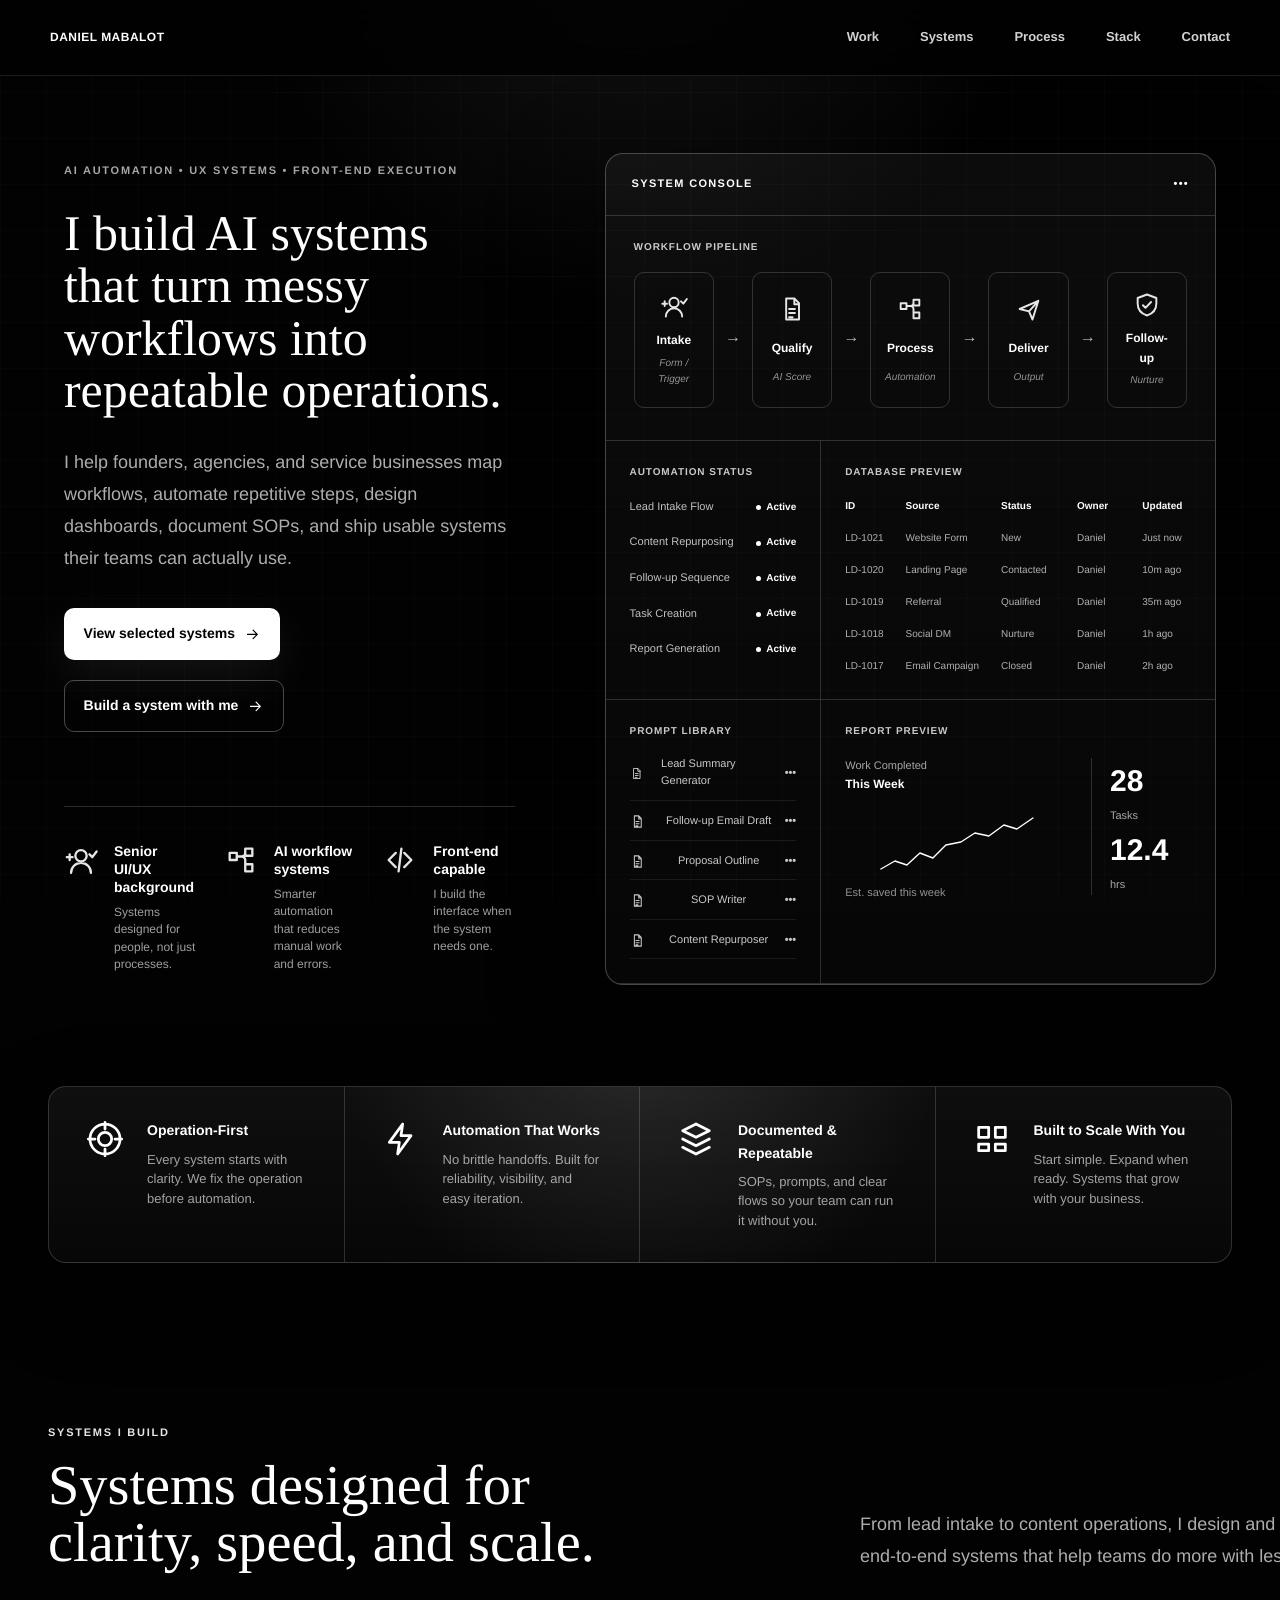
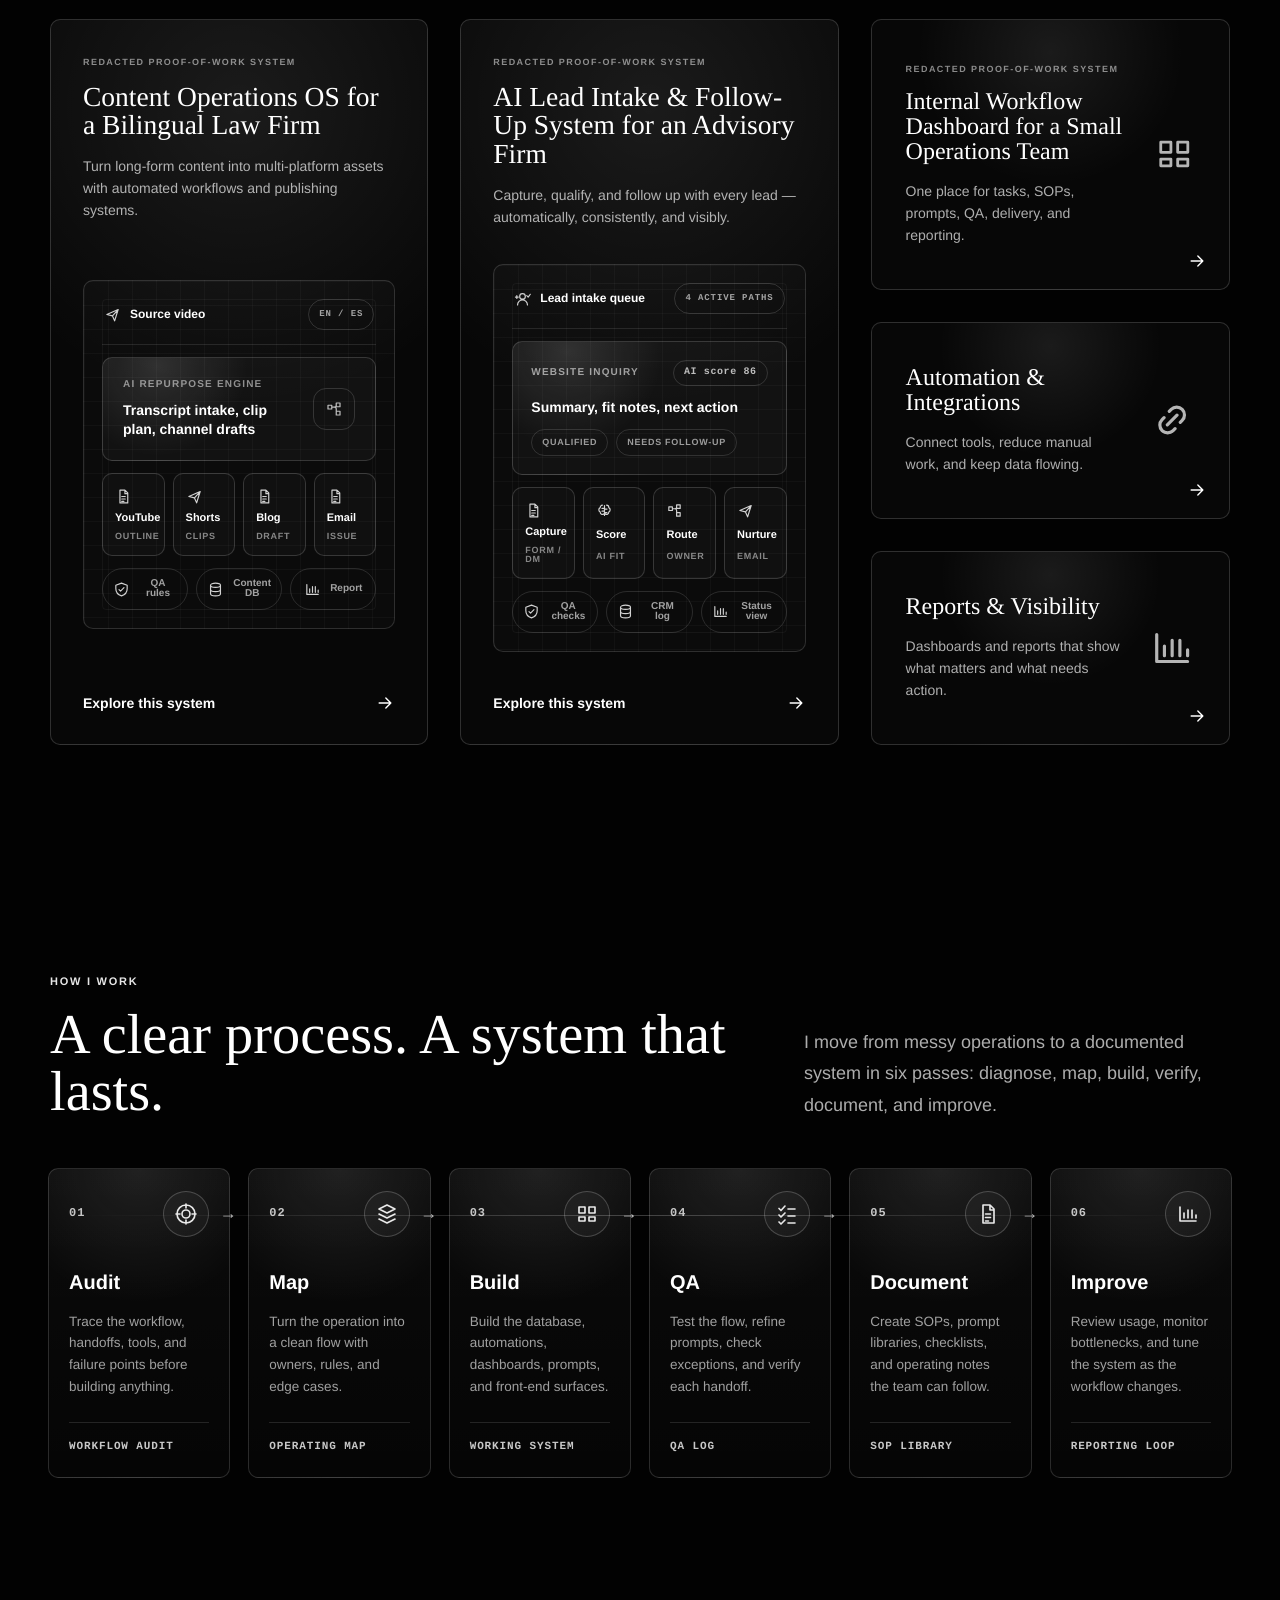
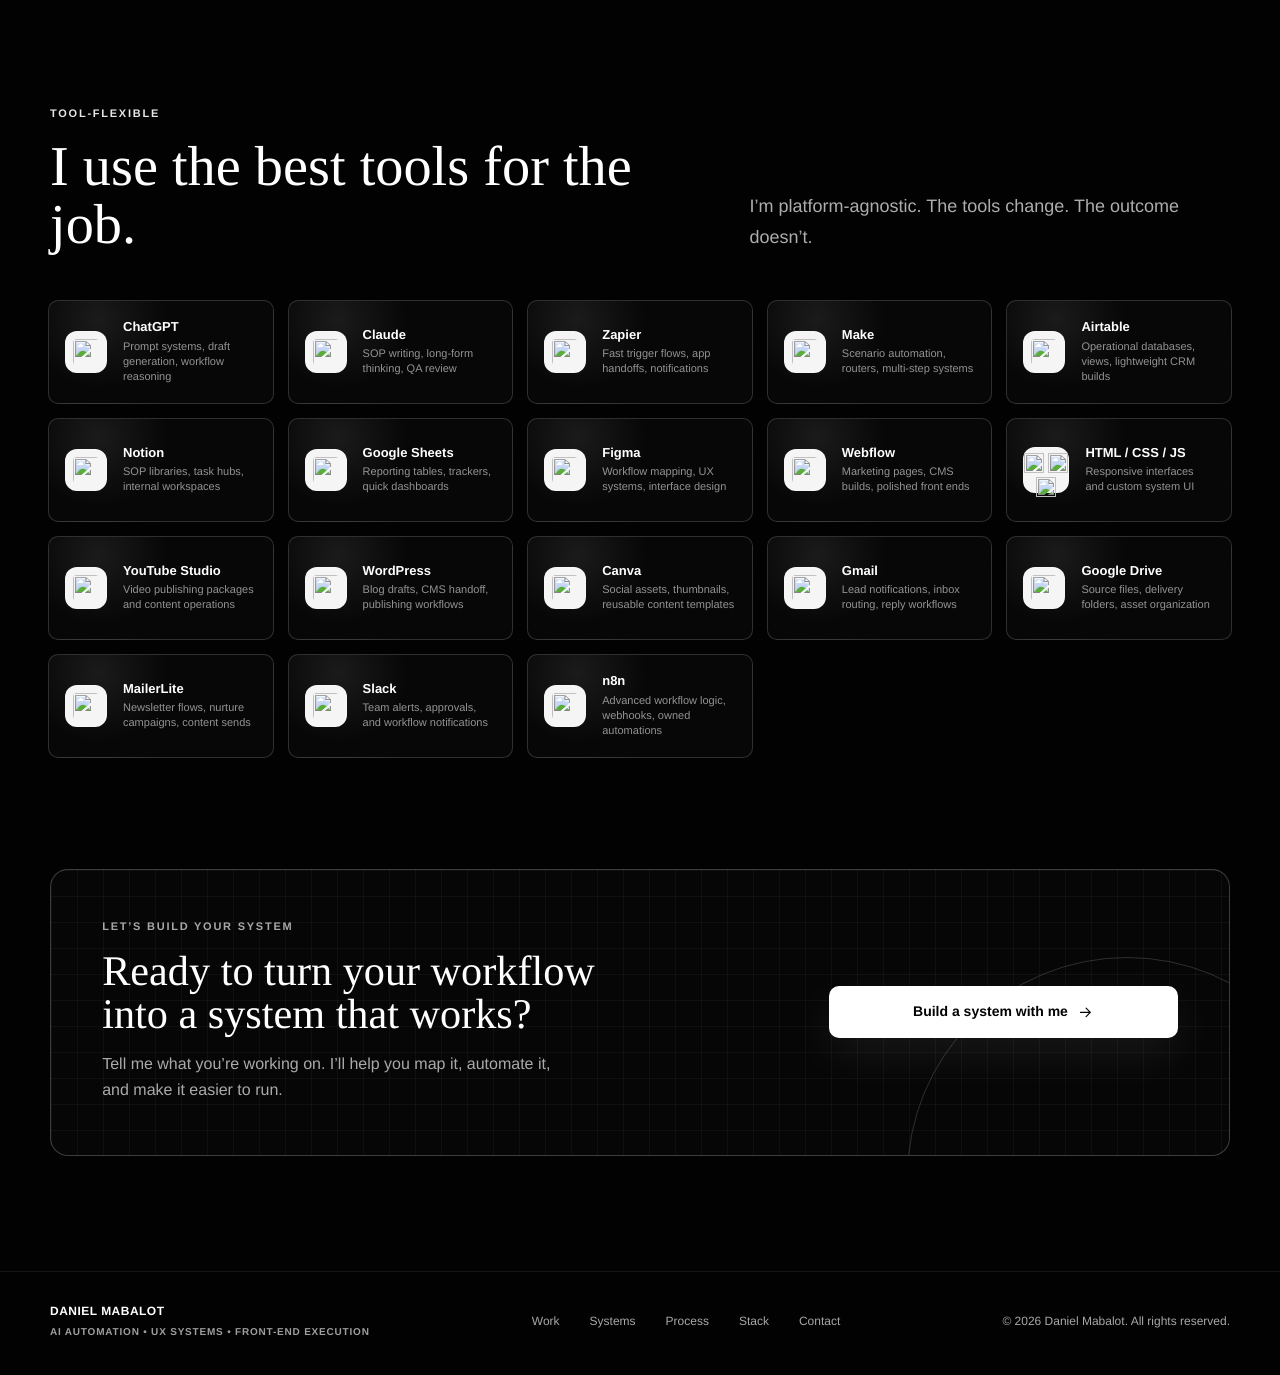
==== index.html @ fab7bbd4 "Publish portfolio site" ====
<!DOCTYPE html>
<html lang="en">
  <head>
    <meta charset="UTF-8" />
    <meta name="viewport" content="width=device-width, initial-scale=1.0" />
    <meta
      name="description"
      content="Daniel Mabalot builds AI automation systems, workflow dashboards, SOP libraries, and front-end interfaces for service businesses and teams."
    />
    <title>Daniel Mabalot — AI Automation, UX Systems & Front-End Execution</title>
    <meta name="theme-color" content="#020202" />
    <meta name="color-scheme" content="dark" />
    <link rel="canonical" href="https://dnyeldev.github.io/" />
    <meta property="og:site_name" content="Daniel Mabalot Portfolio" />
    <meta property="og:title" content="Daniel Mabalot - AI Automation Systems" />
    <meta
      property="og:description"
      content="AI automation, UX systems, workflow dashboards, SOP libraries, and front-end execution for service businesses and teams."
    />
    <meta property="og:type" content="website" />
    <meta property="og:url" content="https://dnyeldev.github.io/" />
    <meta name="twitter:card" content="summary" />
    <meta name="twitter:title" content="Daniel Mabalot - AI Automation Systems" />
    <meta
      name="twitter:description"
      content="AI automation, UX systems, workflow dashboards, SOP libraries, and front-end execution for service businesses and teams."
    />
    <link rel="preconnect" href="https://cdn.simpleicons.org" crossorigin />
    <link rel="preconnect" href="https://api.iconify.design" crossorigin />
    <link rel="preconnect" href="https://ssl.gstatic.com" crossorigin />
    <link rel="dns-prefetch" href="//www.gstatic.com" />
    <link rel="dns-prefetch" href="//www.google.com" />
    <link rel="stylesheet" href="styles.css?v=20260726" />
  </head>
  <body>
    <svg class="svg-sprite" aria-hidden="true">
      <symbol id="icon-intake" viewBox="0 0 24 24"><path d="M12 13a4 4 0 1 0 0-8 4 4 0 0 0 0 8ZM5 21a7 7 0 0 1 14 0M4 8v4M2 10h4M18 8l2 2 3-4"/></symbol>
      <symbol id="icon-file" viewBox="0 0 24 24"><path d="M7 3h7l4 4v14H7zM14 3v5h4M9.5 12h5M9.5 15.5h5M9.5 19h3"/></symbol>
      <symbol id="icon-process" viewBox="0 0 24 24"><path d="M4 7h5v5H4zM15 4h5v5h-5zM15 15h5v5h-5zM9 9.5h3.4c1.4 0 2.6-1.2 2.6-2.6M9 9.5h3.4c1.4 0 2.6 1.2 2.6 2.6v5.4"/></symbol>
      <symbol id="icon-deliver" viewBox="0 0 24 24"><path d="m4 12 16-7-5 16-3-7zM20 5l-8 9"/></symbol>
      <symbol id="icon-shield" viewBox="0 0 24 24"><path d="M12 3 20 6v5c0 5-3.2 8.5-8 10-4.8-1.5-8-5-8-10V6zM8.5 12.2l2.2 2.2 4.8-5"/></symbol>
      <symbol id="icon-target" viewBox="0 0 24 24"><path d="M12 21a9 9 0 1 0 0-18 9 9 0 0 0 0 18ZM12 16a4 4 0 1 0 0-8 4 4 0 0 0 0 8ZM12 2v4M12 18v4M2 12h4M18 12h4"/></symbol>
      <symbol id="icon-lightning" viewBox="0 0 24 24"><path d="M13 3 5 14h6l-1 7 8-11h-6z"/></symbol>
      <symbol id="icon-layers" viewBox="0 0 24 24"><path d="m12 3 8 4-8 4-8-4zM4 12l8 4 8-4M4 17l8 4 8-4"/></symbol>
      <symbol id="icon-grid" viewBox="0 0 24 24"><path d="M4 5h6v6H4zM14 5h6v6h-6zM4 15h6v4H4zM14 15h6v4h-6z"/></symbol>
      <symbol id="icon-code" viewBox="0 0 24 24"><path d="m9 7-5 5 5 5M15 7l5 5-5 5M13 4l-2 16"/></symbol>
      <symbol id="icon-database" viewBox="0 0 24 24"><path d="M5 6c0-1.7 3.1-3 7-3s7 1.3 7 3-3.1 3-7 3-7-1.3-7-3zM5 6v6c0 1.7 3.1 3 7 3s7-1.3 7-3V6M5 12v6c0 1.7 3.1 3 7 3s7-1.3 7-3v-6"/></symbol>
      <symbol id="icon-chart" viewBox="0 0 24 24"><path d="M4 19V5M4 19h16M8 16v-5M12 16V8M16 16v-8M20 16v-3"/></symbol>
      <symbol id="icon-checklist" viewBox="0 0 24 24"><path d="M4 6.5 6 8.5 10 4M13 7h7M4 13l2 2 4-4M13 14h7M4 20l2 2 4-4M13 21h7"/></symbol>
      <symbol id="icon-link" viewBox="0 0 24 24"><path d="M9.5 14.5 14.5 9.5M10.5 7.5l1-1a4 4 0 0 1 5.7 5.7l-1 1M13.5 16.5l-1 1a4 4 0 0 1-5.7-5.7l1-1"/></symbol>
      <symbol id="icon-arrow" viewBox="0 0 24 24"><path d="M5 12h14M13 6l6 6-6 6"/></symbol>
      <symbol id="icon-ai" viewBox="0 0 24 24"><path d="M9 4.5a3 3 0 0 0-3 3v.4a3.4 3.4 0 0 0 0 6.2v.4a3 3 0 0 0 4.8 2.4M15 4.5a3 3 0 0 1 3 3v.4a3.4 3.4 0 0 1 0 6.2v.4a3 3 0 0 1-4.8 2.4M12 5v14M8.5 9H12M12 15h3.5M8.5 13H12M12 10h3.5"/></symbol>
    </svg>

    <a class="skip-link" href="#main">Skip to content</a>

    <header class="site-header" data-header>
      <div class="container header-inner">
        <a class="brand" href="./" aria-label="Daniel Mabalot home">
          <span>DANIEL MABALOT</span>
        </a>

        <button
          class="nav-toggle"
          type="button"
          aria-expanded="false"
          aria-controls="site-nav"
          aria-label="Toggle navigation"
          data-nav-toggle
        >
          <span></span>
          <span></span>
        </button>

        <nav class="site-nav" id="site-nav" aria-label="Primary navigation" data-nav>
          <a href="#work">Work</a>
          <a href="#systems">Systems</a>
          <a href="#process">Process</a>
          <a href="#stack">Stack</a>
          <a href="#contact">Contact</a>
        </nav>
      </div>
    </header>

    <main id="main">
      <section class="hero" id="top" aria-labelledby="hero-title">
        <div class="container hero-layout">
          <div class="hero-copy reveal">
            <p class="eyebrow">AI AUTOMATION • UX SYSTEMS • FRONT-END EXECUTION</p>
            <h1 class="hero-title" id="hero-title">I build AI systems that turn messy workflows into repeatable operations.</h1>
            <p class="hero-lead">
              I help founders, agencies, and service businesses map workflows, automate repetitive steps, design
              dashboards, document SOPs, and ship usable systems their teams can actually use.
            </p>
            <div class="hero-actions">
              <a class="button button-primary" href="#work">View selected systems <svg><use href="#icon-arrow"></use></svg></a>
              <a class="button button-secondary" href="mailto:daniel.mabalot@icloud.com">Build a system with me <svg><use href="#icon-arrow"></use></svg></a>
            </div>

            <div class="cred-row" aria-label="Credibility">
              <article>
                <svg><use href="#icon-intake"></use></svg>
                <div><strong>Senior UI/UX background</strong><span>Systems designed for people, not just processes.</span></div>
              </article>
              <article>
                <svg><use href="#icon-process"></use></svg>
                <div><strong>AI workflow systems</strong><span>Smarter automation that reduces manual work and errors.</span></div>
              </article>
              <article>
                <svg><use href="#icon-code"></use></svg>
                <div><strong>Front-end capable</strong><span>I build the interface when the system needs one.</span></div>
              </article>
            </div>
          </div>

          <aside class="system-console reveal" aria-label="System console preview">
            <div class="console-topbar">
              <span>System Console</span>
              <span aria-hidden="true">•••</span>
            </div>
            <div class="console-section-title">Workflow Pipeline</div>
            <div class="console-pipeline">
              <div><svg><use href="#icon-intake"></use></svg><strong>Intake</strong><span>Form / Trigger</span></div>
              <div><svg><use href="#icon-file"></use></svg><strong>Qualify</strong><span>AI Score</span></div>
              <div><svg><use href="#icon-process"></use></svg><strong>Process</strong><span>Automation</span></div>
              <div><svg><use href="#icon-deliver"></use></svg><strong>Deliver</strong><span>Output</span></div>
              <div><svg><use href="#icon-shield"></use></svg><strong>Follow-up</strong><span>Nurture</span></div>
            </div>

            <div class="console-grid">
              <div class="console-panel status-panel">
                <div class="panel-label">Automation Status</div>
                <div class="status-line"><span>Lead Intake Flow</span><strong>Active</strong></div>
                <div class="status-line"><span>Content Repurposing</span><strong>Active</strong></div>
                <div class="status-line"><span>Follow-up Sequence</span><strong>Active</strong></div>
                <div class="status-line"><span>Task Creation</span><strong>Active</strong></div>
                <div class="status-line"><span>Report Generation</span><strong>Active</strong></div>
              </div>

              <div class="console-panel database-panel">
                <div class="panel-label">Database Preview</div>
                <div class="console-table">
                  <span>ID</span><span>Source</span><span>Status</span><span>Owner</span><span>Updated</span>
                  <span>LD-1021</span><span>Website Form</span><span>New</span><span>Daniel</span><span>Just now</span>
                  <span>LD-1020</span><span>Landing Page</span><span>Contacted</span><span>Daniel</span><span>10m ago</span>
                  <span>LD-1019</span><span>Referral</span><span>Qualified</span><span>Daniel</span><span>35m ago</span>
                  <span>LD-1018</span><span>Social DM</span><span>Nurture</span><span>Daniel</span><span>1h ago</span>
                  <span>LD-1017</span><span>Email Campaign</span><span>Closed</span><span>Daniel</span><span>2h ago</span>
                </div>
              </div>

              <div class="console-panel prompt-panel">
                <div class="panel-label">Prompt Library</div>
                <div class="prompt-list">
                  <span><svg><use href="#icon-file"></use></svg> Lead Summary Generator <b>•••</b></span>
                  <span><svg><use href="#icon-file"></use></svg> Follow-up Email Draft <b>•••</b></span>
                  <span><svg><use href="#icon-file"></use></svg> Proposal Outline <b>•••</b></span>
                  <span><svg><use href="#icon-file"></use></svg> SOP Writer <b>•••</b></span>
                  <span><svg><use href="#icon-file"></use></svg> Content Repurposer <b>•••</b></span>
                </div>
              </div>

              <div class="console-panel report-panel">
                <div class="panel-label">Report Preview</div>
                <div class="report-preview">
                  <div>
                    <span>Work Completed</span>
                    <strong>This Week</strong>
                    <svg class="line-chart" viewBox="0 0 160 70" aria-hidden="true">
                      <path d="M4 58 18 50 30 54 43 42 56 47 69 34 84 31 98 22 112 25 127 14 140 18 156 7"/>
                    </svg>
                  </div>
                  <div class="report-metrics">
                    <strong>28</strong><span>Tasks</span>
                    <strong>12.4</strong><span>hrs</span>
                  </div>
                </div>
                <p class="console-note">Est. saved this week</p>
              </div>
            </div>
          </aside>
        </div>
      </section>

      <section class="trust-strip" aria-label="Positioning">
        <div class="container trust-card">
          <article class="reveal"><svg><use href="#icon-target"></use></svg><div><strong>Operation-First</strong><span>Every system starts with clarity. We fix the operation before automation.</span></div></article>
          <article class="reveal"><svg><use href="#icon-lightning"></use></svg><div><strong>Automation That Works</strong><span>No brittle handoffs. Built for reliability, visibility, and easy iteration.</span></div></article>
          <article class="reveal"><svg><use href="#icon-layers"></use></svg><div><strong>Documented &amp; Repeatable</strong><span>SOPs, prompts, and clear flows so your team can run it without you.</span></div></article>
          <article class="reveal"><svg><use href="#icon-grid"></use></svg><div><strong>Built to Scale With You</strong><span>Start simple. Expand when ready. Systems that grow with your business.</span></div></article>
        </div>
      </section>

      <section class="section systems-section" id="systems" aria-labelledby="systems-title">
        <div class="container split-heading">
          <div>
            <p class="eyebrow reveal">Systems I Build</p>
            <h2 class="section-title reveal" id="systems-title">
              <span class="title-line">Systems designed for</span>
              <span class="title-line">clarity, speed, and scale.</span>
            </h2>
          </div>
          <p class="section-lead systems-lead reveal">
            <span class="lead-line">From lead intake to content operations, I design and build</span>
            <span class="lead-line">end-to-end systems that help teams do more with less chaos.</span>
          </p>
        </div>

        <div class="container systems-grid" id="work">
          <a class="system-card system-card-large reveal" href="case-law-firm-content-os.html" aria-label="Open case study: Content Operations OS for a Bilingual Law Firm">
            <div class="system-card-copy">
              <p class="system-label">Redacted Proof-of-Work System</p>
              <h3>Content Operations OS for a Bilingual Law Firm</h3>
              <p>Turn long-form content into multi-platform assets with automated workflows and publishing systems.</p>
            </div>
            <div class="content-os-map" aria-hidden="true">
              <div class="content-map-rail">
                <span><svg><use href="#icon-deliver"></use></svg>Source video</span>
                <b>EN / ES</b>
              </div>
              <div class="content-engine-card">
                <div>
                  <span>AI repurpose engine</span>
                  <strong>Transcript intake, clip plan, channel drafts</strong>
                </div>
                <svg><use href="#icon-process"></use></svg>
              </div>
              <div class="content-output-board">
                <span><svg><use href="#icon-file"></use></svg><b>YouTube</b><em>outline</em></span>
                <span><svg><use href="#icon-deliver"></use></svg><b>Shorts</b><em>clips</em></span>
                <span><svg><use href="#icon-file"></use></svg><b>Blog</b><em>draft</em></span>
                <span><svg><use href="#icon-file"></use></svg><b>Email</b><em>issue</em></span>
              </div>
              <div class="content-control-row">
                <span><svg><use href="#icon-shield"></use></svg>QA rules</span>
                <span><svg><use href="#icon-database"></use></svg>Content DB</span>
                <span><svg><use href="#icon-chart"></use></svg>Report</span>
              </div>
            </div>
            <div class="card-link">Explore this system <svg><use href="#icon-arrow"></use></svg></div>
          </a>

          <a class="system-card system-card-large reveal" href="case-ai-lead-intake.html" aria-label="Open case study: AI Lead Intake and Follow-Up System for an Advisory Firm">
            <div class="system-card-copy">
              <p class="system-label">Redacted Proof-of-Work System</p>
              <h3>AI Lead Intake &amp; Follow-Up System for an Advisory Firm</h3>
              <p>Capture, qualify, and follow up with every lead — automatically, consistently, and visibly.</p>
            </div>
            <div class="lead-ops-preview" aria-hidden="true">
              <div class="lead-preview-top">
                <span><svg><use href="#icon-intake"></use></svg>Lead intake queue</span>
                <b>4 active paths</b>
              </div>
              <div class="lead-record-card">
                <div>
                  <span>Website inquiry</span>
                  <b>AI score 86</b>
                </div>
                <strong>Summary, fit notes, next action</strong>
                <p><em>Qualified</em><em>Needs follow-up</em></p>
              </div>
              <div class="lead-pipeline-steps">
                <span><svg><use href="#icon-file"></use></svg><b>Capture</b><em>Form / DM</em></span>
                <span><svg><use href="#icon-ai"></use></svg><b>Score</b><em>AI fit</em></span>
                <span><svg><use href="#icon-process"></use></svg><b>Route</b><em>Owner</em></span>
                <span><svg><use href="#icon-deliver"></use></svg><b>Nurture</b><em>Email</em></span>
              </div>
              <div class="lead-control-row">
                <span><svg><use href="#icon-shield"></use></svg>QA checks</span>
                <span><svg><use href="#icon-database"></use></svg>CRM log</span>
                <span><svg><use href="#icon-chart"></use></svg>Status view</span>
              </div>
            </div>
            <div class="card-link">Explore this system <svg><use href="#icon-arrow"></use></svg></div>
          </a>

          <a class="system-card system-card-small reveal" href="case-ai-workflow-dashboard.html" aria-label="Open case study: Internal Workflow Dashboard for a Small Operations Team">
            <div class="system-card-copy">
              <p class="system-label">Redacted Proof-of-Work System</p>
              <h3>Internal Workflow Dashboard for a Small Operations Team</h3>
              <p>One place for tasks, SOPs, prompts, QA, delivery, and reporting.</p>
            </div>
            <svg class="corner-icon"><use href="#icon-grid"></use></svg>
            <div class="card-arrow"><svg><use href="#icon-arrow"></use></svg></div>
          </a>

          <a class="system-card system-card-small reveal" href="#contact" aria-label="Discuss an automation and integrations system">
            <div class="system-card-copy"><h3>Automation &amp; Integrations</h3><p>Connect tools, reduce manual work, and keep data flowing.</p></div>
            <svg class="corner-icon"><use href="#icon-link"></use></svg>
            <div class="card-arrow"><svg><use href="#icon-arrow"></use></svg></div>
          </a>

          <a class="system-card system-card-small reveal" href="#contact" aria-label="Discuss dashboards, reporting, and visibility">
            <div class="system-card-copy"><h3>Reports &amp; Visibility</h3><p>Dashboards and reports that show what matters and what needs action.</p></div>
            <svg class="corner-icon"><use href="#icon-chart"></use></svg>
            <div class="card-arrow"><svg><use href="#icon-arrow"></use></svg></div>
          </a>
        </div>
      </section>

      <section class="section process-section" id="process" aria-labelledby="process-title">
        <div class="container process-heading">
          <div>
            <p class="eyebrow reveal">How I Work</p>
            <h2 class="section-title reveal" id="process-title">A clear process. A system that lasts.</h2>
          </div>
          <p class="section-lead reveal">I move from messy operations to a documented system in six passes: diagnose, map, build, verify, document, and improve.</p>
        </div>

        <div class="container process-board">
          <div class="process-row">
            <article class="process-step reveal">
              <div class="process-step-top"><span class="process-number">01</span><span class="process-node"><svg><use href="#icon-target"></use></svg></span></div>
              <h3>Audit</h3>
              <p>Trace the workflow, handoffs, tools, and failure points before building anything.</p>
              <span class="process-artifact">Workflow audit</span>
            </article>
            <article class="process-step reveal">
              <div class="process-step-top"><span class="process-number">02</span><span class="process-node"><svg><use href="#icon-layers"></use></svg></span></div>
              <h3>Map</h3>
              <p>Turn the operation into a clean flow with owners, rules, and edge cases.</p>
              <span class="process-artifact">Operating map</span>
            </article>
            <article class="process-step reveal">
              <div class="process-step-top"><span class="process-number">03</span><span class="process-node"><svg><use href="#icon-grid"></use></svg></span></div>
              <h3>Build</h3>
              <p>Build the database, automations, dashboards, prompts, and front-end surfaces.</p>
              <span class="process-artifact">Working system</span>
            </article>
            <article class="process-step reveal">
              <div class="process-step-top"><span class="process-number">04</span><span class="process-node"><svg><use href="#icon-checklist"></use></svg></span></div>
              <h3>QA</h3>
              <p>Test the flow, refine prompts, check exceptions, and verify each handoff.</p>
              <span class="process-artifact">QA log</span>
            </article>
            <article class="process-step reveal">
              <div class="process-step-top"><span class="process-number">05</span><span class="process-node"><svg><use href="#icon-file"></use></svg></span></div>
              <h3>Document</h3>
              <p>Create SOPs, prompt libraries, checklists, and operating notes the team can follow.</p>
              <span class="process-artifact">SOP library</span>
            </article>
            <article class="process-step reveal">
              <div class="process-step-top"><span class="process-number">06</span><span class="process-node"><svg><use href="#icon-chart"></use></svg></span></div>
              <h3>Improve</h3>
              <p>Review usage, monitor bottlenecks, and tune the system as the workflow changes.</p>
              <span class="process-artifact">Reporting loop</span>
            </article>
          </div>
        </div>
      </section>

      <section class="section stack-section" id="stack" aria-labelledby="stack-title">
        <div class="container stack-heading">
          <div>
            <p class="eyebrow reveal">Tool-Flexible</p>
            <h2 class="section-title reveal" id="stack-title">I use the best tools for the job.</h2>
          </div>
          <p class="section-lead reveal">I’m platform-agnostic. The tools change. The outcome doesn’t.</p>
        </div>
        <div class="container tool-stack-grid" aria-label="Specific tools Daniel uses">
          <article class="tool-card reveal">
            <img class="tool-logo tool-logo-img" src="https://api.iconify.design/simple-icons:openai.svg" alt="" width="42" height="42" loading="lazy" decoding="async" />
            <div><strong>ChatGPT</strong><span>Prompt systems, draft generation, workflow reasoning</span></div>
          </article>
          <article class="tool-card reveal">
            <img class="tool-logo tool-logo-img" src="https://cdn.simpleicons.org/claude" alt="" width="42" height="42" loading="lazy" decoding="async" />
            <div><strong>Claude</strong><span>SOP writing, long-form thinking, QA review</span></div>
          </article>
          <article class="tool-card reveal">
            <img class="tool-logo tool-logo-img" src="https://cdn.simpleicons.org/zapier" alt="" width="42" height="42" loading="lazy" decoding="async" />
            <div><strong>Zapier</strong><span>Fast trigger flows, app handoffs, notifications</span></div>
          </article>
          <article class="tool-card reveal">
            <img class="tool-logo tool-logo-img" src="https://cdn.simpleicons.org/make" alt="" width="42" height="42" loading="lazy" decoding="async" />
            <div><strong>Make</strong><span>Scenario automation, routers, multi-step systems</span></div>
          </article>
          <article class="tool-card reveal">
            <img class="tool-logo tool-logo-img" src="https://cdn.simpleicons.org/airtable" alt="" width="42" height="42" loading="lazy" decoding="async" />
            <div><strong>Airtable</strong><span>Operational databases, views, lightweight CRM builds</span></div>
          </article>
          <article class="tool-card reveal">
            <img class="tool-logo tool-logo-img" src="https://cdn.simpleicons.org/notion" alt="" width="42" height="42" loading="lazy" decoding="async" />
            <div><strong>Notion</strong><span>SOP libraries, task hubs, internal workspaces</span></div>
          </article>
          <article class="tool-card reveal">
            <img class="tool-logo tool-logo-img" src="https://ssl.gstatic.com/docs/doclist/images/mediatype/icon_1_spreadsheet_x128.png" alt="" width="42" height="42" loading="lazy" decoding="async" />
            <div><strong>Google Sheets</strong><span>Reporting tables, trackers, quick dashboards</span></div>
          </article>
          <article class="tool-card reveal">
            <img class="tool-logo tool-logo-img" src="https://cdn.simpleicons.org/figma" alt="" width="42" height="42" loading="lazy" decoding="async" />
            <div><strong>Figma</strong><span>Workflow mapping, UX systems, interface design</span></div>
          </article>
          <article class="tool-card reveal">
            <img class="tool-logo tool-logo-img" src="https://cdn.simpleicons.org/webflow" alt="" width="42" height="42" loading="lazy" decoding="async" />
            <div><strong>Webflow</strong><span>Marketing pages, CMS builds, polished front ends</span></div>
          </article>
          <article class="tool-card reveal">
            <div class="tool-logo-set" aria-hidden="true">
              <img class="tool-logo-img tool-logo-mini" src="https://api.iconify.design/logos:html-5.svg" alt="" width="20" height="20" loading="lazy" decoding="async" />
              <img class="tool-logo-img tool-logo-mini" src="https://api.iconify.design/logos:css-3.svg" alt="" width="20" height="20" loading="lazy" decoding="async" />
              <img class="tool-logo-img tool-logo-mini" src="https://api.iconify.design/logos:javascript.svg" alt="" width="20" height="20" loading="lazy" decoding="async" />
            </div>
            <div><strong>HTML / CSS / JS</strong><span>Responsive interfaces and custom system UI</span></div>
          </article>
          <article class="tool-card reveal">
            <img class="tool-logo tool-logo-img" src="https://cdn.simpleicons.org/youtube" alt="" width="42" height="42" loading="lazy" decoding="async" />
            <div><strong>YouTube Studio</strong><span>Video publishing packages and content operations</span></div>
          </article>
          <article class="tool-card reveal">
            <img class="tool-logo tool-logo-img" src="https://cdn.simpleicons.org/wordpress" alt="" width="42" height="42" loading="lazy" decoding="async" />
            <div><strong>WordPress</strong><span>Blog drafts, CMS handoff, publishing workflows</span></div>
          </article>
          <article class="tool-card reveal">
            <img class="tool-logo tool-logo-img" src="https://api.iconify.design/simple-icons:canva.svg" alt="" width="42" height="42" loading="lazy" decoding="async" />
            <div><strong>Canva</strong><span>Social assets, thumbnails, reusable content templates</span></div>
          </article>
          <article class="tool-card reveal">
            <img class="tool-logo tool-logo-img" src="https://www.gstatic.com/images/branding/product/2x/gmail_2020q4_48dp.png" alt="" width="42" height="42" loading="lazy" decoding="async" />
            <div><strong>Gmail</strong><span>Lead notifications, inbox routing, reply workflows</span></div>
          </article>
          <article class="tool-card reveal">
            <img class="tool-logo tool-logo-img" src="https://ssl.gstatic.com/images/branding/product/2x/drive_2020q4_48dp.png" alt="" width="42" height="42" loading="lazy" decoding="async" />
            <div><strong>Google Drive</strong><span>Source files, delivery folders, asset organization</span></div>
          </article>
          <article class="tool-card reveal">
            <img class="tool-logo tool-logo-img" src="https://www.google.com/s2/favicons?domain=mailerlite.com&amp;sz=128" alt="" width="42" height="42" loading="lazy" decoding="async" />
            <div><strong>MailerLite</strong><span>Newsletter flows, nurture campaigns, content sends</span></div>
          </article>
          <article class="tool-card reveal">
            <img class="tool-logo tool-logo-img" src="https://api.iconify.design/simple-icons:slack.svg" alt="" width="42" height="42" loading="lazy" decoding="async" />
            <div><strong>Slack</strong><span>Team alerts, approvals, and workflow notifications</span></div>
          </article>
          <article class="tool-card reveal">
            <img class="tool-logo tool-logo-img" src="https://cdn.simpleicons.org/n8n" alt="" width="42" height="42" loading="lazy" decoding="async" />
            <div><strong>n8n</strong><span>Advanced workflow logic, webhooks, owned automations</span></div>
          </article>
        </div>
      </section>

      <section class="section final-cta" id="contact" aria-labelledby="contact-title">
        <div class="container cta-panel reveal">
          <div class="cta-copy">
            <p class="eyebrow">Let’s Build Your System</p>
            <h2 class="section-title" id="contact-title">Ready to turn your workflow into a system that works?</h2>
            <p>Tell me what you’re working on. I’ll help you map it, automate it, and make it easier to run.</p>
          </div>
          <a class="button button-primary" href="mailto:daniel.mabalot@icloud.com">Build a system with me <svg><use href="#icon-arrow"></use></svg></a>
        </div>
      </section>
    </main>

    <footer class="site-footer">
      <div class="container footer-inner">
        <a class="brand footer-brand" href="./" aria-label="Daniel Mabalot home">
          <span><strong>DANIEL MABALOT</strong><em>AI AUTOMATION • UX SYSTEMS • FRONT-END EXECUTION</em></span>
        </a>
        <nav aria-label="Footer navigation">
          <a href="#work">Work</a>
          <a href="#systems">Systems</a>
          <a href="#process">Process</a>
          <a href="#stack">Stack</a>
          <a href="#contact">Contact</a>
        </nav>
        <p>© 2026 Daniel Mabalot. All rights reserved.</p>
      </div>
    </footer>

    <script src="script.js?v=20260728"></script>
  </body>
</html>
---- styles.css ----
:root {
  --black: #020202;
  --black-2: #080808;
  --black-3: #101010;
  --white: #ffffff;
  --off-white: #f4f2ee;
  --gray-100: #eeeeee;
  --gray-300: #c7c7c7;
  --gray-500: #858585;
  --gray-700: #444444;
  --border-dark: rgba(255, 255, 255, 0.16);
  --border-strong: rgba(255, 255, 255, 0.28);
  --border-light: rgba(0, 0, 0, 0.12);
  --container: 1180px;
  --container-wide: 1240px;
  --header-height: 76px;
  --radius-sm: 10px;
  --radius-md: 18px;
  --radius-lg: 24px;
  --heading-font: ui-serif, Georgia, Cambria, "Times New Roman", serif;
  --body-font: -apple-system, BlinkMacSystemFont, "SF Pro Text", "Inter", "Helvetica Neue", Arial, sans-serif;
  --mono-font: "SFMono-Regular", Consolas, "Liberation Mono", Menlo, monospace;
  --ease: cubic-bezier(0.22, 1, 0.36, 1);
  color-scheme: dark;
}

*,
*::before,
*::after {
  box-sizing: border-box;
}

html {
  scroll-behavior: smooth;
  scroll-padding-top: calc(var(--header-height) + 22px);
}

body {
  position: relative;
  min-width: 320px;
  margin: 0;
  overflow-x: hidden;
  background: var(--black);
  color: rgba(255, 255, 255, 0.9);
  font-family: var(--body-font);
  font-size: 16px;
  line-height: 1.6;
  letter-spacing: 0;
  -webkit-font-smoothing: antialiased;
  text-rendering: geometricPrecision;
}

body::before {
  position: fixed;
  inset: 0;
  z-index: -2;
  content: "";
  background:
    linear-gradient(rgba(255, 255, 255, 0.018) 1px, transparent 1px),
    linear-gradient(90deg, rgba(255, 255, 255, 0.018) 1px, transparent 1px),
    radial-gradient(circle at 50% -12%, rgba(255, 255, 255, 0.08), transparent 38%);
  background-size: 46px 46px, 46px 46px, 100% 820px;
  background-repeat: repeat, repeat, no-repeat;
}

body.nav-open {
  overflow: hidden;
}

a {
  color: inherit;
  text-decoration: none;
}

button,
a {
  -webkit-tap-highlight-color: transparent;
}

button {
  font: inherit;
}

p,
h1,
h2,
h3,
h4,
ul,
ol {
  margin: 0;
}

ul,
ol {
  padding: 0;
}

li {
  list-style: none;
}

:focus-visible {
  outline: 2px solid currentColor;
  outline-offset: 4px;
}

.svg-sprite {
  position: absolute;
  width: 0;
  height: 0;
  overflow: hidden;
}

svg {
  width: 1.25rem;
  height: 1.25rem;
  fill: none;
  stroke: currentColor;
  stroke-width: 1.65;
  stroke-linecap: round;
  stroke-linejoin: round;
}

.skip-link {
  position: fixed;
  left: 1rem;
  top: 1rem;
  z-index: 1000;
  transform: translateY(-150%);
  border: 1px solid var(--white);
  border-radius: var(--radius-sm);
  background: var(--white);
  color: var(--black);
  padding: 0.7rem 1rem;
  font-size: 0.84rem;
  font-weight: 800;
  transition: transform 180ms var(--ease);
}

.skip-link:focus {
  transform: translateY(0);
}

.container {
  width: min(100% - 44px, var(--container));
  margin-inline: auto;
}

.container-wide {
  width: min(100% - 44px, var(--container-wide));
  margin-inline: auto;
}

.eyebrow {
  color: currentColor;
  font-family: var(--body-font);
  font-size: 11px;
  font-weight: 820;
  letter-spacing: 0.16em;
  line-height: 1.2;
  text-transform: uppercase;
  opacity: 0.72;
}

.hero-title,
.section-title,
.case-title,
.case-section-title,
.story-copy h2,
.visual-card h3,
.system-card h3,
.artifact-card h3,
.artifact-card h4,
.outcome-card h3,
.cta-copy h2,
.case-cta h2 {
  font-family: var(--heading-font);
  font-weight: 500;
  letter-spacing: 0;
}

.hero-title {
  max-width: 660px;
  color: var(--white);
  font-size: clamp(42px, 3.9vw, 56px);
  line-height: 1.05;
}

.section-title {
  max-width: 700px;
  color: var(--white);
  font-size: clamp(34px, 4.4vw, 58px);
  line-height: 1.02;
}

.title-line {
  display: block;
}

.lead-line {
  display: block;
}

#systems-title {
  max-width: 860px;
}

.section-lead,
.hero-lead,
.case-subtitle {
  max-width: 680px;
  color: rgba(255, 255, 255, 0.68);
  font-size: clamp(16px, 1.55vw, 18px);
  line-height: 1.76;
}

.button {
  display: inline-flex;
  align-items: center;
  justify-content: center;
  gap: 0.55rem;
  min-height: 52px;
  border: 1px solid transparent;
  border-radius: var(--radius-sm);
  padding: 0.92rem 1.16rem;
  font-size: 14px;
  font-weight: 800;
  line-height: 1.12;
  text-align: center;
  transition: transform 180ms var(--ease), background 180ms var(--ease), border-color 180ms var(--ease);
}

.button:hover {
  transform: translateY(-2px);
}

.button svg {
  width: 1.05rem;
  height: 1.05rem;
}

.button-primary {
  background: var(--white);
  color: var(--black);
  box-shadow: 0 16px 48px rgba(255, 255, 255, 0.08);
}

.button-primary:hover {
  background: var(--gray-100);
}

.button-secondary {
  border-color: var(--border-strong);
  color: var(--white);
}

.button-secondary:hover {
  border-color: rgba(255, 255, 255, 0.42);
  background: rgba(255, 255, 255, 0.06);
}

.site-header {
  position: sticky;
  top: 0;
  z-index: 100;
  height: var(--header-height);
  border-bottom: 1px solid rgba(255, 255, 255, 0.1);
  background: rgba(2, 2, 2, 0.86);
  backdrop-filter: blur(18px);
}

.header-inner {
  display: flex;
  align-items: center;
  justify-content: space-between;
  height: 100%;
  gap: 2rem;
}

.brand {
  display: inline-flex;
  align-items: center;
  min-width: max-content;
  color: var(--white);
  font-size: 12px;
  font-weight: 850;
  letter-spacing: 0.04em;
  text-transform: uppercase;
}

.site-nav {
  display: flex;
  align-items: center;
  gap: clamp(1.4rem, 3.2vw, 3.4rem);
}

.site-nav a {
  position: relative;
  color: rgba(255, 255, 255, 0.82);
  font-size: 13px;
  font-weight: 750;
  transition: color 160ms var(--ease);
}

.site-nav a:hover,
.site-nav a.is-active,
.site-nav a[aria-current="true"] {
  color: var(--white);
}

.site-nav a::after {
  position: absolute;
  left: 0;
  right: 0;
  bottom: -10px;
  height: 1px;
  transform: scaleX(0);
  transform-origin: center;
  background: rgba(255, 255, 255, 0.76);
  content: "";
  transition: transform 180ms var(--ease);
}

.site-nav a:hover::after,
.site-nav a.is-active::after,
.site-nav a[aria-current="true"]::after {
  transform: scaleX(1);
}

.nav-toggle {
  display: none;
  width: 44px;
  height: 44px;
  border: 1px solid var(--border-dark);
  border-radius: var(--radius-sm);
  background: transparent;
  color: var(--white);
}

.nav-toggle span {
  display: block;
  width: 18px;
  height: 1px;
  margin: 5px auto;
  background: currentColor;
  transition: transform 180ms var(--ease), opacity 180ms var(--ease);
}

.nav-toggle[aria-expanded="true"] span:first-child {
  transform: translateY(3px) rotate(45deg);
}

.nav-toggle[aria-expanded="true"] span:last-child {
  transform: translateY(-3px) rotate(-45deg);
}

.hero {
  padding: clamp(54px, 6vw, 88px) 0 clamp(58px, 6vw, 82px);
}

.hero-layout {
  display: grid;
  grid-template-columns: minmax(0, 0.9fr) minmax(560px, 1.22fr);
  align-items: center;
  gap: clamp(56px, 7vw, 118px);
  width: min(100% - 128px, 1500px);
}

.hero-copy {
  display: grid;
  gap: 30px;
}

.hero-actions {
  display: flex;
  flex-wrap: wrap;
  gap: 20px;
  padding-top: 4px;
}

.cred-row {
  display: grid;
  grid-template-columns: repeat(3, minmax(0, 1fr));
  gap: 28px;
  margin-top: 44px;
  padding-top: 36px;
  border-top: 1px solid var(--border-dark);
}

.cred-row article {
  display: grid;
  grid-template-columns: auto minmax(0, 1fr);
  gap: 16px;
  min-width: 0;
}

.cred-row svg {
  width: 34px;
  height: 34px;
}

.cred-row strong {
  display: block;
  color: var(--white);
  font-size: 14px;
  line-height: 1.28;
}

.cred-row span {
  display: block;
  margin-top: 7px;
  color: rgba(255, 255, 255, 0.62);
  font-size: 12px;
  line-height: 1.45;
}

.system-console,
.case-console {
  min-width: 0;
  border: 1px solid rgba(255, 255, 255, 0.24);
  border-radius: var(--radius-md);
  background: linear-gradient(180deg, rgba(255, 255, 255, 0.045), rgba(255, 255, 255, 0.018));
  box-shadow: 0 32px 100px rgba(0, 0, 0, 0.52);
  overflow: hidden;
}

.console-topbar {
  display: flex;
  align-items: center;
  justify-content: space-between;
  padding: 22px 26px;
  border-bottom: 1px solid var(--border-dark);
  color: var(--white);
  font-size: 11px;
  font-weight: 850;
  letter-spacing: 0.12em;
  text-transform: uppercase;
}

.console-section-title,
.panel-label {
  color: rgba(255, 255, 255, 0.78);
  font-size: 10px;
  font-weight: 850;
  letter-spacing: 0.09em;
  text-transform: uppercase;
}

.console-section-title {
  padding: 24px 28px 16px;
}

.console-pipeline {
  display: grid;
  grid-template-columns: repeat(5, minmax(0, 1fr));
  gap: 38px;
  padding: 0 28px 32px;
}

.console-pipeline > div {
  position: relative;
  display: grid;
  place-items: center;
  min-height: 112px;
  border: 1px solid var(--border-dark);
  border-radius: var(--radius-sm);
  padding: 18px 12px;
  text-align: center;
}

.console-pipeline > div:not(:last-child)::after {
  position: absolute;
  right: -28px;
  top: 50%;
  content: "→";
  color: rgba(255, 255, 255, 0.72);
  transform: translateY(-50%);
}

.console-pipeline svg {
  width: 28px;
  height: 28px;
  margin-bottom: 10px;
}

.console-pipeline strong,
.console-pipeline span {
  display: block;
}

.console-pipeline strong {
  color: var(--white);
  font-size: 12px;
}

.console-pipeline span {
  margin-top: 5px;
  color: rgba(255, 255, 255, 0.56);
  font-size: 10px;
  font-style: italic;
}

.console-grid {
  display: grid;
  grid-template-columns: 0.92fr 1.68fr;
  border-top: 1px solid var(--border-dark);
}

.console-panel {
  min-width: 0;
  min-height: 188px;
  border-right: 1px solid var(--border-dark);
  border-bottom: 1px solid var(--border-dark);
  padding: 24px;
}

.console-panel:nth-child(2n) {
  border-right: 0;
}

.status-line {
  display: flex;
  align-items: center;
  justify-content: space-between;
  gap: 12px;
  margin-top: 18px;
  color: rgba(255, 255, 255, 0.75);
  font-size: 11px;
}

.status-line strong {
  display: inline-flex;
  align-items: center;
  gap: 5px;
  color: var(--white);
  font-size: 10px;
  font-weight: 760;
}

.status-line strong::before {
  width: 5px;
  height: 5px;
  border-radius: 50%;
  background: var(--white);
  content: "";
}

.console-table {
  display: grid;
  grid-template-columns: 0.7fr 1.3fr 1fr 0.8fr 0.9fr;
  gap: 16px 22px;
  margin-top: 18px;
  color: rgba(255, 255, 255, 0.68);
  font-size: 10px;
  white-space: nowrap;
}

.console-table span:nth-child(-n + 5) {
  color: var(--white);
  font-weight: 800;
}

.prompt-list {
  display: grid;
  gap: 12px;
  margin-top: 16px;
}

.prompt-list span {
  display: flex;
  align-items: center;
  justify-content: space-between;
  gap: 10px;
  border-bottom: 1px solid rgba(255, 255, 255, 0.08);
  padding-bottom: 9px;
  color: rgba(255, 255, 255, 0.78);
  font-size: 11px;
}

.prompt-list svg {
  width: 15px;
  height: 15px;
  margin-right: 8px;
}

.report-preview {
  display: grid;
  grid-template-columns: minmax(0, 1fr) 100px;
  gap: 22px;
  margin-top: 18px;
}

.report-preview span,
.report-preview strong {
  display: block;
}

.report-preview span {
  color: rgba(255, 255, 255, 0.64);
  font-size: 11px;
}

.report-preview strong {
  color: var(--white);
  font-size: 12px;
}

.line-chart {
  width: 100%;
  height: 70px;
  margin-top: 16px;
}

.line-chart path {
  fill: none;
  stroke: var(--white);
  stroke-width: 1.4;
}

.report-metrics {
  display: grid;
  align-content: center;
  gap: 2px;
  padding-left: 18px;
  border-left: 1px solid var(--border-dark);
}

.report-metrics strong {
  font-size: 30px;
}

.console-note {
  margin-top: -10px;
  color: rgba(255, 255, 255, 0.56);
  font-size: 11px;
}

.trust-strip {
  padding: 24px 0 48px;
}

.trust-card {
  display: grid;
  grid-template-columns: repeat(4, minmax(0, 1fr));
  gap: 0;
  width: min(100% - 96px, 1500px);
  margin-inline: auto;
  border: 1px solid var(--border-dark);
  border-radius: var(--radius-md);
  background:
    radial-gradient(circle at 50% -40%, rgba(255, 255, 255, 0.12), transparent 48%),
    linear-gradient(180deg, rgba(255, 255, 255, 0.055), rgba(255, 255, 255, 0.022));
  color: var(--white);
  padding: 0;
  box-shadow: 0 30px 90px rgba(0, 0, 0, 0.28);
}

.trust-card article {
  display: grid;
  grid-template-columns: auto minmax(0, 1fr);
  gap: 22px;
  padding: 32px 36px;
  border-right: 1px solid var(--border-dark);
}

.trust-card article:last-child {
  border-right: 0;
}

.trust-card svg {
  width: 40px;
  height: 40px;
}

.trust-card strong {
  display: block;
  font-size: 14px;
  font-weight: 850;
}

.trust-card span {
  display: block;
  margin-top: 8px;
  color: rgba(255, 255, 255, 0.62);
  font-size: 13px;
  line-height: 1.5;
}

.section {
  padding: clamp(74px, 9vw, 126px) 0;
}

.stack-section {
  padding-bottom: clamp(54px, 6vw, 86px);
}

.split-heading,
.stack-heading {
  display: grid;
  grid-template-columns: minmax(0, 1fr) minmax(280px, 0.72fr);
  align-items: end;
  gap: 32px;
  margin-bottom: 46px;
}

.split-heading .eyebrow,
.stack-heading .eyebrow {
  margin-bottom: 18px;
}

.systems-section .split-heading {
  grid-template-columns: minmax(780px, 1fr) minmax(500px, 0.55fr);
  width: min(100% - 96px, 1360px);
}

.systems-lead {
  max-width: 560px;
}

.systems-grid {
  display: grid;
  grid-template-columns: minmax(0, 1fr) minmax(0, 1fr) minmax(320px, 0.95fr);
  grid-template-rows: repeat(3, minmax(152px, auto));
  gap: 32px;
  align-items: stretch;
}

.system-card {
  position: relative;
  display: flex;
  min-width: 0;
  min-height: 152px;
  overflow: hidden;
  border: 1px solid var(--border-dark);
  border-radius: var(--radius-sm);
  background:
    radial-gradient(circle at 50% 12%, rgba(255, 255, 255, 0.08), transparent 45%),
    rgba(255, 255, 255, 0.025);
  color: var(--white);
  transition: transform 180ms var(--ease), border-color 180ms var(--ease), background 180ms var(--ease);
}

.system-card:hover {
  transform: translateY(-4px);
  border-color: rgba(255, 255, 255, 0.36);
  background-color: rgba(255, 255, 255, 0.05);
}

.system-card:focus-visible,
.back-link:focus-visible,
.button:focus-visible {
  outline: 2px solid var(--white);
  outline-offset: 5px;
}

.system-card-large {
  grid-row: 1 / 4;
  min-height: 460px;
  flex-direction: column;
  justify-content: space-between;
  padding: 36px 32px 30px;
}

.system-card-large:nth-child(1) {
  grid-column: 1;
}

.system-card-large:nth-child(2) {
  grid-column: 2;
}

.system-card-small {
  align-items: center;
  justify-content: space-between;
  gap: 24px;
  padding: 34px;
}

.system-card-small:nth-child(3) {
  grid-column: 3;
  grid-row: 1;
}

.system-card-small:nth-child(4) {
  grid-column: 3;
  grid-row: 2;
}

.system-card-small:nth-child(5) {
  grid-column: 3;
  grid-row: 3;
}

.system-card-copy {
  display: grid;
  gap: 15px;
}

.system-card .system-label {
  width: fit-content;
  max-width: 100%;
  color: rgba(255, 255, 255, 0.52);
  font-size: 9px;
  font-weight: 850;
  letter-spacing: 0.16em;
  line-height: 1.35;
  text-transform: uppercase;
}

.system-card h3 {
  max-width: 410px;
  color: var(--white);
  font-size: clamp(22px, 2.15vw, 30px);
  line-height: 1.04;
}

.system-card-small h3 {
  font-size: clamp(20px, 2.1vw, 24px);
}

.system-card p {
  max-width: 350px;
  color: rgba(255, 255, 255, 0.68);
  font-size: 14px;
  line-height: 1.58;
}

.content-os-map {
  position: relative;
  display: grid;
  grid-template-columns: 1fr;
  gap: 12px;
  margin: 36px 0 40px;
  padding: 18px;
  border: 1px solid rgba(255, 255, 255, 0.14);
  border-radius: var(--radius-sm);
  background:
    linear-gradient(rgba(255, 255, 255, 0.028) 1px, transparent 1px),
    linear-gradient(90deg, rgba(255, 255, 255, 0.028) 1px, transparent 1px),
    rgba(255, 255, 255, 0.018);
  background-size: 24px 24px;
}

.content-os-map::before {
  position: absolute;
  inset: 18px;
  border: 1px solid rgba(255, 255, 255, 0.045);
  border-radius: calc(var(--radius-sm) - 6px);
  pointer-events: none;
  content: "";
}

.content-map-rail,
.content-engine-card,
.content-output-board,
.content-control-row {
  position: relative;
  z-index: 1;
}

.content-map-rail {
  display: flex;
  align-items: center;
  justify-content: space-between;
  gap: 14px;
  min-height: 46px;
  border-bottom: 1px solid rgba(255, 255, 255, 0.1);
  padding: 0 2px 14px;
}

.content-map-rail span,
.content-control-row span {
  display: inline-flex;
  align-items: center;
  gap: 9px;
}

.content-map-rail svg,
.content-engine-card svg,
.content-output-board svg,
.content-control-row svg {
  flex: 0 0 auto;
  width: 17px;
  height: 17px;
  color: rgba(255, 255, 255, 0.82);
}

.content-map-rail span {
  color: var(--white);
  font-size: 12px;
  font-weight: 850;
}

.content-map-rail b {
  border: 1px solid rgba(255, 255, 255, 0.14);
  border-radius: 999px;
  color: rgba(255, 255, 255, 0.62);
  font-family: var(--mono-font);
  font-size: 9px;
  font-weight: 850;
  letter-spacing: 0.1em;
  padding: 7px 10px;
}

.content-engine-card {
  display: flex;
  align-items: center;
  justify-content: space-between;
  gap: 18px;
  min-height: 104px;
  border: 1px solid rgba(255, 255, 255, 0.15);
  border-radius: var(--radius-sm);
  background:
    radial-gradient(circle at 20% 8%, rgba(255, 255, 255, 0.12), transparent 38%),
    rgba(255, 255, 255, 0.032);
  padding: 20px;
}

.content-engine-card span {
  display: block;
  margin-bottom: 10px;
  color: rgba(255, 255, 255, 0.52);
  font-size: 10px;
  font-weight: 850;
  letter-spacing: 0.12em;
  line-height: 1.2;
  text-transform: uppercase;
}

.content-engine-card strong {
  display: block;
  max-width: 270px;
  color: var(--white);
  font-size: 14px;
  font-weight: 850;
  line-height: 1.35;
}

.content-engine-card > svg {
  width: 42px;
  height: 42px;
  border: 1px solid rgba(255, 255, 255, 0.15);
  border-radius: 13px;
  color: rgba(255, 255, 255, 0.72);
  padding: 11px;
}

.content-output-board {
  display: grid;
  grid-template-columns: repeat(4, minmax(0, 1fr));
  gap: 8px;
}

.content-output-board span {
  display: grid;
  gap: 8px;
  min-width: 0;
  border: 1px solid rgba(255, 255, 255, 0.16);
  border-radius: 10px;
  background: rgba(255, 255, 255, 0.024);
  padding: 14px 12px;
}

.content-output-board b {
  color: var(--white);
  font-size: 11px;
  font-weight: 850;
  line-height: 1;
}

.content-output-board em {
  color: rgba(255, 255, 255, 0.5);
  font-size: 9px;
  font-style: normal;
  font-weight: 800;
  letter-spacing: 0.08em;
  line-height: 1;
  text-transform: uppercase;
}

.content-control-row {
  display: grid;
  grid-template-columns: repeat(3, minmax(0, 1fr));
  gap: 8px;
}

.content-control-row span {
  justify-content: center;
  min-width: 0;
  border: 1px solid rgba(255, 255, 255, 0.13);
  border-radius: 999px;
  color: rgba(255, 255, 255, 0.62);
  font-size: 10px;
  font-weight: 850;
  line-height: 1;
  padding: 10px;
  text-align: center;
}

.lead-ops-preview {
  position: relative;
  display: grid;
  grid-template-columns: 1fr;
  gap: 12px;
  margin: 36px 0 40px;
  padding: 18px;
  border: 1px solid rgba(255, 255, 255, 0.14);
  border-radius: var(--radius-sm);
  background:
    linear-gradient(rgba(255, 255, 255, 0.028) 1px, transparent 1px),
    linear-gradient(90deg, rgba(255, 255, 255, 0.028) 1px, transparent 1px),
    rgba(255, 255, 255, 0.018);
  background-size: 24px 24px;
}

.lead-ops-preview::before {
  position: absolute;
  inset: 18px;
  border: 1px solid rgba(255, 255, 255, 0.045);
  border-radius: calc(var(--radius-sm) - 6px);
  pointer-events: none;
  content: "";
}

.lead-preview-top,
.lead-record-card,
.lead-pipeline-steps,
.lead-control-row {
  position: relative;
  z-index: 1;
}

.lead-preview-top {
  display: flex;
  align-items: center;
  justify-content: space-between;
  gap: 14px;
  min-height: 46px;
  border-bottom: 1px solid rgba(255, 255, 255, 0.1);
  padding: 0 2px 14px;
}

.lead-preview-top span,
.lead-control-row span {
  display: inline-flex;
  align-items: center;
  gap: 9px;
}

.lead-preview-top svg,
.lead-record-card svg,
.lead-pipeline-steps svg,
.lead-control-row svg {
  flex: 0 0 auto;
  width: 17px;
  height: 17px;
  color: rgba(255, 255, 255, 0.82);
}

.lead-preview-top span {
  color: var(--white);
  font-size: 12px;
  font-weight: 850;
}

.lead-preview-top b {
  border: 1px solid rgba(255, 255, 255, 0.14);
  border-radius: 999px;
  color: rgba(255, 255, 255, 0.62);
  font-family: var(--mono-font);
  font-size: 9px;
  font-weight: 850;
  letter-spacing: 0.1em;
  padding: 7px 10px;
  text-transform: uppercase;
}

.lead-record-card {
  display: grid;
  gap: 12px;
  min-height: 112px;
  border: 1px solid rgba(255, 255, 255, 0.15);
  border-radius: var(--radius-sm);
  background:
    radial-gradient(circle at 20% 8%, rgba(255, 255, 255, 0.12), transparent 38%),
    rgba(255, 255, 255, 0.032);
  padding: 18px;
}

.lead-record-card > div {
  display: flex;
  align-items: center;
  justify-content: space-between;
  gap: 14px;
}

.lead-record-card span {
  color: rgba(255, 255, 255, 0.58);
  font-size: 10px;
  font-weight: 850;
  letter-spacing: 0.12em;
  line-height: 1.2;
  text-transform: uppercase;
}

.lead-record-card b {
  border: 1px solid rgba(255, 255, 255, 0.14);
  border-radius: 999px;
  color: rgba(255, 255, 255, 0.72);
  font-family: var(--mono-font);
  font-size: 10px;
  font-weight: 850;
  letter-spacing: 0.06em;
  line-height: 1;
  padding: 7px 10px;
}

.lead-record-card strong {
  display: block;
  max-width: 280px;
  color: var(--white);
  font-size: 14px;
  font-weight: 850;
  line-height: 1.35;
}

.lead-record-card p {
  display: flex;
  flex-wrap: wrap;
  gap: 8px;
  max-width: none;
}

.lead-record-card em {
  border: 1px solid rgba(255, 255, 255, 0.13);
  border-radius: 999px;
  color: rgba(255, 255, 255, 0.58);
  font-size: 9px;
  font-style: normal;
  font-weight: 850;
  letter-spacing: 0.08em;
  line-height: 1;
  padding: 8px 10px;
  text-transform: uppercase;
}

.lead-pipeline-steps {
  display: grid;
  grid-template-columns: repeat(4, minmax(0, 1fr));
  gap: 8px;
}

.lead-pipeline-steps span {
  display: grid;
  gap: 8px;
  min-width: 0;
  border: 1px solid rgba(255, 255, 255, 0.16);
  border-radius: 10px;
  background: rgba(255, 255, 255, 0.024);
  padding: 14px 12px;
}

.lead-pipeline-steps b {
  color: var(--white);
  font-size: 11px;
  font-weight: 850;
  line-height: 1;
}

.lead-pipeline-steps em {
  color: rgba(255, 255, 255, 0.5);
  font-size: 9px;
  font-style: normal;
  font-weight: 800;
  letter-spacing: 0.08em;
  line-height: 1;
  text-transform: uppercase;
}

.lead-control-row {
  display: grid;
  grid-template-columns: repeat(3, minmax(0, 1fr));
  gap: 8px;
}

.lead-control-row span {
  justify-content: center;
  min-width: 0;
  border: 1px solid rgba(255, 255, 255, 0.13);
  border-radius: 999px;
  color: rgba(255, 255, 255, 0.62);
  font-size: 10px;
  font-weight: 850;
  line-height: 1;
  padding: 10px;
  text-align: center;
}

.card-link,
.card-arrow {
  display: flex;
  align-items: center;
  justify-content: space-between;
  gap: 12px;
  color: var(--white);
  font-size: 14px;
  font-weight: 850;
}

.card-arrow {
  position: absolute;
  right: 22px;
  bottom: 18px;
}

.corner-icon {
  width: 74px;
  height: 74px;
  color: rgba(255, 255, 255, 0.7);
}

.process-section {
  position: relative;
  padding-top: clamp(82px, 9vw, 132px);
}

.process-heading {
  display: grid;
  grid-template-columns: minmax(0, 0.95fr) minmax(360px, 0.58fr);
  align-items: end;
  gap: 56px;
  margin-bottom: 46px;
}

.process-heading .section-title {
  max-width: 760px;
  margin-top: 18px;
}

.process-heading .section-lead {
  max-width: 560px;
  margin-left: auto;
}

.process-board {
  position: relative;
  width: min(100% - 96px, 1500px);
}

.process-board::before {
  position: absolute;
  left: 18px;
  right: 18px;
  top: 47px;
  height: 1px;
  content: "";
  background: linear-gradient(90deg, transparent, rgba(255, 255, 255, 0.28), transparent);
  opacity: 0.8;
}

.process-row {
  display: grid;
  grid-template-columns: repeat(6, minmax(0, 1fr));
  gap: 18px;
  margin-top: 0;
}

.process-row article {
  position: relative;
  min-width: 0;
}

.process-row article:not(:last-child)::after {
  position: absolute;
  top: 38px;
  right: -13px;
  z-index: 2;
  width: 28px;
  height: 18px;
  content: "→";
  color: rgba(255, 255, 255, 0.72);
  font-size: 17px;
  font-weight: 700;
  line-height: 1;
  text-align: center;
}

.process-step {
  display: grid;
  grid-template-rows: auto auto 1fr auto;
  min-height: 292px;
  border: 1px solid rgba(255, 255, 255, 0.15);
  border-radius: var(--radius-sm);
  background:
    radial-gradient(circle at 50% 0%, rgba(255, 255, 255, 0.09), transparent 42%),
    linear-gradient(180deg, rgba(255, 255, 255, 0.038), rgba(255, 255, 255, 0.014));
  padding: 22px 20px 20px;
  transition: transform 180ms var(--ease), border-color 180ms var(--ease), background 180ms var(--ease);
}

.process-step:hover {
  transform: translateY(-3px);
  border-color: rgba(255, 255, 255, 0.3);
  background-color: rgba(255, 255, 255, 0.028);
}

.process-step-top {
  display: flex;
  align-items: center;
  justify-content: space-between;
  gap: 14px;
  margin-bottom: 30px;
}

.process-number {
  display: block;
  color: rgba(255, 255, 255, 0.76);
  font-family: var(--mono-font);
  font-size: 12px;
  font-weight: 850;
  letter-spacing: 0.08em;
}

.process-node {
  display: grid;
  place-items: center;
  width: 46px;
  height: 46px;
  border: 1px solid rgba(255, 255, 255, 0.2);
  border-radius: 50%;
  background: rgba(255, 255, 255, 0.035);
}

.process-node svg {
  width: 24px;
  height: 24px;
}

.process-row h3 {
  color: var(--white);
  font-size: 20px;
  font-weight: 760;
}

.process-row p {
  margin-top: 12px;
  color: rgba(255, 255, 255, 0.62);
  font-size: 13.5px;
  line-height: 1.62;
}

.process-artifact {
  display: block;
  margin-top: 24px;
  border-top: 1px solid rgba(255, 255, 255, 0.12);
  padding-top: 16px;
  color: rgba(255, 255, 255, 0.78);
  font-family: var(--mono-font);
  font-size: 11px;
  font-weight: 700;
  letter-spacing: 0.08em;
  text-transform: uppercase;
}

.tool-stack-grid {
  display: grid;
  grid-template-columns: repeat(auto-fit, minmax(220px, 1fr));
  gap: 14px;
  width: min(100% - 96px, 1500px);
  margin-inline: auto;
}

.tool-card {
  display: grid;
  grid-template-columns: auto minmax(0, 1fr);
  align-items: center;
  gap: 16px;
  min-height: 104px;
  border: 1px solid var(--border-dark);
  border-radius: var(--radius-sm);
  background:
    radial-gradient(circle at 22% 18%, rgba(255, 255, 255, 0.08), transparent 36%),
    rgba(255, 255, 255, 0.022);
  padding: 16px;
  transition: transform 180ms var(--ease), border-color 180ms var(--ease), background 180ms var(--ease);
}

.tool-card:hover {
  transform: translateY(-3px);
  border-color: rgba(255, 255, 255, 0.32);
  background-color: rgba(255, 255, 255, 0.045);
}

.tool-logo {
  display: block;
  flex: 0 0 auto;
  width: 42px;
  height: 42px;
  color: var(--white);
  opacity: 0.88;
  object-fit: contain;
  stroke-width: 1.55;
}

.tool-logo-img {
  border: 1px solid rgba(255, 255, 255, 0.16);
  border-radius: 12px;
  background: rgba(255, 255, 255, 0.96);
  padding: 7px;
  opacity: 1;
}

.tool-logo-set {
  display: grid;
  grid-template-columns: repeat(2, 20px);
  grid-auto-rows: 20px;
  gap: 4px;
  align-items: center;
  justify-content: center;
  width: 46px;
  height: 46px;
  border: 1px solid rgba(255, 255, 255, 0.16);
  border-radius: 12px;
  background: rgba(255, 255, 255, 0.96);
  padding: 5px;
}

.tool-logo-mini {
  width: 20px;
  height: 20px;
  border: 0;
  border-radius: 0;
  background: transparent;
  padding: 0;
  object-fit: contain;
}

.tool-logo-mini:nth-child(3) {
  grid-column: 1 / -1;
  justify-self: center;
}

.tool-card strong {
  display: block;
  color: var(--white);
  font-size: 13px;
  font-weight: 850;
  line-height: 1.2;
}

.tool-card span {
  display: block;
  margin-top: 5px;
  color: rgba(255, 255, 255, 0.56);
  font-size: 11px;
  line-height: 1.38;
}

.final-cta {
  padding-top: 34px;
}

.cta-panel {
  position: relative;
  display: grid;
  grid-template-columns: minmax(0, 0.86fr) auto;
  align-items: center;
  gap: 32px;
  overflow: hidden;
  border: 1px solid rgba(255, 255, 255, 0.22);
  border-radius: var(--radius-md);
  background:
    linear-gradient(rgba(255, 255, 255, 0.035) 1px, transparent 1px),
    linear-gradient(90deg, rgba(255, 255, 255, 0.035) 1px, transparent 1px),
    rgba(255, 255, 255, 0.02);
  background-size: 26px 26px;
  padding: clamp(28px, 4vw, 52px);
}

.cta-panel::after {
  position: absolute;
  right: -10%;
  bottom: -85%;
  width: 440px;
  height: 440px;
  border: 1px solid rgba(255, 255, 255, 0.16);
  border-radius: 50%;
  content: "";
}

.cta-copy {
  position: relative;
  z-index: 1;
  display: grid;
  gap: 16px;
}

.cta-copy .section-title,
.cta-panel .section-title {
  max-width: 560px;
  font-size: clamp(28px, 3.3vw, 44px);
}

.cta-copy p:last-child,
.cta-panel > p {
  max-width: 470px;
  color: rgba(255, 255, 255, 0.66);
}

.cta-panel .button {
  position: relative;
  z-index: 1;
  min-width: 236px;
}

.site-footer {
  border-top: 1px solid rgba(255, 255, 255, 0.08);
  padding: 30px 0 34px;
}

.footer-inner {
  display: flex;
  align-items: center;
  justify-content: space-between;
  gap: 28px;
  color: rgba(255, 255, 255, 0.66);
  font-size: 12px;
}

.footer-brand span:last-child {
  display: grid;
  gap: 4px;
}

.footer-brand em,
.footer-name + p {
  color: rgba(255, 255, 255, 0.62);
  font-size: 10px;
  font-style: normal;
  letter-spacing: 0.08em;
}

.footer-inner nav {
  display: flex;
  gap: 30px;
}

.footer-name {
  color: var(--white);
  font-size: 13px;
  font-weight: 850;
  letter-spacing: 0.04em;
  text-transform: uppercase;
}

.section-dark,
.case-page {
  background: transparent;
  color: var(--white);
}

.case-hero {
  padding: clamp(58px, 9vw, 112px) 0 72px;
}

.case-hero-grid {
  display: grid;
  grid-template-columns: minmax(0, 0.92fr) minmax(440px, 1fr);
  align-items: center;
  gap: clamp(38px, 6vw, 80px);
}

.back-link {
  display: inline-flex;
  margin-bottom: 34px;
  color: rgba(255, 255, 255, 0.68);
  font-size: 13px;
  font-weight: 800;
}

.case-title {
  max-width: 760px;
  margin-top: 18px;
  color: var(--white);
  font-size: clamp(42px, 5.4vw, 78px);
  line-height: 0.96;
}

.case-subtitle {
  margin-top: 24px;
}

.proof-note,
.case-label {
  display: inline-flex;
  align-items: center;
  gap: 8px;
  margin-top: 24px;
  border: 1px solid var(--border-dark);
  border-radius: 999px;
  padding: 8px 12px;
  color: rgba(255, 255, 255, 0.7);
  font-size: 12px;
  font-weight: 760;
}

.case-console {
  padding: 18px;
}

.case-console-title {
  display: flex;
  align-items: center;
  justify-content: space-between;
  border-bottom: 1px solid var(--border-dark);
  padding: 0 2px 16px;
  color: var(--white);
  font-size: 11px;
  font-weight: 850;
  letter-spacing: 0.12em;
  text-transform: uppercase;
}

.console-stack {
  display: grid;
  gap: 12px;
  margin-top: 18px;
}

.console-stack span {
  display: flex;
  align-items: center;
  justify-content: space-between;
  gap: 12px;
  border: 1px solid rgba(255, 255, 255, 0.13);
  border-radius: var(--radius-sm);
  padding: 13px 14px;
  color: rgba(255, 255, 255, 0.78);
  font-size: 12px;
}

.console-stack b {
  color: var(--white);
  font-weight: 800;
}

.case-page .section {
  padding: clamp(64px, 8vw, 108px) 0;
}

.case-section-heading {
  display: grid;
  grid-template-columns: minmax(0, 0.76fr) minmax(280px, 0.54fr);
  gap: 30px;
  align-items: end;
  margin-bottom: 34px;
}

.case-section-title {
  margin-top: 16px;
  color: var(--white);
  font-size: clamp(34px, 4.3vw, 58px);
  line-height: 1.04;
}

.case-section-heading p:last-child {
  color: rgba(255, 255, 255, 0.66);
  line-height: 1.75;
}

.snapshot-grid {
  display: grid;
  grid-template-columns: repeat(5, minmax(0, 1fr));
  gap: 16px;
}

.snapshot-grid article {
  min-width: 0;
  border: 1px solid var(--border-dark);
  border-radius: var(--radius-sm);
  background: rgba(255, 255, 255, 0.025);
  padding: 20px;
}

.snapshot-grid svg {
  width: 28px;
  height: 28px;
}

.snapshot-grid span {
  display: block;
  margin-top: 18px;
  color: rgba(255, 255, 255, 0.48);
  font-size: 10px;
  font-weight: 850;
  letter-spacing: 0.12em;
  text-transform: uppercase;
}

.snapshot-grid strong {
  display: block;
  margin-top: 8px;
  color: var(--white);
  font-size: 14px;
  line-height: 1.35;
}

.artifact-grid {
  display: grid;
  grid-template-columns: repeat(2, minmax(0, 1fr));
  gap: 22px;
}

.artifact-card {
  min-width: 0;
  border: 1px solid var(--border-dark);
  border-radius: var(--radius-md);
  background: rgba(255, 255, 255, 0.026);
  padding: clamp(22px, 3vw, 34px);
}

.artifact-card.wide {
  grid-column: 1 / -1;
}

.artifact-card h3 {
  color: var(--white);
  font-size: clamp(24px, 2.5vw, 34px);
  line-height: 1.1;
}

.artifact-card h4 {
  margin-top: 24px;
  color: var(--white);
  font-size: 18px;
}

.artifact-card p {
  margin-top: 14px;
  color: rgba(255, 255, 255, 0.66);
  line-height: 1.72;
}

.artifact-list {
  display: grid;
  gap: 12px;
  margin-top: 22px;
}

.artifact-list li,
.checklist-preview li,
.notes-list li {
  position: relative;
  padding-left: 22px;
  color: rgba(255, 255, 255, 0.72);
  line-height: 1.62;
}

.artifact-list li::before,
.checklist-preview li::before,
.notes-list li::before {
  position: absolute;
  left: 0;
  top: 0.68em;
  width: 7px;
  height: 7px;
  border: 1px solid currentColor;
  border-radius: 50%;
  content: "";
}

.architecture-grid,
.automation-map,
.dashboard-mockup {
  display: grid;
  gap: 14px;
  margin-top: 24px;
}

.architecture-grid {
  grid-template-columns: repeat(4, minmax(0, 1fr));
}

.architecture-grid span,
.automation-map span,
.schema-table span,
.prompt-card,
.dashboard-mockup span {
  border: 1px solid rgba(255, 255, 255, 0.14);
  border-radius: var(--radius-sm);
  background: rgba(255, 255, 255, 0.025);
  padding: 14px;
  color: rgba(255, 255, 255, 0.74);
  font-size: 12px;
  line-height: 1.45;
}

.architecture-grid b,
.automation-map b,
.dashboard-mockup b {
  display: block;
  margin-bottom: 6px;
  color: var(--white);
  font-size: 13px;
}

.automation-map {
  grid-template-columns: repeat(6, minmax(0, 1fr));
}

.automation-map span {
  position: relative;
  min-height: 88px;
}

.automation-map span:not(:last-child)::after {
  position: absolute;
  right: -12px;
  top: 50%;
  z-index: 2;
  color: rgba(255, 255, 255, 0.7);
  content: "→";
  transform: translateY(-50%);
}

.schema-table {
  display: grid;
  grid-template-columns: 0.9fr 1.15fr 1fr 1.05fr;
  margin-top: 24px;
  overflow: hidden;
  border: 1px solid rgba(255, 255, 255, 0.14);
  border-radius: var(--radius-sm);
}

.schema-table span {
  border: 0;
  border-right: 1px solid rgba(255, 255, 255, 0.1);
  border-bottom: 1px solid rgba(255, 255, 255, 0.1);
  border-radius: 0;
}

.schema-table span:nth-child(4n) {
  border-right: 0;
}

.schema-table span:nth-child(-n + 4) {
  color: var(--white);
  font-weight: 850;
  text-transform: uppercase;
}

.checklist-preview {
  display: grid;
  gap: 13px;
  margin-top: 22px;
}

.prompt-library-grid {
  display: grid;
  grid-template-columns: repeat(3, minmax(0, 1fr));
  gap: 16px;
  margin-top: 24px;
}

.prompt-card {
  min-height: 154px;
}

.prompt-card strong {
  display: block;
  color: var(--white);
  font-size: 14px;
}

.prompt-card code {
  display: block;
  margin-top: 14px;
  color: rgba(255, 255, 255, 0.6);
  font-family: var(--mono-font);
  font-size: 11px;
  line-height: 1.6;
  white-space: normal;
}

.dashboard-mockup {
  grid-template-columns: 0.85fr 1.2fr 1fr;
}

.dashboard-mockup span {
  min-height: 92px;
}

.dashboard-mockup span:nth-child(2) {
  grid-row: span 2;
}

.metric-number {
  display: block;
  margin-top: 10px;
  color: var(--white);
  font-family: var(--heading-font);
  font-size: 36px;
  line-height: 1;
}

.two-column-story {
  display: grid;
  grid-template-columns: minmax(0, 0.8fr) minmax(0, 1fr);
  gap: clamp(28px, 5vw, 68px);
  align-items: start;
}

.story-copy {
  display: grid;
  gap: 18px;
}

.story-copy h2 {
  color: var(--white);
  font-size: clamp(32px, 3.9vw, 52px);
  line-height: 1.04;
}

.story-copy p,
.story-copy li {
  color: rgba(255, 255, 255, 0.68);
}

.notes-list {
  display: grid;
  gap: 12px;
}

.outcome-grid {
  display: grid;
  grid-template-columns: repeat(3, minmax(0, 1fr));
  gap: 22px;
}

.outcome-card {
  border: 1px solid var(--border-dark);
  border-radius: var(--radius-md);
  background: rgba(255, 255, 255, 0.026);
  padding: 28px;
}

.outcome-card h3 {
  margin-top: 14px;
  color: var(--white);
  font-size: 25px;
  line-height: 1.12;
}

.outcome-card p:last-child {
  margin-top: 14px;
  color: rgba(255, 255, 255, 0.66);
  line-height: 1.72;
}

.case-cta {
  padding-top: 30px;
}

.case-cta .cta-panel {
  grid-template-columns: minmax(0, 1fr) auto;
}

.reveal {
  opacity: 1;
}

.reveal-pending {
  transform: translateY(18px);
  opacity: 0;
}

.reveal-pending.is-visible {
  transform: translateY(0);
  opacity: 1;
  transition: opacity 640ms var(--ease), transform 640ms var(--ease);
}

@media (max-width: 1160px) {
  .hero-layout,
  .case-hero-grid {
    grid-template-columns: 1fr;
  }

  .systems-section .split-heading {
    grid-template-columns: 1fr;
    width: min(100% - 44px, var(--container));
  }

  .process-heading {
    grid-template-columns: 1fr;
    gap: 28px;
  }

  .process-heading .section-lead {
    margin-left: 0;
  }

  .process-board {
    width: min(100% - 44px, var(--container));
  }

  .process-board::before {
    display: none;
  }

  .hero-layout {
    width: min(100% - 44px, var(--container));
    gap: clamp(30px, 5vw, 52px);
  }

  .hero {
    padding-top: clamp(42px, 5vw, 58px);
    padding-bottom: clamp(44px, 5vw, 62px);
  }

  .hero-copy {
    gap: 24px;
  }

  .cred-row {
    margin-top: 28px;
    padding-top: 26px;
  }

  .system-console,
  .case-console {
    max-width: 820px;
  }

  .systems-grid {
    grid-template-columns: repeat(2, minmax(0, 1fr));
  }

  .system-card-large,
  .system-card-large:nth-child(n) {
    grid-column: auto;
    grid-row: auto;
  }

  .system-card-small:nth-child(n) {
    grid-column: auto;
    grid-row: auto;
  }

  .tool-stack-grid {
    grid-template-columns: repeat(auto-fit, minmax(230px, 1fr));
    width: min(100% - 44px, var(--container));
  }

  .process-row {
    grid-template-columns: repeat(3, minmax(0, 1fr));
  }

  .process-row article:not(:last-child)::after {
    display: none;
  }

  .snapshot-grid {
    grid-template-columns: repeat(3, minmax(0, 1fr));
  }

  .automation-map {
    grid-template-columns: repeat(3, minmax(0, 1fr));
  }
}

@media (max-width: 860px) {
  .container,
  .container-wide {
    width: min(100% - 32px, var(--container));
  }

  .nav-toggle {
    display: block;
  }

  .site-nav {
    position: fixed;
    left: 16px;
    right: 16px;
    top: calc(var(--header-height) + 12px);
    display: grid;
    gap: 0;
    border: 1px solid var(--border-dark);
    border-radius: var(--radius-md);
    background: rgba(2, 2, 2, 0.96);
    padding: 10px;
    opacity: 0;
    pointer-events: none;
    transform: translateY(-10px);
    transition: opacity 180ms var(--ease), transform 180ms var(--ease);
  }

  .site-nav.is-open {
    opacity: 1;
    pointer-events: auto;
    transform: translateY(0);
  }

  .site-nav a {
    border-radius: var(--radius-sm);
    padding: 14px 12px;
  }

  .site-nav a::after {
    display: none;
  }

  .hero {
    padding-top: 52px;
  }

  .hero-layout {
    width: min(100% - 32px, var(--container));
    gap: 34px;
  }

  .hero-title,
  .case-title {
    font-size: clamp(40px, 12vw, 58px);
  }

  #systems-title .title-line {
    display: inline;
  }

  #systems-title .title-line + .title-line::before {
    content: " ";
  }

  .systems-lead .lead-line {
    display: inline;
  }

  .systems-lead .lead-line + .lead-line::before {
    content: " ";
  }

  .cred-row,
  .trust-card,
  .split-heading,
  .stack-heading,
  .case-section-heading,
  .two-column-story,
  .outcome-grid,
  .cta-panel {
    grid-template-columns: 1fr;
  }

  .tool-stack-grid {
    grid-template-columns: repeat(2, minmax(0, 1fr));
    width: min(100% - 32px, var(--container));
  }

  .tool-card {
    min-height: 112px;
  }

  .trust-card {
    width: min(100% - 32px, var(--container));
    padding: 10px;
  }

  .trust-card article {
    border-right: 0;
    border-bottom: 1px solid var(--border-dark);
    padding: 24px;
  }

  .trust-card article:last-child {
    border-bottom: 0;
  }

  .systems-grid,
  .artifact-grid,
  .architecture-grid,
  .prompt-library-grid,
  .dashboard-mockup {
    grid-template-columns: 1fr;
  }

  .process-row {
    grid-template-columns: repeat(2, minmax(0, 1fr));
  }

  .system-card-large {
    min-height: auto;
  }

  .console-pipeline {
    grid-template-columns: repeat(2, minmax(0, 1fr));
    gap: 12px;
  }

  .console-pipeline > div:not(:last-child)::after {
    display: none;
  }

  .console-grid {
    grid-template-columns: 1fr;
  }

  .console-panel {
    border-right: 0;
  }

  .console-table {
    grid-template-columns: 0.7fr 1.05fr 0.82fr 0.72fr 0.78fr;
    gap: 9px 8px;
    min-width: 0;
    white-space: normal;
  }

  .snapshot-grid {
    grid-template-columns: 1fr;
  }

  .schema-table {
    grid-template-columns: 1fr 1fr;
  }

  .schema-table span:nth-child(4n) {
    border-right: 1px solid rgba(255, 255, 255, 0.1);
  }

  .schema-table span:nth-child(2n) {
    border-right: 0;
  }

  .automation-map {
    grid-template-columns: 1fr;
  }

  .automation-map span:not(:last-child)::after {
    left: 20px;
    right: auto;
    top: auto;
    bottom: -18px;
    transform: rotate(90deg);
  }

  .cta-panel .button {
    width: fit-content;
  }
}

@media (max-width: 560px) {
  .container,
  .container-wide {
    width: min(100% - 28px, var(--container));
  }

  .brand {
    font-size: 11px;
  }

  .hero-layout {
    width: min(100% - 28px, var(--container));
  }

  .trust-card {
    width: min(100% - 28px, var(--container));
  }

  .hero-actions,
  .button {
    width: 100%;
  }

  .cred-row,
  .process-board,
  .tool-stack-grid {
    grid-template-columns: 1fr;
    width: min(100% - 28px, var(--container));
  }

  .process-row {
    grid-template-columns: 1fr;
  }

  .cred-row article {
    align-items: start;
  }

  .system-card-small {
    min-height: 180px;
  }

  .report-preview {
    grid-template-columns: 1fr;
  }

  .report-metrics {
    grid-template-columns: repeat(2, auto);
    border-left: 0;
    border-top: 1px solid var(--border-dark);
    padding: 16px 0 0;
  }

  .schema-table {
    grid-template-columns: 1fr;
  }

  .schema-table span,
  .schema-table span:nth-child(2n),
  .schema-table span:nth-child(4n) {
    border-right: 0;
  }

  .footer-inner {
    align-items: flex-start;
    flex-direction: column;
  }

  .footer-brand,
  .footer-brand span:last-child,
  .footer-brand strong,
  .footer-brand em {
    min-width: 0;
    max-width: 100%;
  }

  .footer-brand em {
    overflow-wrap: anywhere;
    line-height: 1.5;
  }

  .footer-inner nav {
    flex-wrap: wrap;
    gap: 18px;
  }
}

@media (prefers-reduced-motion: reduce) {
  html {
    scroll-behavior: auto;
  }

  *,
  *::before,
  *::after {
    transition-duration: 0.01ms !important;
    animation-duration: 0.01ms !important;
    animation-iteration-count: 1 !important;
  }

  .reveal-pending {
    opacity: 1;
    transform: none;
  }
}
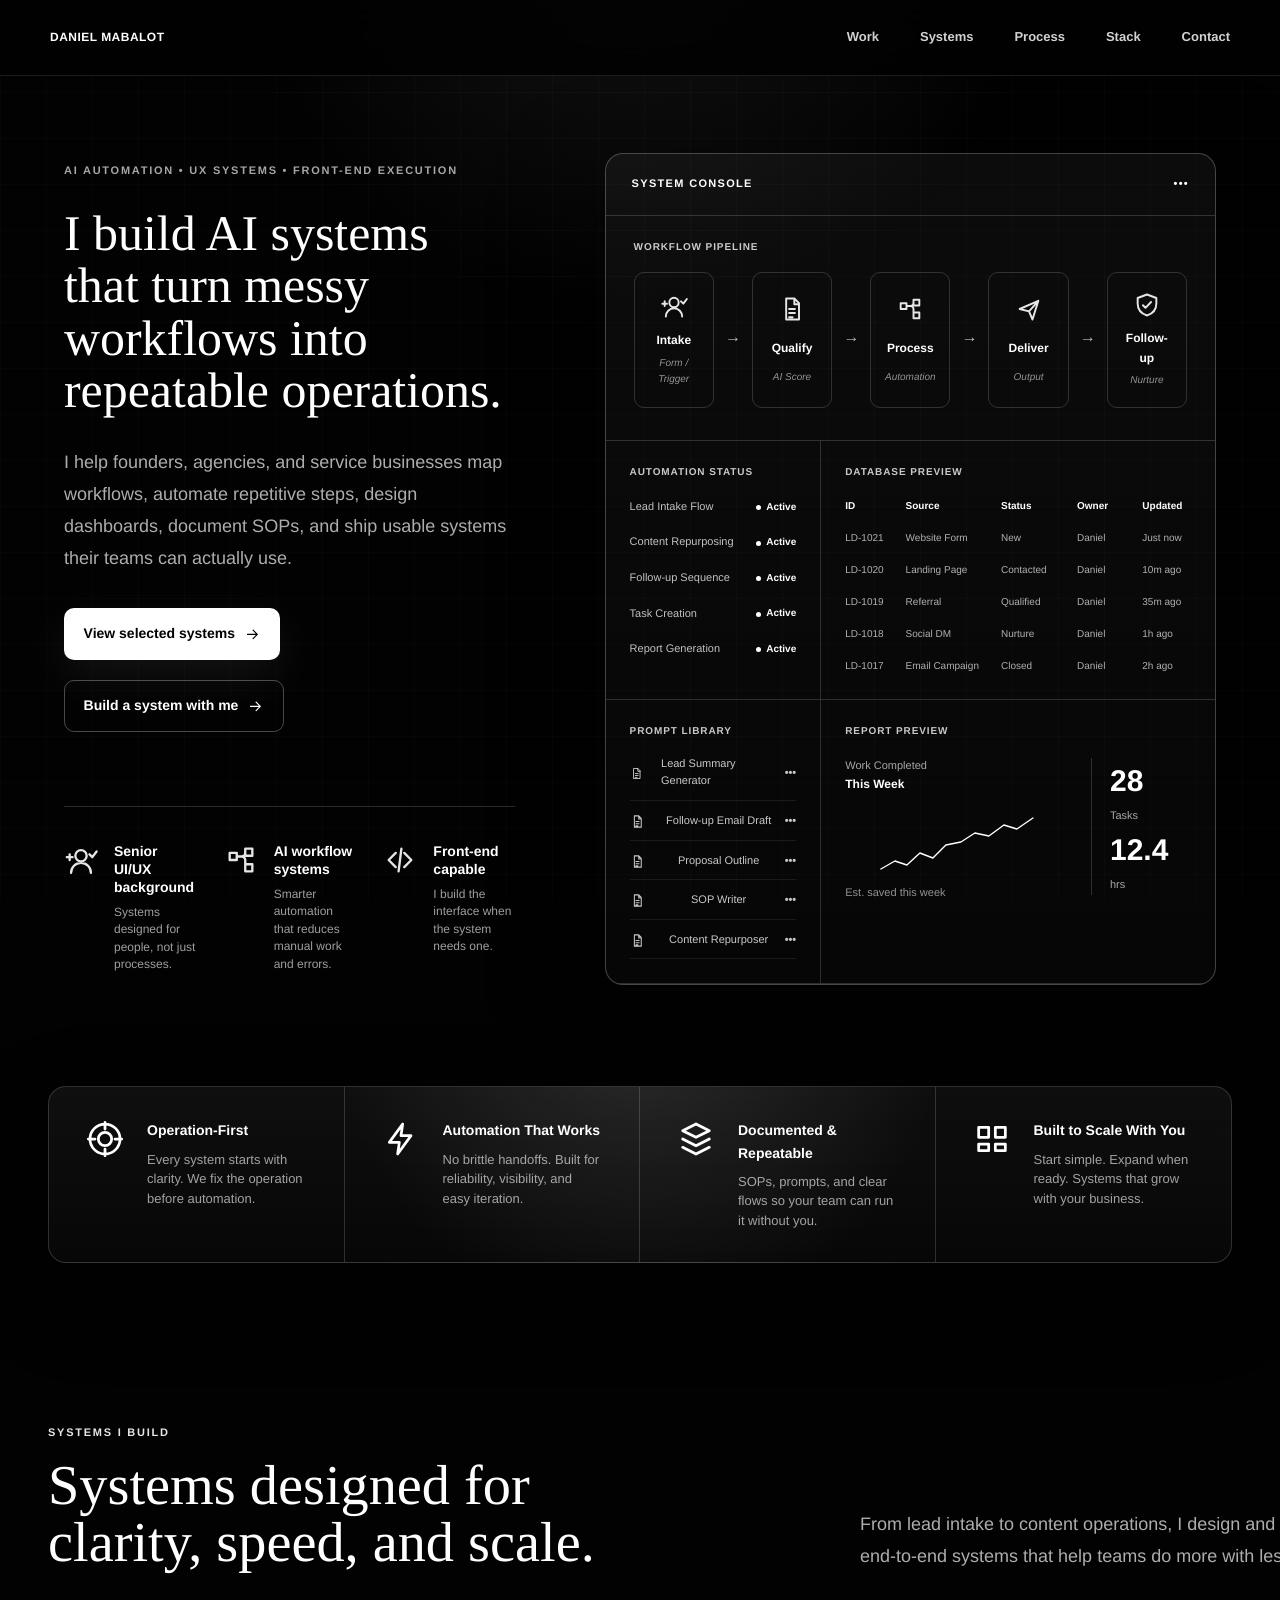
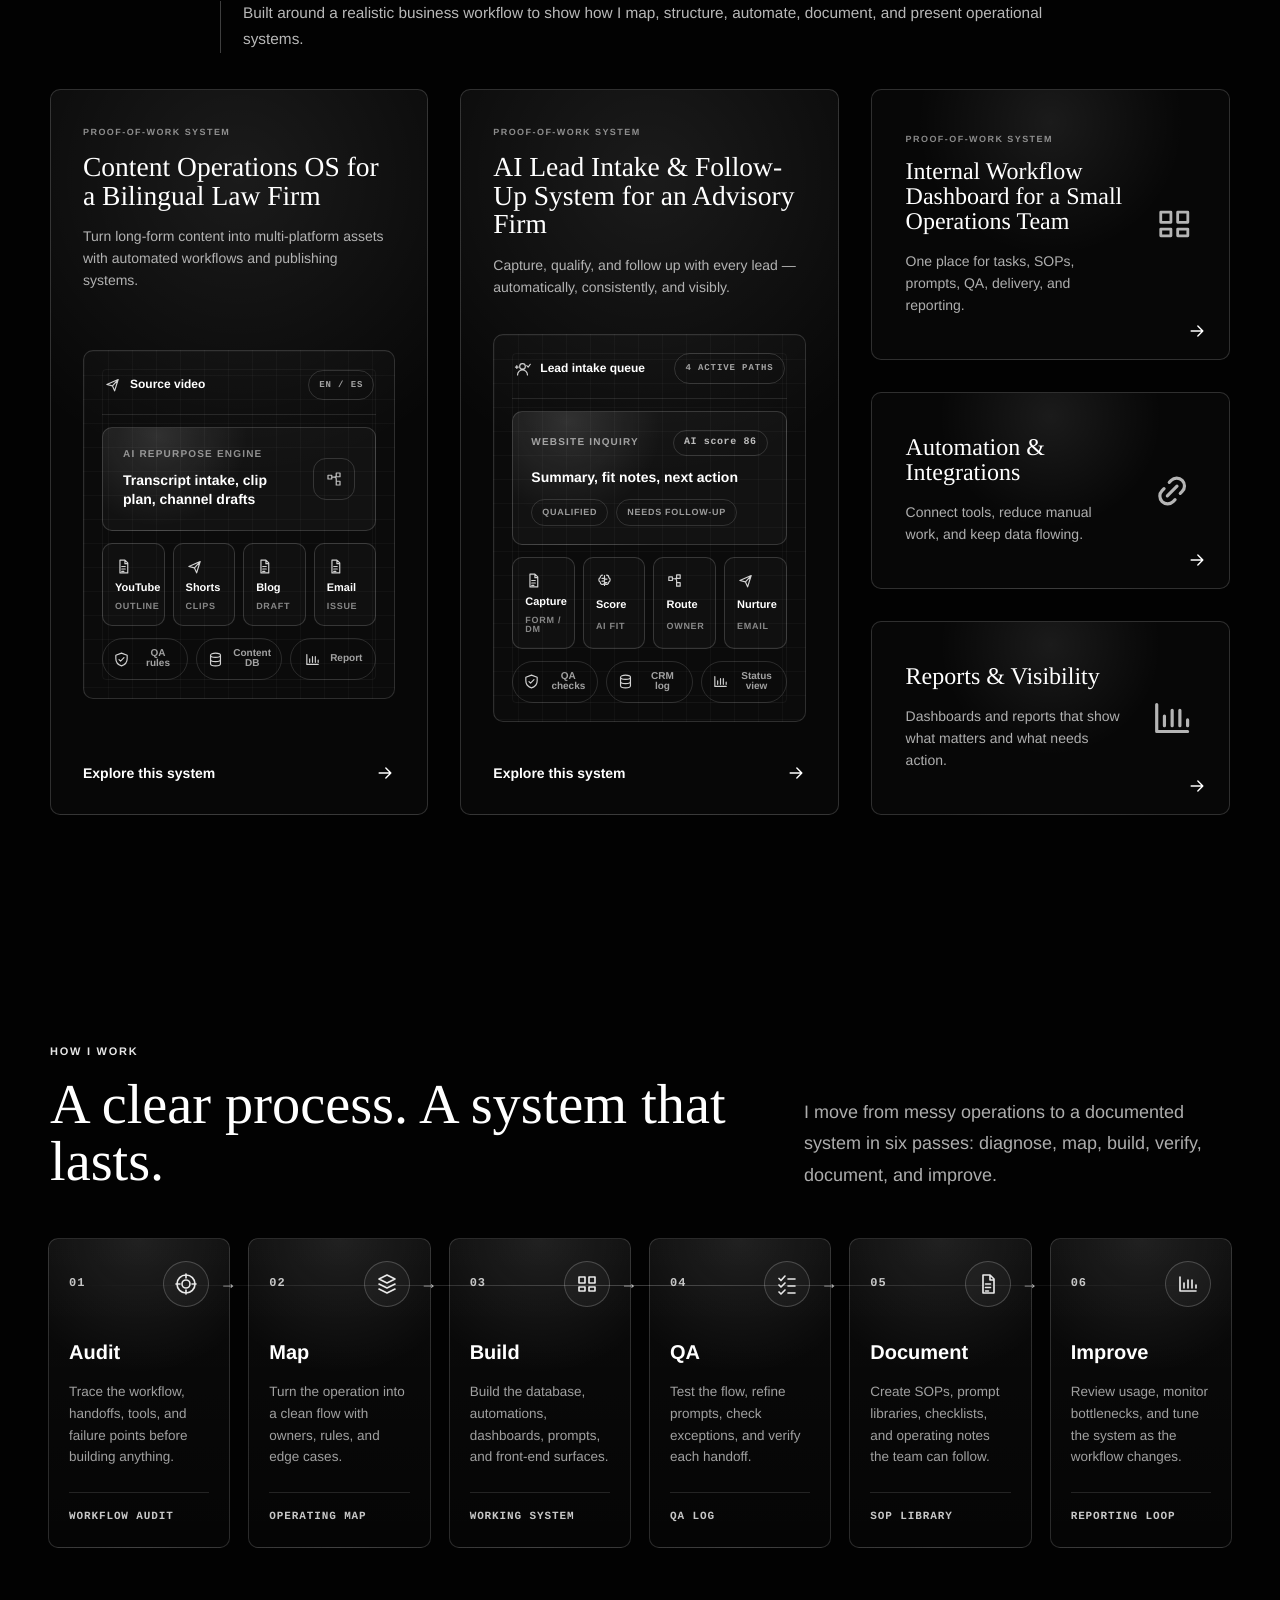
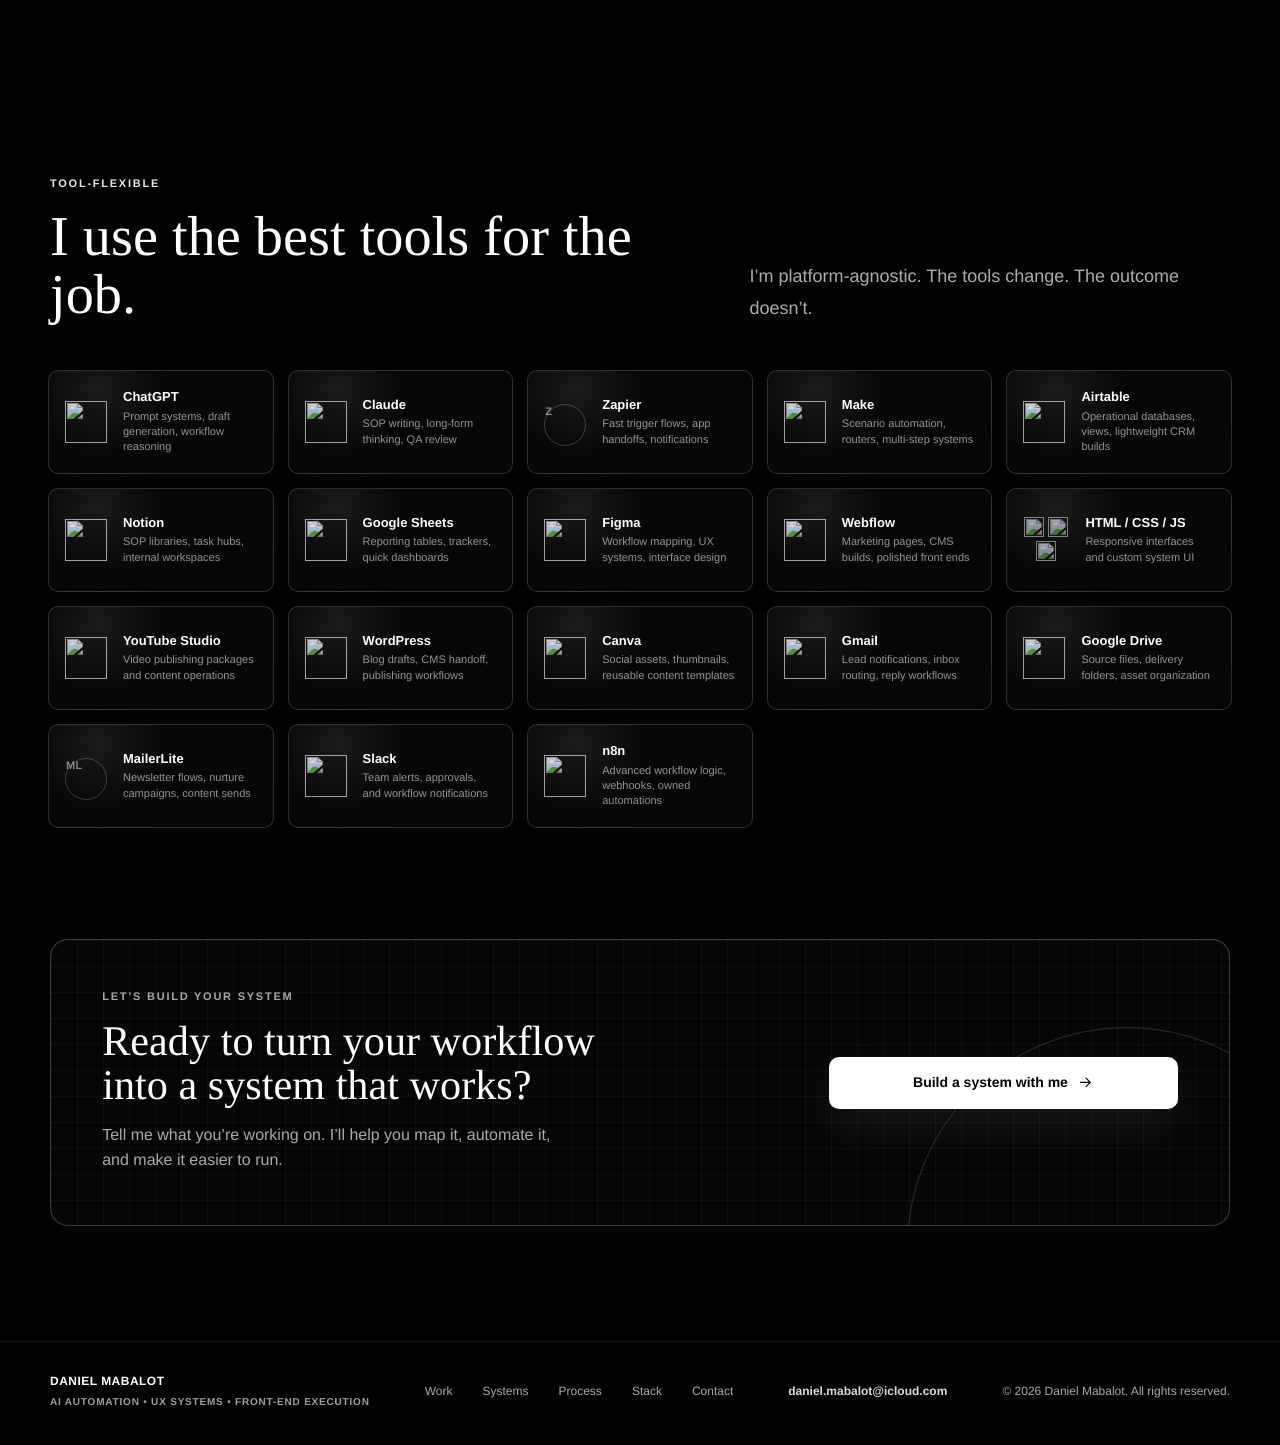
==== commit cc66221c: "Polish live portfolio site" ====
--- a/index.html
+++ b/index.html
@@ -5,32 +5,28 @@
     <meta name="viewport" content="width=device-width, initial-scale=1.0" />
     <meta
       name="description"
-      content="Daniel Mabalot builds AI automation systems, workflow dashboards, SOP libraries, and front-end interfaces for service businesses and teams."
+      content="AI automation systems builder helping founders, agencies, and service businesses map workflows, automate repetitive steps, design dashboards, document SOPs, and build usable systems."
     />
     <title>Daniel Mabalot — AI Automation, UX Systems & Front-End Execution</title>
     <meta name="theme-color" content="#020202" />
     <meta name="color-scheme" content="dark" />
     <link rel="canonical" href="https://dnyeldev.github.io/" />
     <meta property="og:site_name" content="Daniel Mabalot Portfolio" />
-    <meta property="og:title" content="Daniel Mabalot - AI Automation Systems" />
+    <meta property="og:title" content="Daniel Mabalot — AI Automation, UX Systems & Front-End Execution" />
     <meta
       property="og:description"
-      content="AI automation, UX systems, workflow dashboards, SOP libraries, and front-end execution for service businesses and teams."
+      content="AI automation systems builder helping founders, agencies, and service businesses map workflows, automate repetitive steps, design dashboards, document SOPs, and build usable systems."
     />
     <meta property="og:type" content="website" />
     <meta property="og:url" content="https://dnyeldev.github.io/" />
     <meta name="twitter:card" content="summary" />
-    <meta name="twitter:title" content="Daniel Mabalot - AI Automation Systems" />
+    <meta name="twitter:title" content="Daniel Mabalot — AI Automation, UX Systems & Front-End Execution" />
     <meta
       name="twitter:description"
-      content="AI automation, UX systems, workflow dashboards, SOP libraries, and front-end execution for service businesses and teams."
+      content="AI automation systems builder helping founders, agencies, and service businesses map workflows, automate repetitive steps, design dashboards, document SOPs, and build usable systems."
     />
-    <link rel="preconnect" href="https://cdn.simpleicons.org" crossorigin />
     <link rel="preconnect" href="https://api.iconify.design" crossorigin />
-    <link rel="preconnect" href="https://ssl.gstatic.com" crossorigin />
-    <link rel="dns-prefetch" href="//www.gstatic.com" />
-    <link rel="dns-prefetch" href="//www.google.com" />
-    <link rel="stylesheet" href="styles.css?v=20260726" />
+    <link rel="stylesheet" href="styles.css?v=20260729" />
   </head>
   <body>
     <svg class="svg-sprite" aria-hidden="true">
@@ -94,7 +90,7 @@
             </p>
             <div class="hero-actions">
               <a class="button button-primary" href="#work">View selected systems <svg><use href="#icon-arrow"></use></svg></a>
-              <a class="button button-secondary" href="mailto:daniel.mabalot@icloud.com">Build a system with me <svg><use href="#icon-arrow"></use></svg></a>
+              <a class="button button-secondary" href="mailto:daniel.mabalot@icloud.com?subject=AI%20Automation%20System%20Inquiry">Build a system with me <svg><use href="#icon-arrow"></use></svg></a>
             </div>
 
             <div class="cred-row" aria-label="Credibility">
@@ -205,11 +201,15 @@
             <span class="lead-line">end-to-end systems that help teams do more with less chaos.</span>
           </p>
         </div>
+        <p class="container proof-context reveal">
+          Built around a realistic business workflow to show how I map, structure, automate, document, and present
+          operational systems.
+        </p>
 
         <div class="container systems-grid" id="work">
           <a class="system-card system-card-large reveal" href="case-law-firm-content-os.html" aria-label="Open case study: Content Operations OS for a Bilingual Law Firm">
             <div class="system-card-copy">
-              <p class="system-label">Redacted Proof-of-Work System</p>
+              <p class="system-label">Proof-of-Work System</p>
               <h3>Content Operations OS for a Bilingual Law Firm</h3>
               <p>Turn long-form content into multi-platform assets with automated workflows and publishing systems.</p>
             </div>
@@ -242,7 +242,7 @@
 
           <a class="system-card system-card-large reveal" href="case-ai-lead-intake.html" aria-label="Open case study: AI Lead Intake and Follow-Up System for an Advisory Firm">
             <div class="system-card-copy">
-              <p class="system-label">Redacted Proof-of-Work System</p>
+              <p class="system-label">Proof-of-Work System</p>
               <h3>AI Lead Intake &amp; Follow-Up System for an Advisory Firm</h3>
               <p>Capture, qualify, and follow up with every lead — automatically, consistently, and visibly.</p>
             </div>
@@ -276,7 +276,7 @@
 
           <a class="system-card system-card-small reveal" href="case-ai-workflow-dashboard.html" aria-label="Open case study: Internal Workflow Dashboard for a Small Operations Team">
             <div class="system-card-copy">
-              <p class="system-label">Redacted Proof-of-Work System</p>
+              <p class="system-label">Proof-of-Work System</p>
               <h3>Internal Workflow Dashboard for a Small Operations Team</h3>
               <p>One place for tasks, SOPs, prompts, QA, delivery, and reporting.</p>
             </div>
@@ -359,79 +359,79 @@
         </div>
         <div class="container tool-stack-grid" aria-label="Specific tools Daniel uses">
           <article class="tool-card reveal">
-            <img class="tool-logo tool-logo-img" src="https://api.iconify.design/simple-icons:openai.svg" alt="" width="42" height="42" loading="lazy" decoding="async" />
+            <img class="tool-logo tool-logo-img" src="https://api.iconify.design/simple-icons:openai.svg?color=white" alt="" width="42" height="42" loading="lazy" decoding="async" />
             <div><strong>ChatGPT</strong><span>Prompt systems, draft generation, workflow reasoning</span></div>
           </article>
           <article class="tool-card reveal">
-            <img class="tool-logo tool-logo-img" src="https://cdn.simpleicons.org/claude" alt="" width="42" height="42" loading="lazy" decoding="async" />
+            <img class="tool-logo tool-logo-img" src="https://api.iconify.design/simple-icons:claude.svg?color=white" alt="" width="42" height="42" loading="lazy" decoding="async" />
             <div><strong>Claude</strong><span>SOP writing, long-form thinking, QA review</span></div>
           </article>
           <article class="tool-card reveal">
-            <img class="tool-logo tool-logo-img" src="https://cdn.simpleicons.org/zapier" alt="" width="42" height="42" loading="lazy" decoding="async" />
+            <span class="tool-logo tool-monogram" aria-hidden="true">Z</span>
             <div><strong>Zapier</strong><span>Fast trigger flows, app handoffs, notifications</span></div>
           </article>
           <article class="tool-card reveal">
-            <img class="tool-logo tool-logo-img" src="https://cdn.simpleicons.org/make" alt="" width="42" height="42" loading="lazy" decoding="async" />
+            <img class="tool-logo tool-logo-img" src="https://api.iconify.design/simple-icons:make.svg?color=white" alt="" width="42" height="42" loading="lazy" decoding="async" />
             <div><strong>Make</strong><span>Scenario automation, routers, multi-step systems</span></div>
           </article>
           <article class="tool-card reveal">
-            <img class="tool-logo tool-logo-img" src="https://cdn.simpleicons.org/airtable" alt="" width="42" height="42" loading="lazy" decoding="async" />
+            <img class="tool-logo tool-logo-img" src="https://api.iconify.design/simple-icons:airtable.svg?color=white" alt="" width="42" height="42" loading="lazy" decoding="async" />
             <div><strong>Airtable</strong><span>Operational databases, views, lightweight CRM builds</span></div>
           </article>
           <article class="tool-card reveal">
-            <img class="tool-logo tool-logo-img" src="https://cdn.simpleicons.org/notion" alt="" width="42" height="42" loading="lazy" decoding="async" />
+            <img class="tool-logo tool-logo-img" src="https://api.iconify.design/simple-icons:notion.svg?color=white" alt="" width="42" height="42" loading="lazy" decoding="async" />
             <div><strong>Notion</strong><span>SOP libraries, task hubs, internal workspaces</span></div>
           </article>
           <article class="tool-card reveal">
-            <img class="tool-logo tool-logo-img" src="https://ssl.gstatic.com/docs/doclist/images/mediatype/icon_1_spreadsheet_x128.png" alt="" width="42" height="42" loading="lazy" decoding="async" />
+            <img class="tool-logo tool-logo-img" src="https://api.iconify.design/simple-icons:googlesheets.svg?color=white" alt="" width="42" height="42" loading="lazy" decoding="async" />
             <div><strong>Google Sheets</strong><span>Reporting tables, trackers, quick dashboards</span></div>
           </article>
           <article class="tool-card reveal">
-            <img class="tool-logo tool-logo-img" src="https://cdn.simpleicons.org/figma" alt="" width="42" height="42" loading="lazy" decoding="async" />
+            <img class="tool-logo tool-logo-img" src="https://api.iconify.design/simple-icons:figma.svg?color=white" alt="" width="42" height="42" loading="lazy" decoding="async" />
             <div><strong>Figma</strong><span>Workflow mapping, UX systems, interface design</span></div>
           </article>
           <article class="tool-card reveal">
-            <img class="tool-logo tool-logo-img" src="https://cdn.simpleicons.org/webflow" alt="" width="42" height="42" loading="lazy" decoding="async" />
+            <img class="tool-logo tool-logo-img" src="https://api.iconify.design/simple-icons:webflow.svg?color=white" alt="" width="42" height="42" loading="lazy" decoding="async" />
             <div><strong>Webflow</strong><span>Marketing pages, CMS builds, polished front ends</span></div>
           </article>
           <article class="tool-card reveal">
             <div class="tool-logo-set" aria-hidden="true">
-              <img class="tool-logo-img tool-logo-mini" src="https://api.iconify.design/logos:html-5.svg" alt="" width="20" height="20" loading="lazy" decoding="async" />
-              <img class="tool-logo-img tool-logo-mini" src="https://api.iconify.design/logos:css-3.svg" alt="" width="20" height="20" loading="lazy" decoding="async" />
-              <img class="tool-logo-img tool-logo-mini" src="https://api.iconify.design/logos:javascript.svg" alt="" width="20" height="20" loading="lazy" decoding="async" />
+              <img class="tool-logo-img tool-logo-mini" src="https://api.iconify.design/simple-icons:html5.svg?color=white" alt="" width="20" height="20" loading="lazy" decoding="async" />
+              <img class="tool-logo-img tool-logo-mini" src="https://api.iconify.design/simple-icons:css.svg?color=white" alt="" width="20" height="20" loading="lazy" decoding="async" />
+              <img class="tool-logo-img tool-logo-mini" src="https://api.iconify.design/simple-icons:javascript.svg?color=white" alt="" width="20" height="20" loading="lazy" decoding="async" />
             </div>
             <div><strong>HTML / CSS / JS</strong><span>Responsive interfaces and custom system UI</span></div>
           </article>
           <article class="tool-card reveal">
-            <img class="tool-logo tool-logo-img" src="https://cdn.simpleicons.org/youtube" alt="" width="42" height="42" loading="lazy" decoding="async" />
+            <img class="tool-logo tool-logo-img" src="https://api.iconify.design/simple-icons:youtube.svg?color=white" alt="" width="42" height="42" loading="lazy" decoding="async" />
             <div><strong>YouTube Studio</strong><span>Video publishing packages and content operations</span></div>
           </article>
           <article class="tool-card reveal">
-            <img class="tool-logo tool-logo-img" src="https://cdn.simpleicons.org/wordpress" alt="" width="42" height="42" loading="lazy" decoding="async" />
+            <img class="tool-logo tool-logo-img" src="https://api.iconify.design/simple-icons:wordpress.svg?color=white" alt="" width="42" height="42" loading="lazy" decoding="async" />
             <div><strong>WordPress</strong><span>Blog drafts, CMS handoff, publishing workflows</span></div>
           </article>
           <article class="tool-card reveal">
-            <img class="tool-logo tool-logo-img" src="https://api.iconify.design/simple-icons:canva.svg" alt="" width="42" height="42" loading="lazy" decoding="async" />
+            <img class="tool-logo tool-logo-img" src="https://api.iconify.design/simple-icons:canva.svg?color=white" alt="" width="42" height="42" loading="lazy" decoding="async" />
             <div><strong>Canva</strong><span>Social assets, thumbnails, reusable content templates</span></div>
           </article>
           <article class="tool-card reveal">
-            <img class="tool-logo tool-logo-img" src="https://www.gstatic.com/images/branding/product/2x/gmail_2020q4_48dp.png" alt="" width="42" height="42" loading="lazy" decoding="async" />
+            <img class="tool-logo tool-logo-img" src="https://api.iconify.design/simple-icons:gmail.svg?color=white" alt="" width="42" height="42" loading="lazy" decoding="async" />
             <div><strong>Gmail</strong><span>Lead notifications, inbox routing, reply workflows</span></div>
           </article>
           <article class="tool-card reveal">
-            <img class="tool-logo tool-logo-img" src="https://ssl.gstatic.com/images/branding/product/2x/drive_2020q4_48dp.png" alt="" width="42" height="42" loading="lazy" decoding="async" />
+            <img class="tool-logo tool-logo-img" src="https://api.iconify.design/simple-icons:googledrive.svg?color=white" alt="" width="42" height="42" loading="lazy" decoding="async" />
             <div><strong>Google Drive</strong><span>Source files, delivery folders, asset organization</span></div>
           </article>
           <article class="tool-card reveal">
-            <img class="tool-logo tool-logo-img" src="https://www.google.com/s2/favicons?domain=mailerlite.com&amp;sz=128" alt="" width="42" height="42" loading="lazy" decoding="async" />
+            <span class="tool-logo tool-monogram" aria-hidden="true">ML</span>
             <div><strong>MailerLite</strong><span>Newsletter flows, nurture campaigns, content sends</span></div>
           </article>
           <article class="tool-card reveal">
-            <img class="tool-logo tool-logo-img" src="https://api.iconify.design/simple-icons:slack.svg" alt="" width="42" height="42" loading="lazy" decoding="async" />
+            <img class="tool-logo tool-logo-img" src="https://api.iconify.design/simple-icons:slack.svg?color=white" alt="" width="42" height="42" loading="lazy" decoding="async" />
             <div><strong>Slack</strong><span>Team alerts, approvals, and workflow notifications</span></div>
           </article>
           <article class="tool-card reveal">
-            <img class="tool-logo tool-logo-img" src="https://cdn.simpleicons.org/n8n" alt="" width="42" height="42" loading="lazy" decoding="async" />
+            <img class="tool-logo tool-logo-img" src="https://api.iconify.design/simple-icons:n8n.svg?color=white" alt="" width="42" height="42" loading="lazy" decoding="async" />
             <div><strong>n8n</strong><span>Advanced workflow logic, webhooks, owned automations</span></div>
           </article>
         </div>
@@ -444,7 +444,7 @@
             <h2 class="section-title" id="contact-title">Ready to turn your workflow into a system that works?</h2>
             <p>Tell me what you’re working on. I’ll help you map it, automate it, and make it easier to run.</p>
           </div>
-          <a class="button button-primary" href="mailto:daniel.mabalot@icloud.com">Build a system with me <svg><use href="#icon-arrow"></use></svg></a>
+          <a class="button button-primary" href="mailto:daniel.mabalot@icloud.com?subject=AI%20Automation%20System%20Inquiry">Build a system with me <svg><use href="#icon-arrow"></use></svg></a>
         </div>
       </section>
     </main>
@@ -461,6 +461,7 @@
           <a href="#stack">Stack</a>
           <a href="#contact">Contact</a>
         </nav>
+        <a class="footer-email" href="mailto:daniel.mabalot@icloud.com?subject=AI%20Automation%20System%20Inquiry">daniel.mabalot@icloud.com</a>
         <p>© 2026 Daniel Mabalot. All rights reserved.</p>
       </div>
     </footer>
--- a/styles.css
+++ b/styles.css
@@ -718,6 +718,21 @@
   max-width: 560px;
 }
 
+.proof-context {
+  max-width: 840px;
+  margin-top: -18px;
+  margin-bottom: 36px;
+  border-left: 1px solid rgba(255, 255, 255, 0.24);
+  color: rgba(255, 255, 255, 0.72);
+  font-size: clamp(14px, 1.2vw, 16px);
+  line-height: 1.7;
+  padding-left: 22px;
+}
+
+.case-proof-context {
+  margin: 22px 0 0;
+}
+
 .systems-grid {
   display: grid;
   grid-template-columns: minmax(0, 1fr) minmax(0, 1fr) minmax(320px, 0.95fr);
@@ -1404,11 +1419,12 @@
 }
 
 .tool-logo-img {
-  border: 1px solid rgba(255, 255, 255, 0.16);
-  border-radius: 12px;
-  background: rgba(255, 255, 255, 0.96);
-  padding: 7px;
-  opacity: 1;
+  border: 0;
+  border-radius: 0;
+  background: transparent;
+  filter: none;
+  opacity: 0.84;
+  padding: 0;
 }
 
 .tool-logo-set {
@@ -1420,10 +1436,18 @@
   justify-content: center;
   width: 46px;
   height: 46px;
-  border: 1px solid rgba(255, 255, 255, 0.16);
-  border-radius: 12px;
-  background: rgba(255, 255, 255, 0.96);
-  padding: 5px;
+  opacity: 0.78;
+}
+
+.tool-monogram {
+  display: inline-grid;
+  place-items: center;
+  border: 1px solid rgba(255, 255, 255, 0.24);
+  border-radius: 50%;
+  color: var(--white);
+  font-size: 13px;
+  font-weight: 850;
+  letter-spacing: 0.04em;
 }
 
 .tool-logo-mini {
@@ -1523,6 +1547,7 @@
   display: flex;
   align-items: center;
   justify-content: space-between;
+  flex-wrap: wrap;
   gap: 28px;
   color: rgba(255, 255, 255, 0.66);
   font-size: 12px;
@@ -1544,6 +1569,15 @@
 .footer-inner nav {
   display: flex;
   gap: 30px;
+}
+
+.footer-email {
+  color: rgba(255, 255, 255, 0.86);
+  font-weight: 760;
+}
+
+.footer-email:hover {
+  color: var(--white);
 }
 
 .footer-name {
@@ -2085,6 +2119,7 @@
     left: 16px;
     right: 16px;
     top: calc(var(--header-height) + 12px);
+    z-index: 120;
     display: grid;
     gap: 0;
     border: 1px solid var(--border-dark);
@@ -2280,6 +2315,80 @@
     width: min(100% - 28px, var(--container));
   }
 
+  .proof-context {
+    margin-top: -10px;
+    margin-bottom: 30px;
+    padding-left: 16px;
+  }
+
+  .system-console {
+    max-width: 100%;
+  }
+
+  .console-topbar {
+    padding: 16px;
+    font-size: 11px;
+  }
+
+  .console-section-title,
+  .system-console .panel-label {
+    font-size: 11px;
+  }
+
+  .console-section-title {
+    padding: 18px 16px 12px;
+  }
+
+  .console-pipeline {
+    grid-template-columns: 1fr;
+    gap: 10px;
+    padding: 0 16px 20px;
+  }
+
+  .console-pipeline > div {
+    grid-template-columns: auto minmax(0, 1fr);
+    align-items: center;
+    justify-items: start;
+    min-height: auto;
+    padding: 14px;
+    text-align: left;
+  }
+
+  .console-pipeline svg {
+    grid-row: 1 / span 2;
+    width: 22px;
+    height: 22px;
+    margin: 0 4px 0 0;
+  }
+
+  .console-pipeline strong {
+    font-size: 13px;
+  }
+
+  .console-pipeline span {
+    font-size: 12px;
+  }
+
+  .database-panel {
+    display: none;
+  }
+
+  .console-panel {
+    min-height: auto;
+    padding: 18px 16px;
+  }
+
+  .status-line,
+  .prompt-list span,
+  .report-preview span {
+    font-size: 12px;
+  }
+
+  .status-line strong,
+  .report-preview strong {
+    font-size: 12px;
+  }
+
   .process-row {
     grid-template-columns: 1fr;
   }
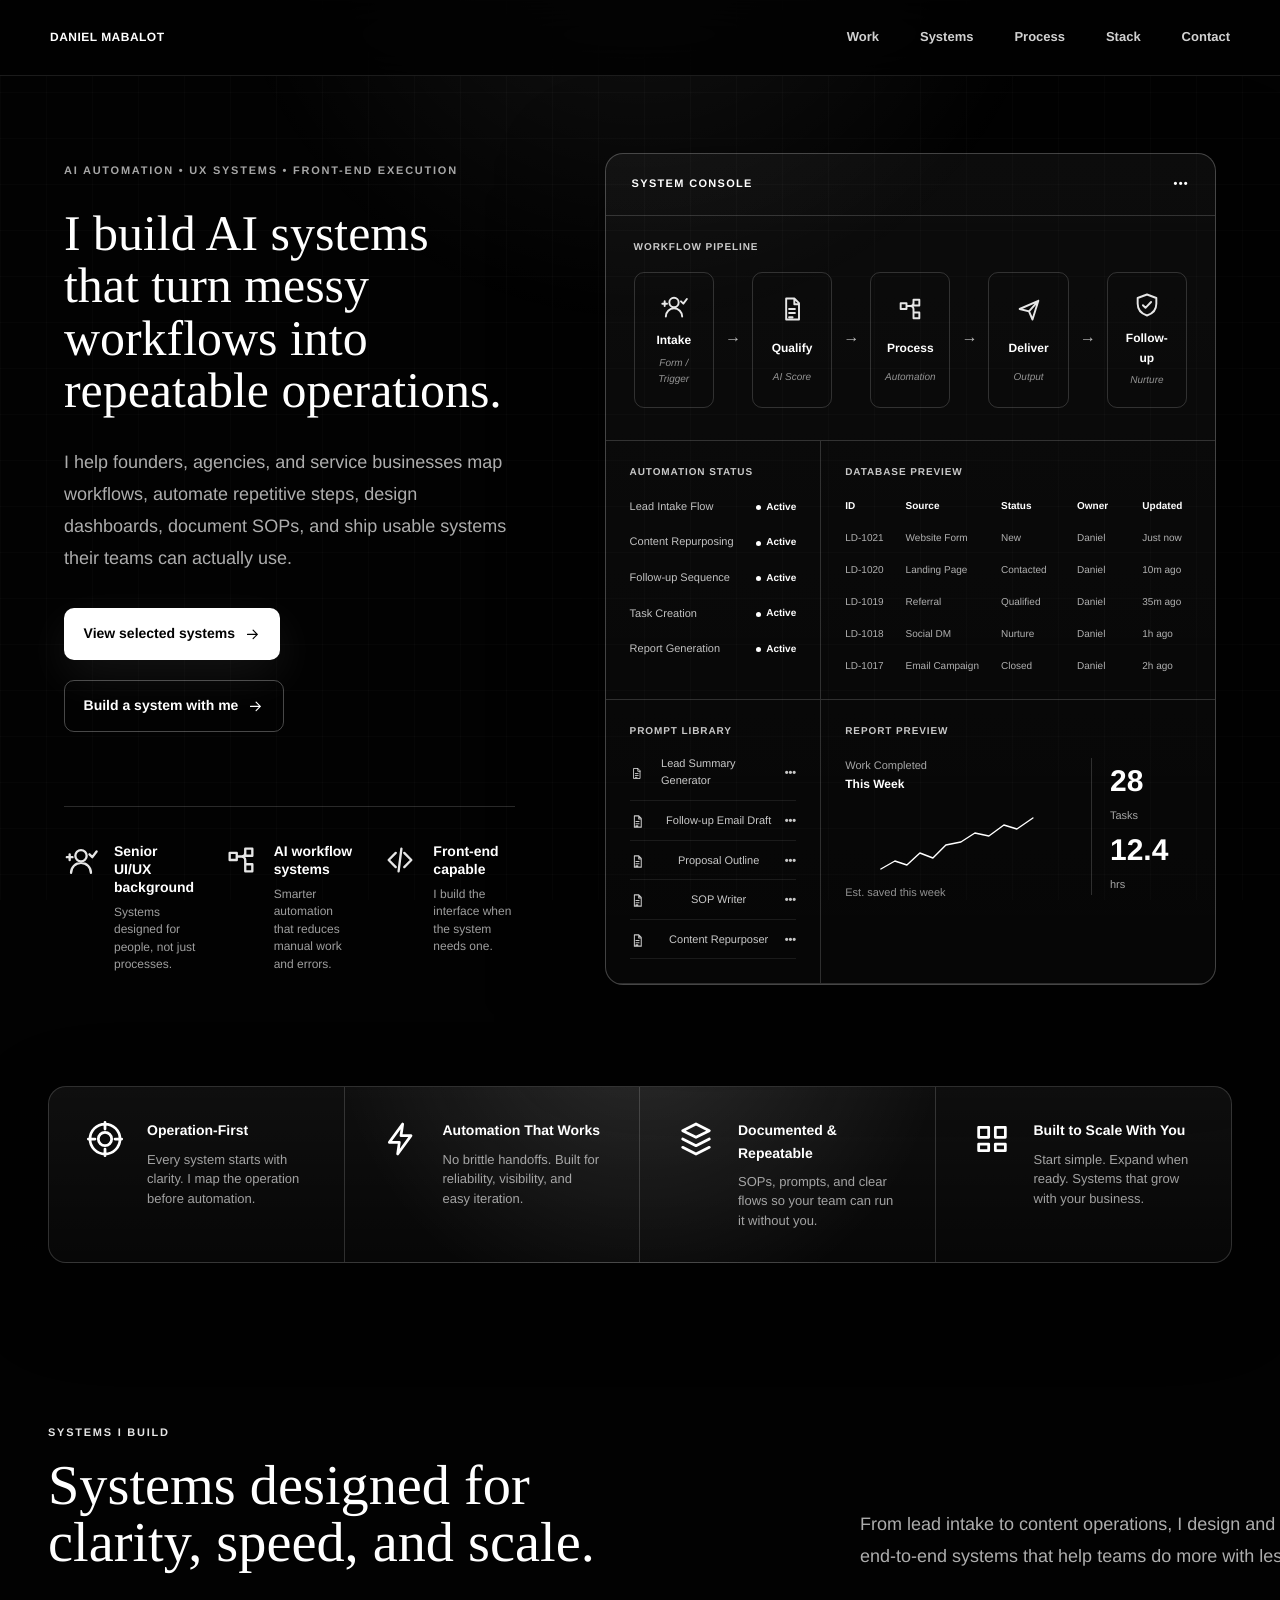
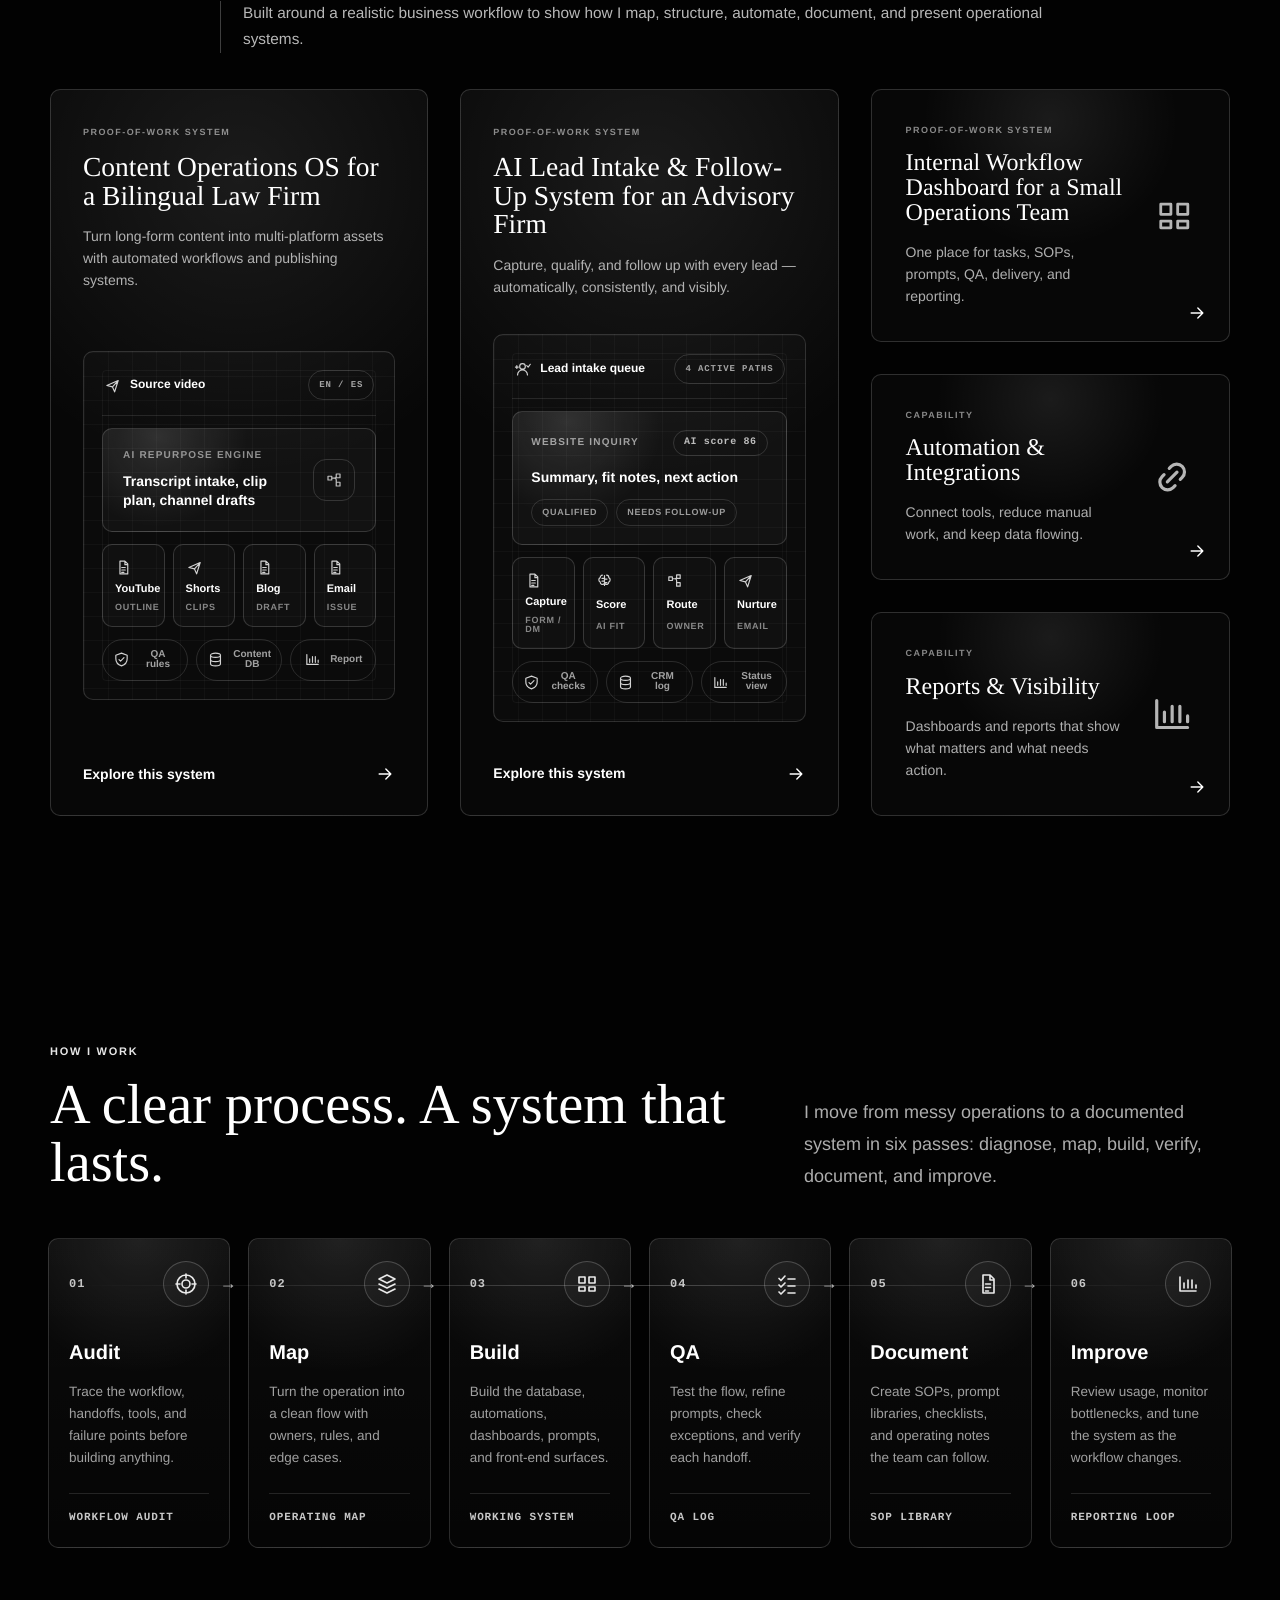
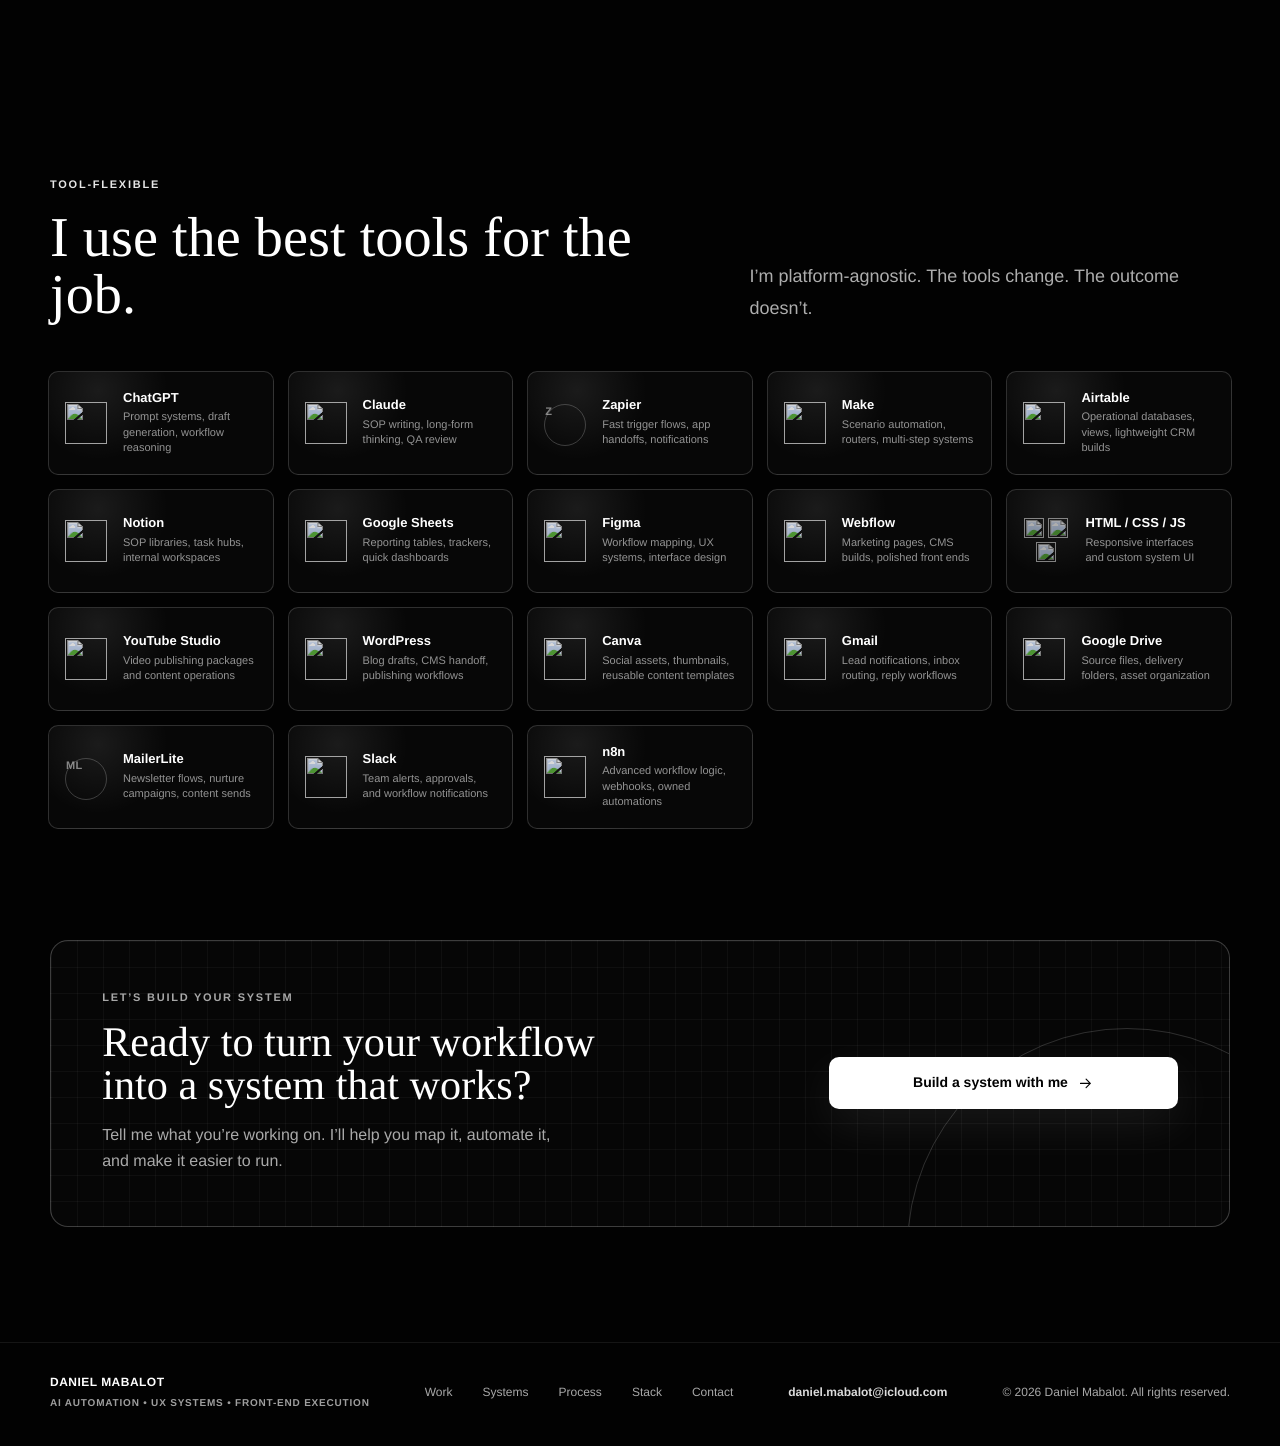
==== commit c4e9bcb7: "Final portfolio copy polish" ====
--- a/index.html
+++ b/index.html
@@ -15,11 +15,11 @@
     <meta property="og:title" content="Daniel Mabalot — AI Automation, UX Systems & Front-End Execution" />
     <meta
       property="og:description"
-      content="AI automation systems builder helping founders, agencies, and service businesses map workflows, automate repetitive steps, design dashboards, document SOPs, and build usable systems."
+      content="AI automation systems builder helping founders, agencies, and service businesses turn messy workflows into repeatable operations."
     />
     <meta property="og:type" content="website" />
     <meta property="og:url" content="https://dnyeldev.github.io/" />
-    <meta name="twitter:card" content="summary" />
+    <meta name="twitter:card" content="summary_large_image" />
     <meta name="twitter:title" content="Daniel Mabalot — AI Automation, UX Systems & Front-End Execution" />
     <meta
       name="twitter:description"
@@ -180,7 +180,7 @@
 
       <section class="trust-strip" aria-label="Positioning">
         <div class="container trust-card">
-          <article class="reveal"><svg><use href="#icon-target"></use></svg><div><strong>Operation-First</strong><span>Every system starts with clarity. We fix the operation before automation.</span></div></article>
+          <article class="reveal"><svg><use href="#icon-target"></use></svg><div><strong>Operation-First</strong><span>Every system starts with clarity. I map the operation before automation.</span></div></article>
           <article class="reveal"><svg><use href="#icon-lightning"></use></svg><div><strong>Automation That Works</strong><span>No brittle handoffs. Built for reliability, visibility, and easy iteration.</span></div></article>
           <article class="reveal"><svg><use href="#icon-layers"></use></svg><div><strong>Documented &amp; Repeatable</strong><span>SOPs, prompts, and clear flows so your team can run it without you.</span></div></article>
           <article class="reveal"><svg><use href="#icon-grid"></use></svg><div><strong>Built to Scale With You</strong><span>Start simple. Expand when ready. Systems that grow with your business.</span></div></article>
@@ -209,7 +209,7 @@
         <div class="container systems-grid" id="work">
           <a class="system-card system-card-large reveal" href="case-law-firm-content-os.html" aria-label="Open case study: Content Operations OS for a Bilingual Law Firm">
             <div class="system-card-copy">
-              <p class="system-label">Proof-of-Work System</p>
+              <p class="system-label">PROOF-OF-WORK SYSTEM</p>
               <h3>Content Operations OS for a Bilingual Law Firm</h3>
               <p>Turn long-form content into multi-platform assets with automated workflows and publishing systems.</p>
             </div>
@@ -242,7 +242,7 @@
 
           <a class="system-card system-card-large reveal" href="case-ai-lead-intake.html" aria-label="Open case study: AI Lead Intake and Follow-Up System for an Advisory Firm">
             <div class="system-card-copy">
-              <p class="system-label">Proof-of-Work System</p>
+              <p class="system-label">PROOF-OF-WORK SYSTEM</p>
               <h3>AI Lead Intake &amp; Follow-Up System for an Advisory Firm</h3>
               <p>Capture, qualify, and follow up with every lead — automatically, consistently, and visibly.</p>
             </div>
@@ -276,7 +276,7 @@
 
           <a class="system-card system-card-small reveal" href="case-ai-workflow-dashboard.html" aria-label="Open case study: Internal Workflow Dashboard for a Small Operations Team">
             <div class="system-card-copy">
-              <p class="system-label">Proof-of-Work System</p>
+              <p class="system-label">PROOF-OF-WORK SYSTEM</p>
               <h3>Internal Workflow Dashboard for a Small Operations Team</h3>
               <p>One place for tasks, SOPs, prompts, QA, delivery, and reporting.</p>
             </div>
@@ -285,13 +285,13 @@
           </a>
 
           <a class="system-card system-card-small reveal" href="#contact" aria-label="Discuss an automation and integrations system">
-            <div class="system-card-copy"><h3>Automation &amp; Integrations</h3><p>Connect tools, reduce manual work, and keep data flowing.</p></div>
+            <div class="system-card-copy"><p class="system-label">CAPABILITY</p><h3>Automation &amp; Integrations</h3><p>Connect tools, reduce manual work, and keep data flowing.</p></div>
             <svg class="corner-icon"><use href="#icon-link"></use></svg>
             <div class="card-arrow"><svg><use href="#icon-arrow"></use></svg></div>
           </a>
 
           <a class="system-card system-card-small reveal" href="#contact" aria-label="Discuss dashboards, reporting, and visibility">
-            <div class="system-card-copy"><h3>Reports &amp; Visibility</h3><p>Dashboards and reports that show what matters and what needs action.</p></div>
+            <div class="system-card-copy"><p class="system-label">CAPABILITY</p><h3>Reports &amp; Visibility</h3><p>Dashboards and reports that show what matters and what needs action.</p></div>
             <svg class="corner-icon"><use href="#icon-chart"></use></svg>
             <div class="card-arrow"><svg><use href="#icon-arrow"></use></svg></div>
           </a>
@@ -461,7 +461,7 @@
           <a href="#stack">Stack</a>
           <a href="#contact">Contact</a>
         </nav>
-        <a class="footer-email" href="mailto:daniel.mabalot@icloud.com?subject=AI%20Automation%20System%20Inquiry">daniel.mabalot@icloud.com</a>
+        <a class="footer-email" href="mailto:daniel.mabalot@icloud.com">daniel.mabalot@icloud.com</a>
         <p>© 2026 Daniel Mabalot. All rights reserved.</p>
       </div>
     </footer>
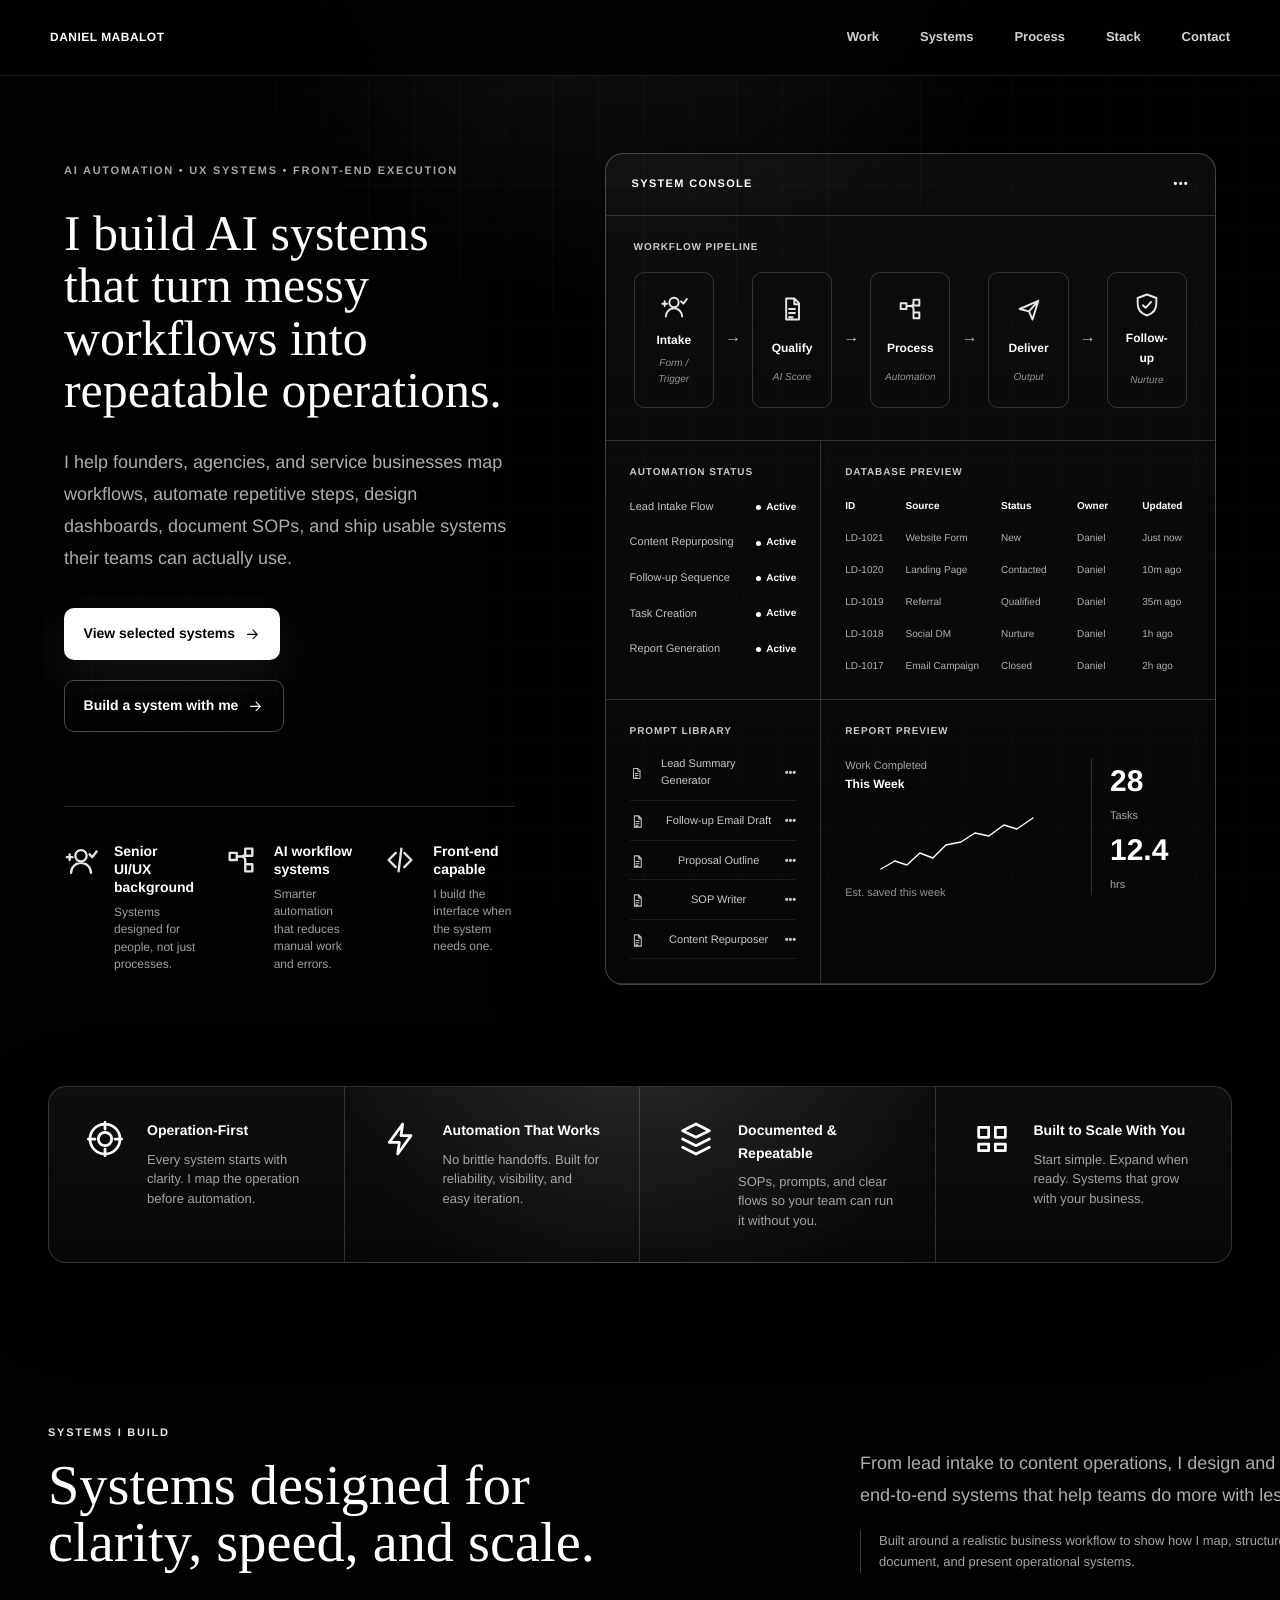
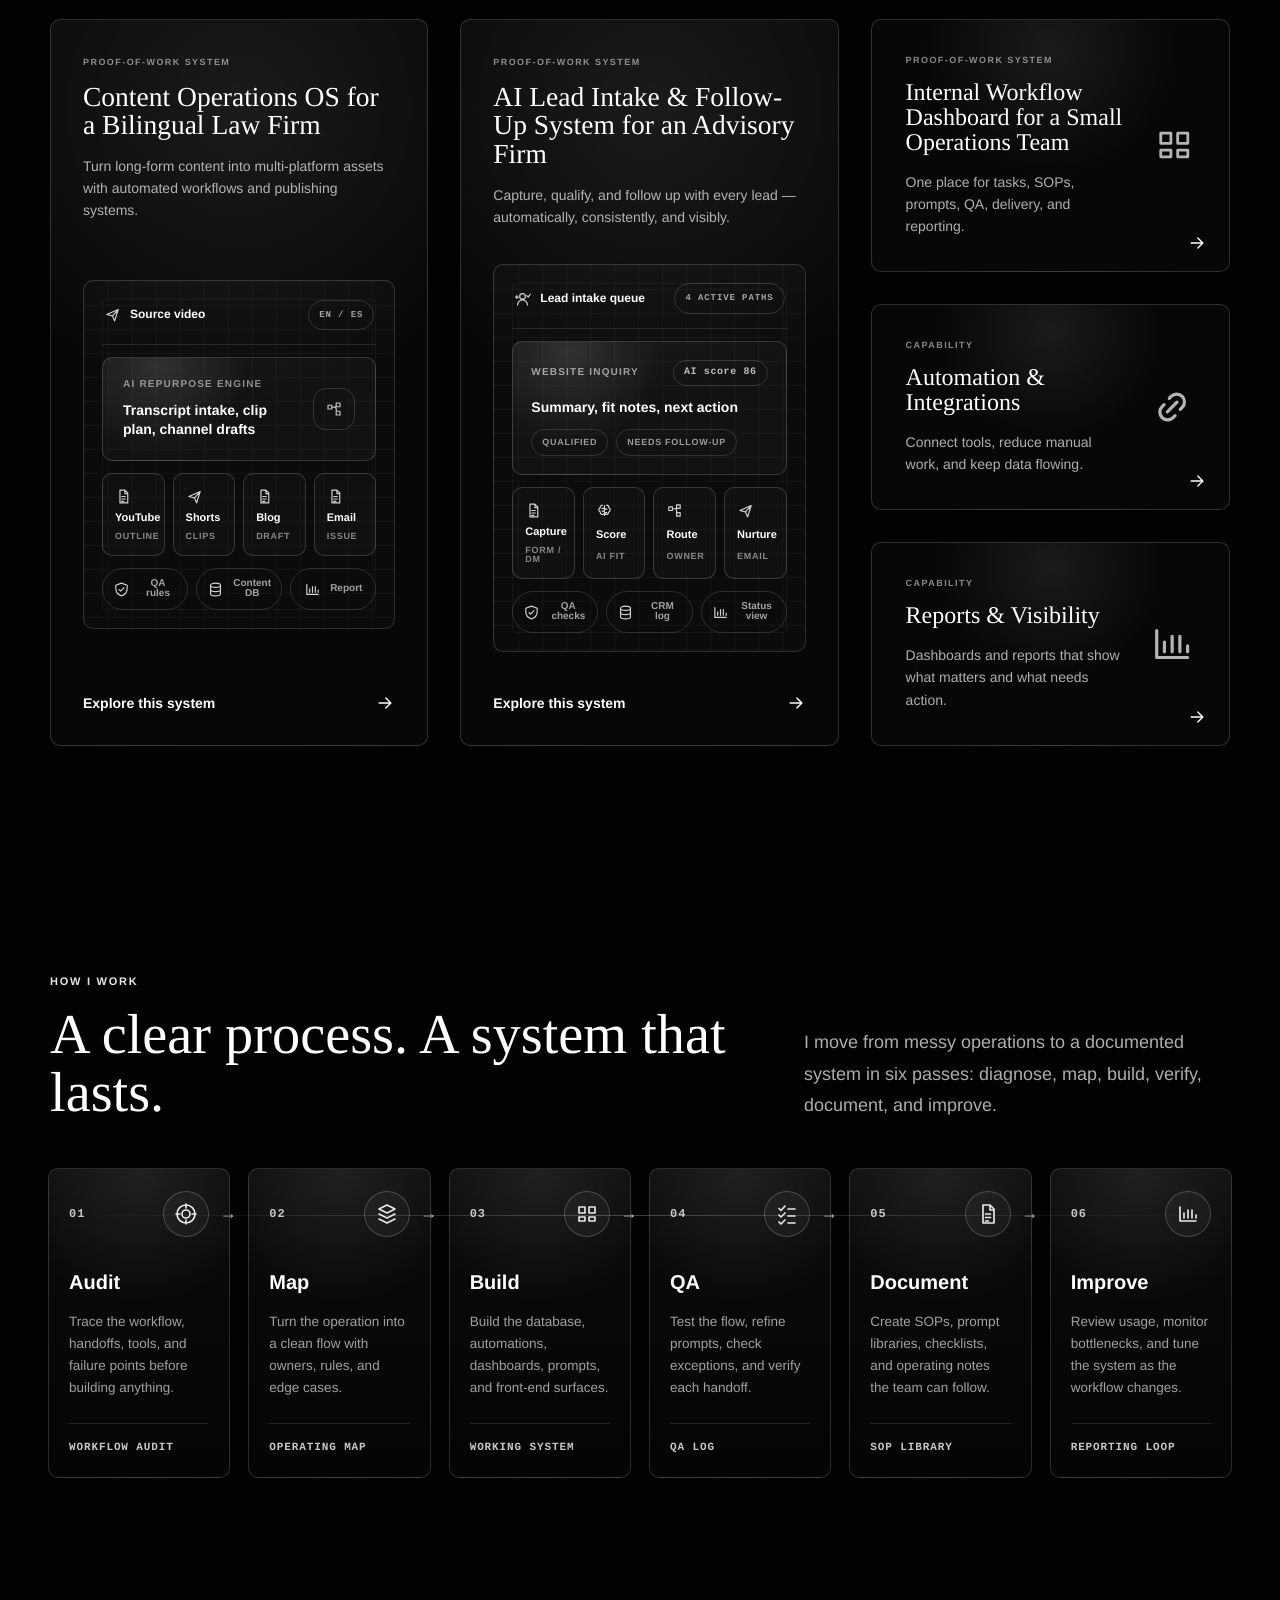
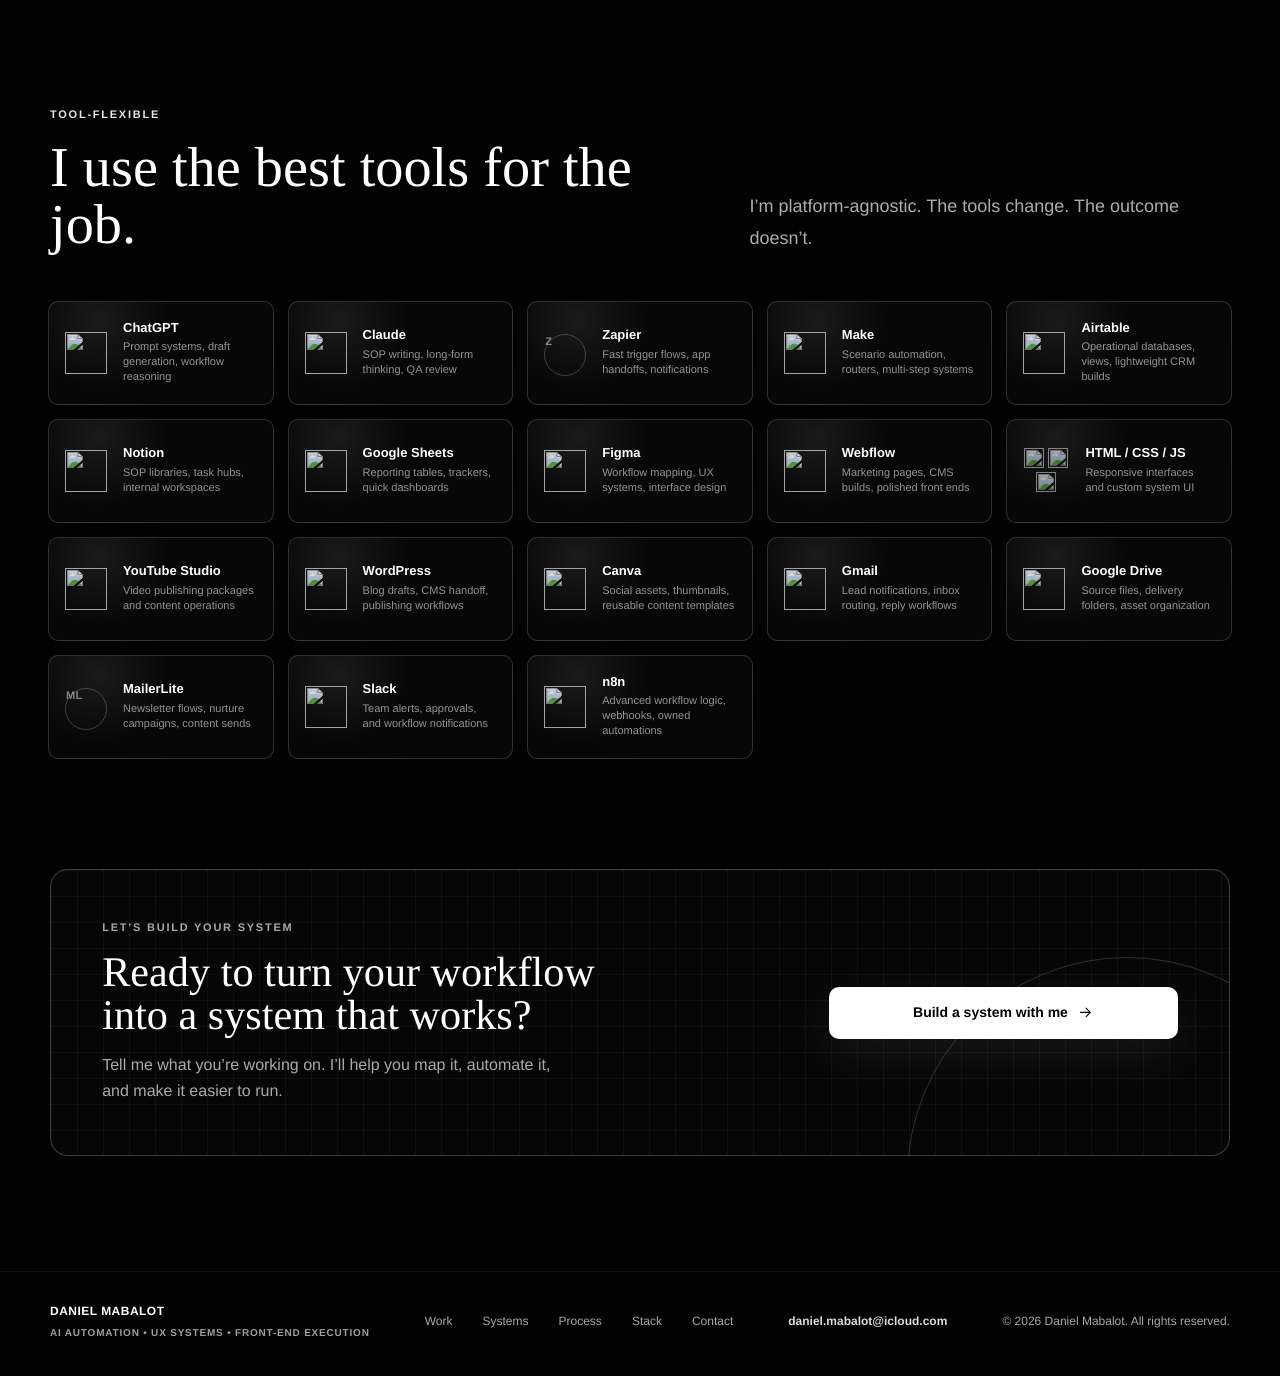
==== commit 2caaba61: "Tighten proof line layout" ====
--- a/index.html
+++ b/index.html
@@ -26,7 +26,7 @@
       content="AI automation systems builder helping founders, agencies, and service businesses map workflows, automate repetitive steps, design dashboards, document SOPs, and build usable systems."
     />
     <link rel="preconnect" href="https://api.iconify.design" crossorigin />
-    <link rel="stylesheet" href="styles.css?v=20260729" />
+    <link rel="stylesheet" href="styles.css?v=20260702-layout" />
   </head>
   <body>
     <svg class="svg-sprite" aria-hidden="true">
@@ -196,15 +196,17 @@
               <span class="title-line">clarity, speed, and scale.</span>
             </h2>
           </div>
-          <p class="section-lead systems-lead reveal">
-            <span class="lead-line">From lead intake to content operations, I design and build</span>
-            <span class="lead-line">end-to-end systems that help teams do more with less chaos.</span>
-          </p>
-        </div>
-        <p class="container proof-context reveal">
-          Built around a realistic business workflow to show how I map, structure, automate, document, and present
-          operational systems.
-        </p>
+          <div class="systems-copy reveal">
+            <p class="section-lead systems-lead">
+              <span class="lead-line">From lead intake to content operations, I design and build</span>
+              <span class="lead-line">end-to-end systems that help teams do more with less chaos.</span>
+            </p>
+            <p class="proof-context systems-proof-context">
+              Built around a realistic business workflow to show how I map, structure, automate, document, and present
+              operational systems.
+            </p>
+          </div>
+        </div>
 
         <div class="container systems-grid" id="work">
           <a class="system-card system-card-large reveal" href="case-law-firm-content-os.html" aria-label="Open case study: Content Operations OS for a Bilingual Law Firm">
--- a/styles.css
+++ b/styles.css
@@ -718,6 +718,12 @@
   max-width: 560px;
 }
 
+.systems-copy {
+  display: grid;
+  gap: 18px;
+  align-self: end;
+}
+
 .proof-context {
   max-width: 840px;
   margin-top: -18px;
@@ -727,6 +733,15 @@
   font-size: clamp(14px, 1.2vw, 16px);
   line-height: 1.7;
   padding-left: 22px;
+}
+
+.systems-proof-context {
+  max-width: 560px;
+  margin: 0;
+  color: rgba(255, 255, 255, 0.64);
+  font-size: clamp(13px, 1vw, 15px);
+  line-height: 1.65;
+  padding-left: 18px;
 }
 
 .case-proof-context {
@@ -2321,6 +2336,10 @@
     padding-left: 16px;
   }
 
+  .systems-proof-context {
+    margin: 0;
+  }
+
   .system-console {
     max-width: 100%;
   }
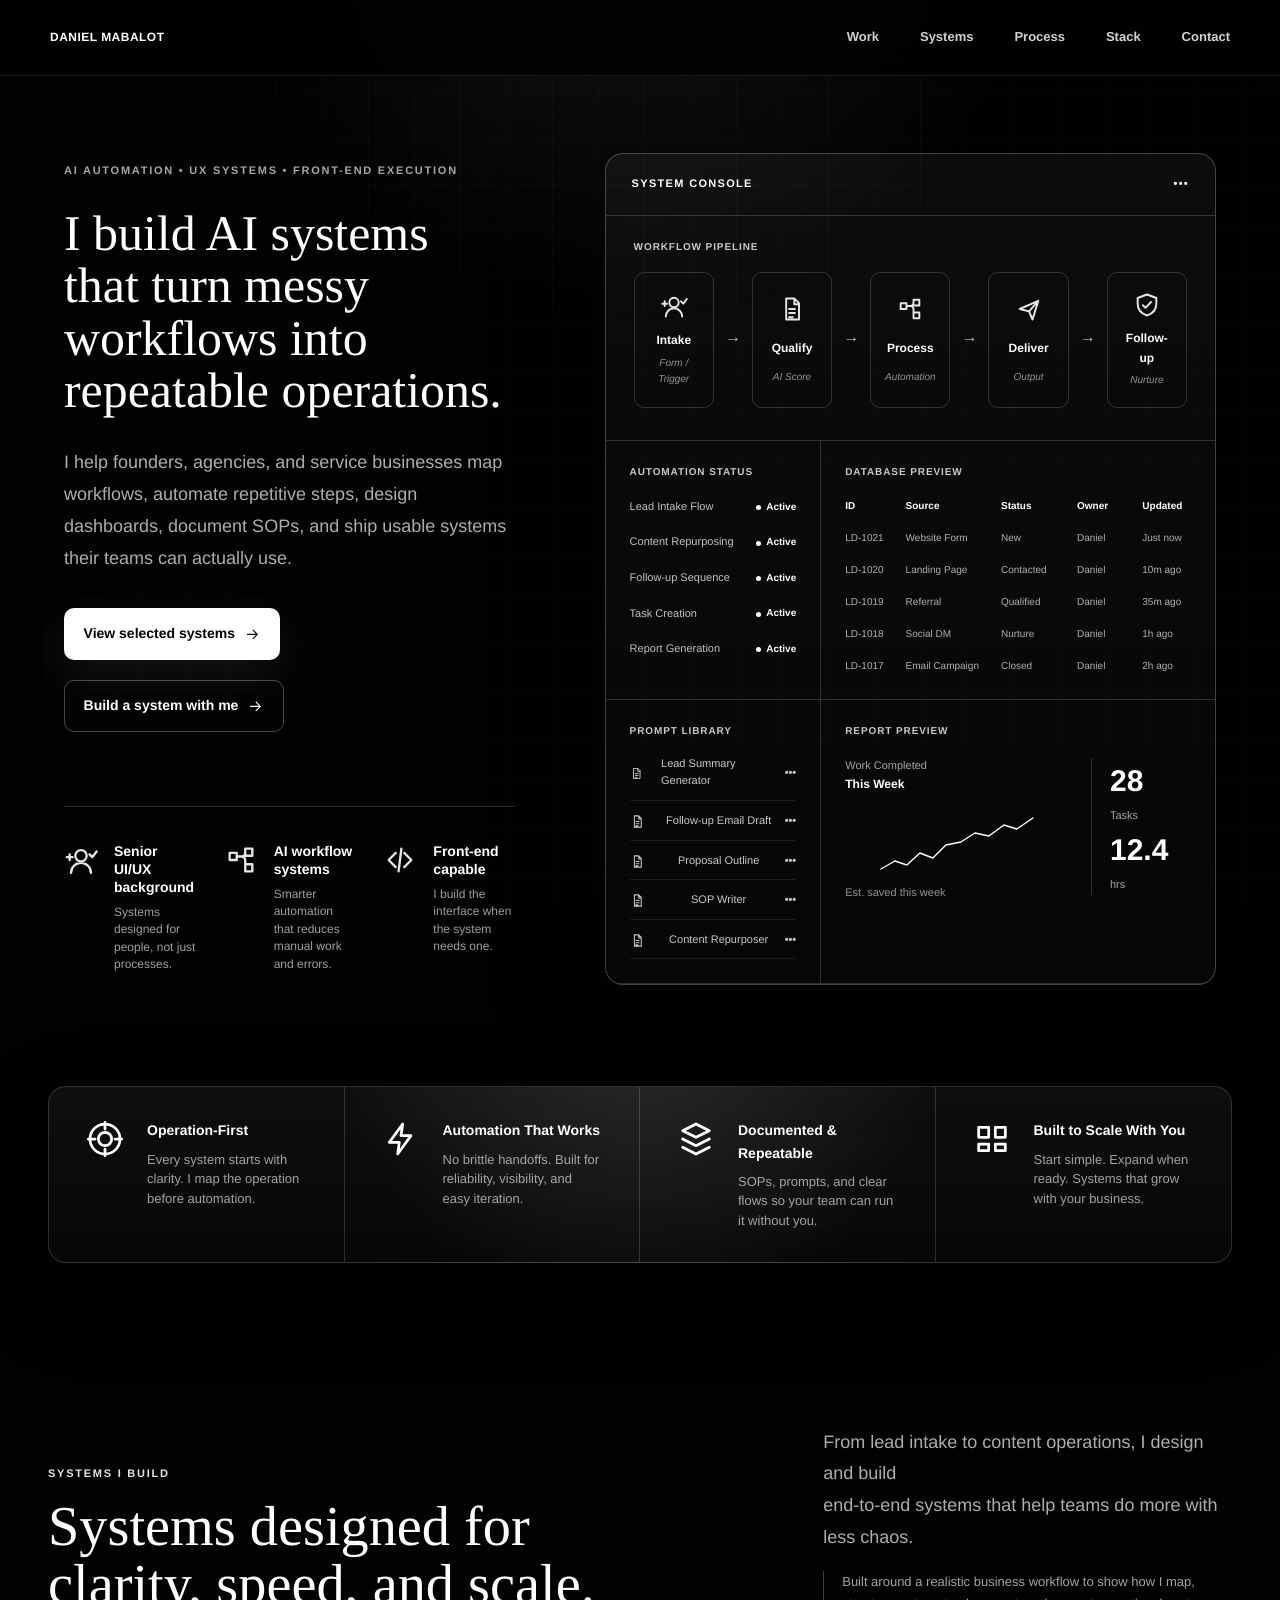
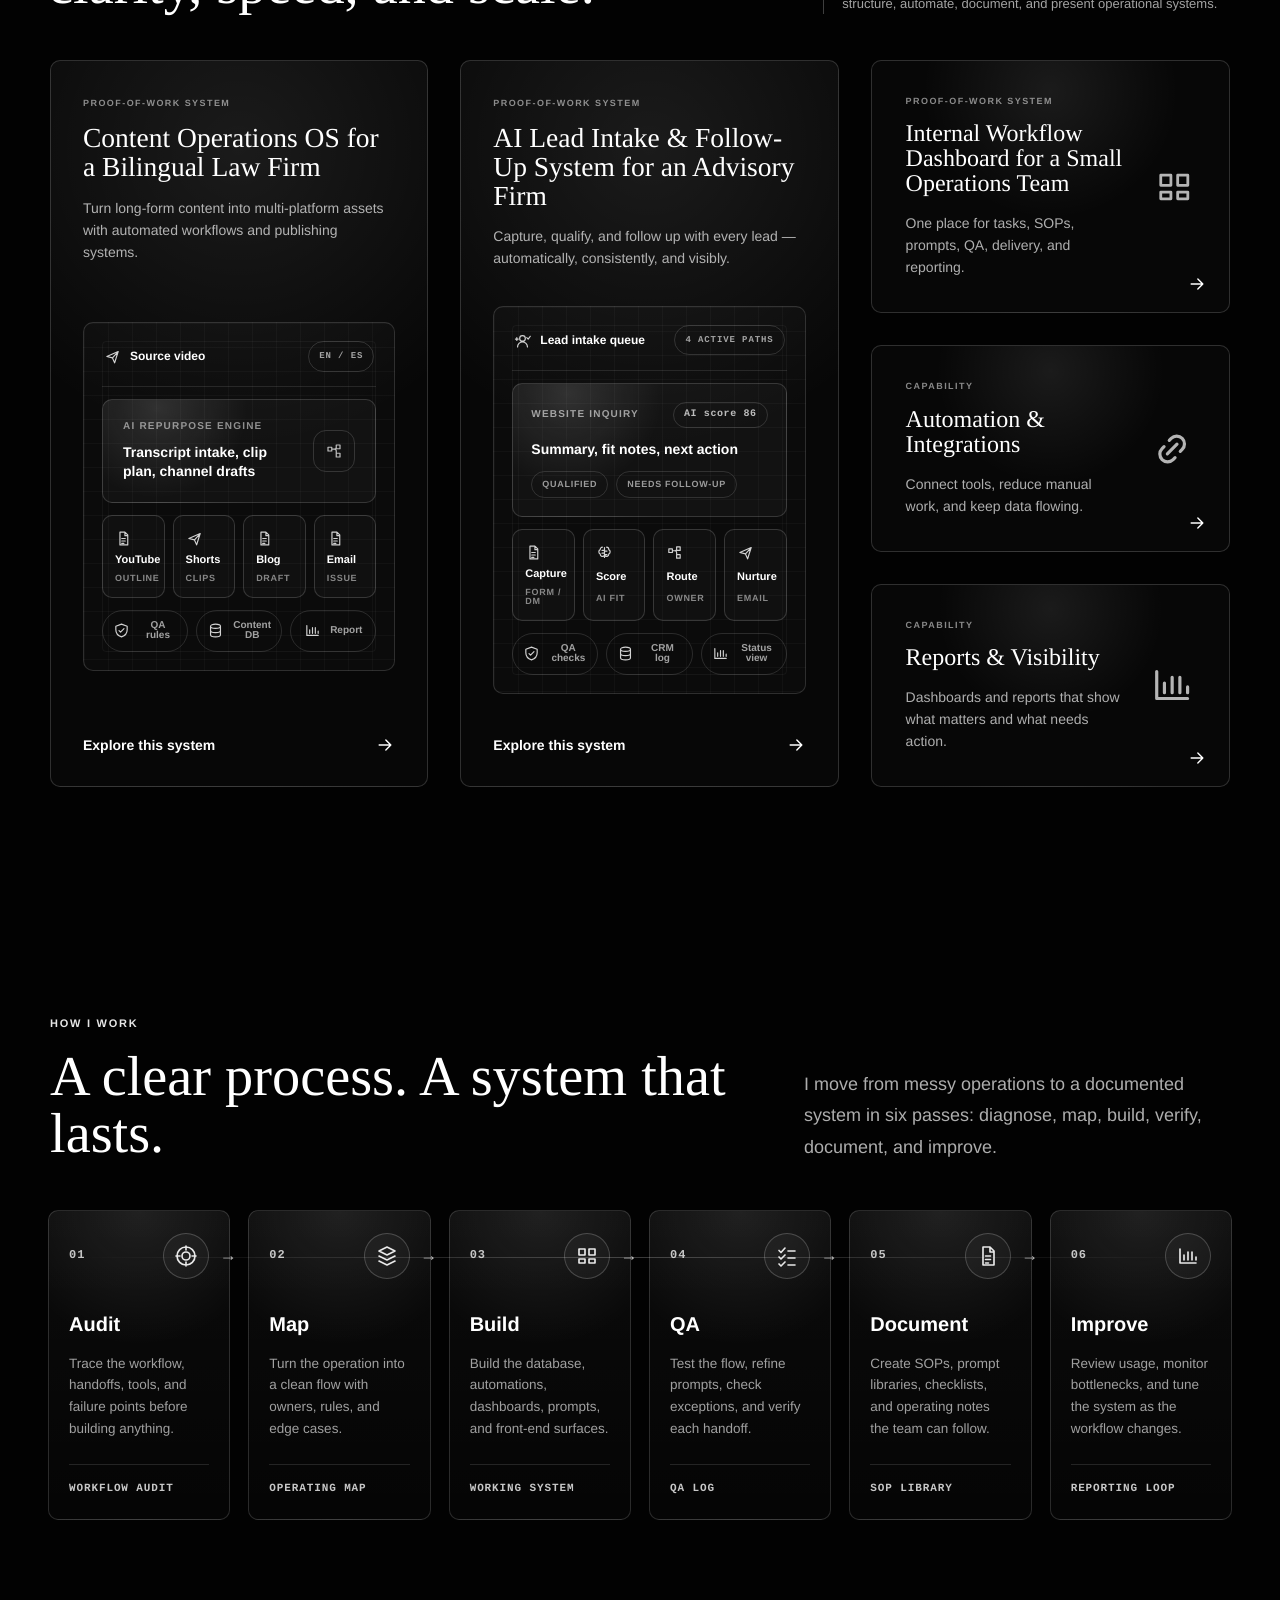
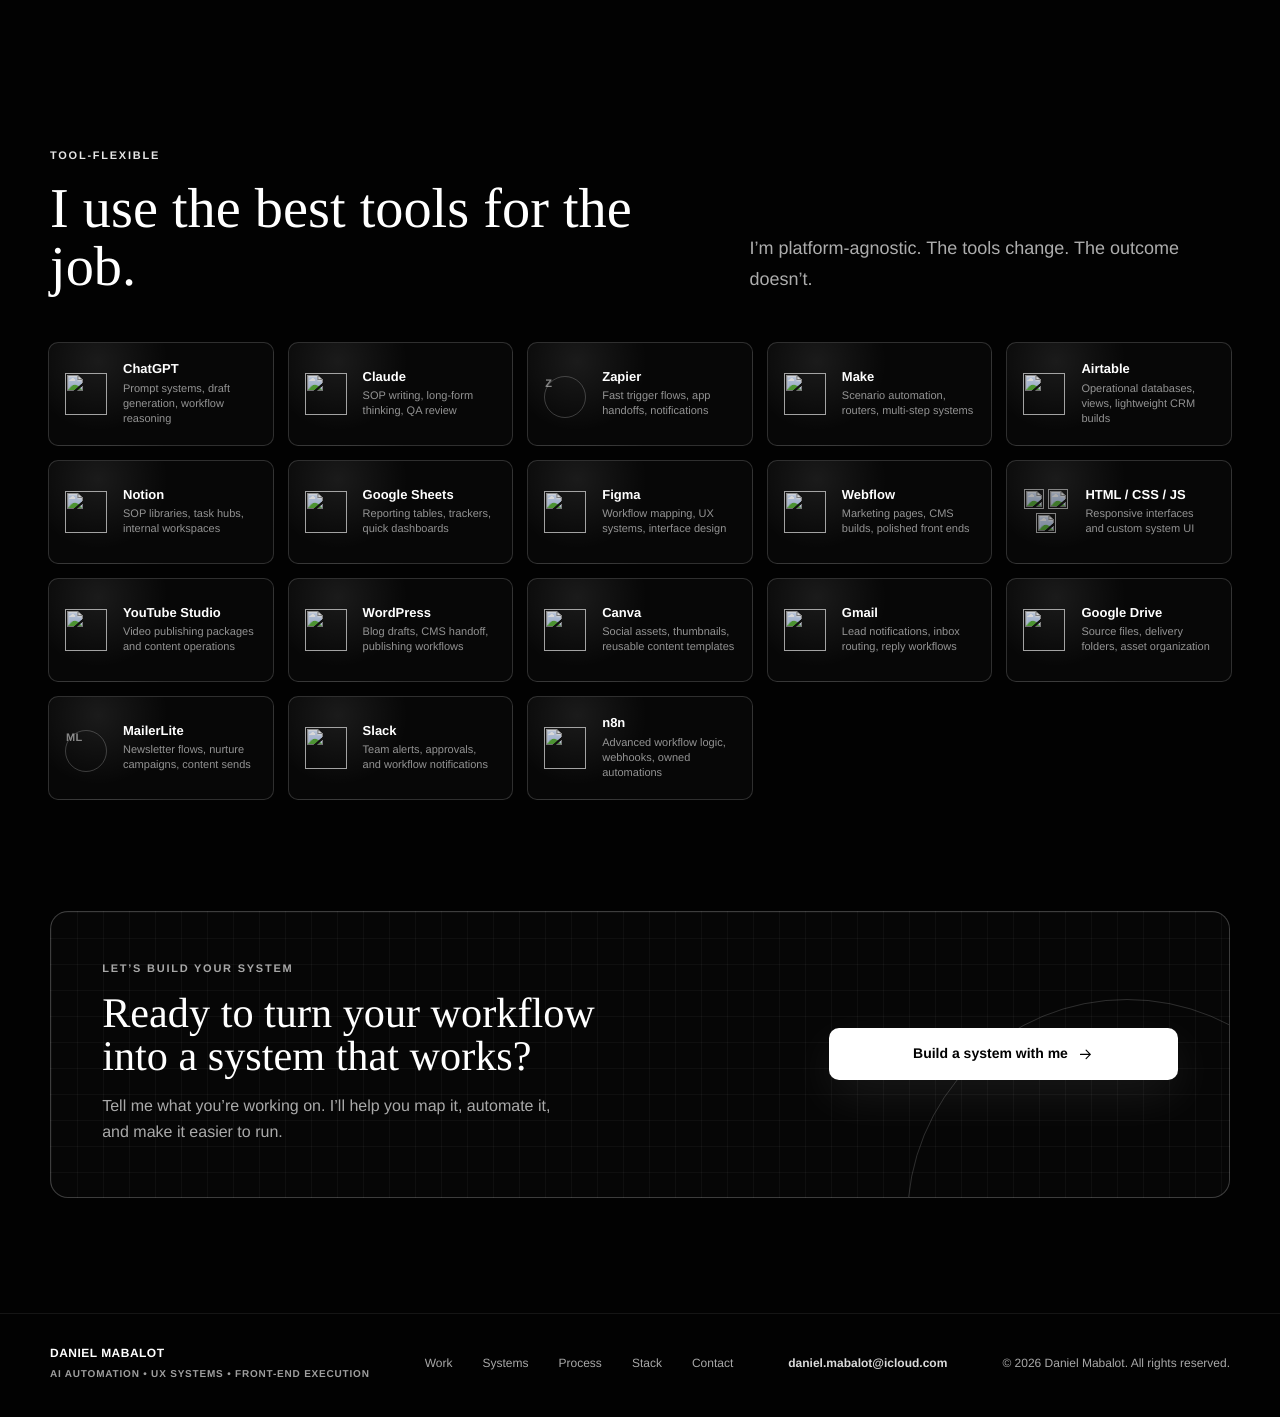
==== commit ca0b159c: "Fix systems intro responsive overflow" ====
--- a/index.html
+++ b/index.html
@@ -26,7 +26,7 @@
       content="AI automation systems builder helping founders, agencies, and service businesses map workflows, automate repetitive steps, design dashboards, document SOPs, and build usable systems."
     />
     <link rel="preconnect" href="https://api.iconify.design" crossorigin />
-    <link rel="stylesheet" href="styles.css?v=20260702-layout" />
+    <link rel="stylesheet" href="styles.css?v=20260702-responsive" />
   </head>
   <body>
     <svg class="svg-sprite" aria-hidden="true">
--- a/styles.css
+++ b/styles.css
@@ -710,11 +710,12 @@
 }
 
 .systems-section .split-heading {
-  grid-template-columns: minmax(780px, 1fr) minmax(500px, 0.55fr);
+  grid-template-columns: minmax(0, 1fr) minmax(360px, 0.55fr);
   width: min(100% - 96px, 1360px);
 }
 
 .systems-lead {
+  min-width: 0;
   max-width: 560px;
 }
 
@@ -722,6 +723,7 @@
   display: grid;
   gap: 18px;
   align-self: end;
+  min-width: 0;
 }
 
 .proof-context {
@@ -736,6 +738,7 @@
 }
 
 .systems-proof-context {
+  min-width: 0;
   max-width: 560px;
   margin: 0;
   color: rgba(255, 255, 255, 0.64);
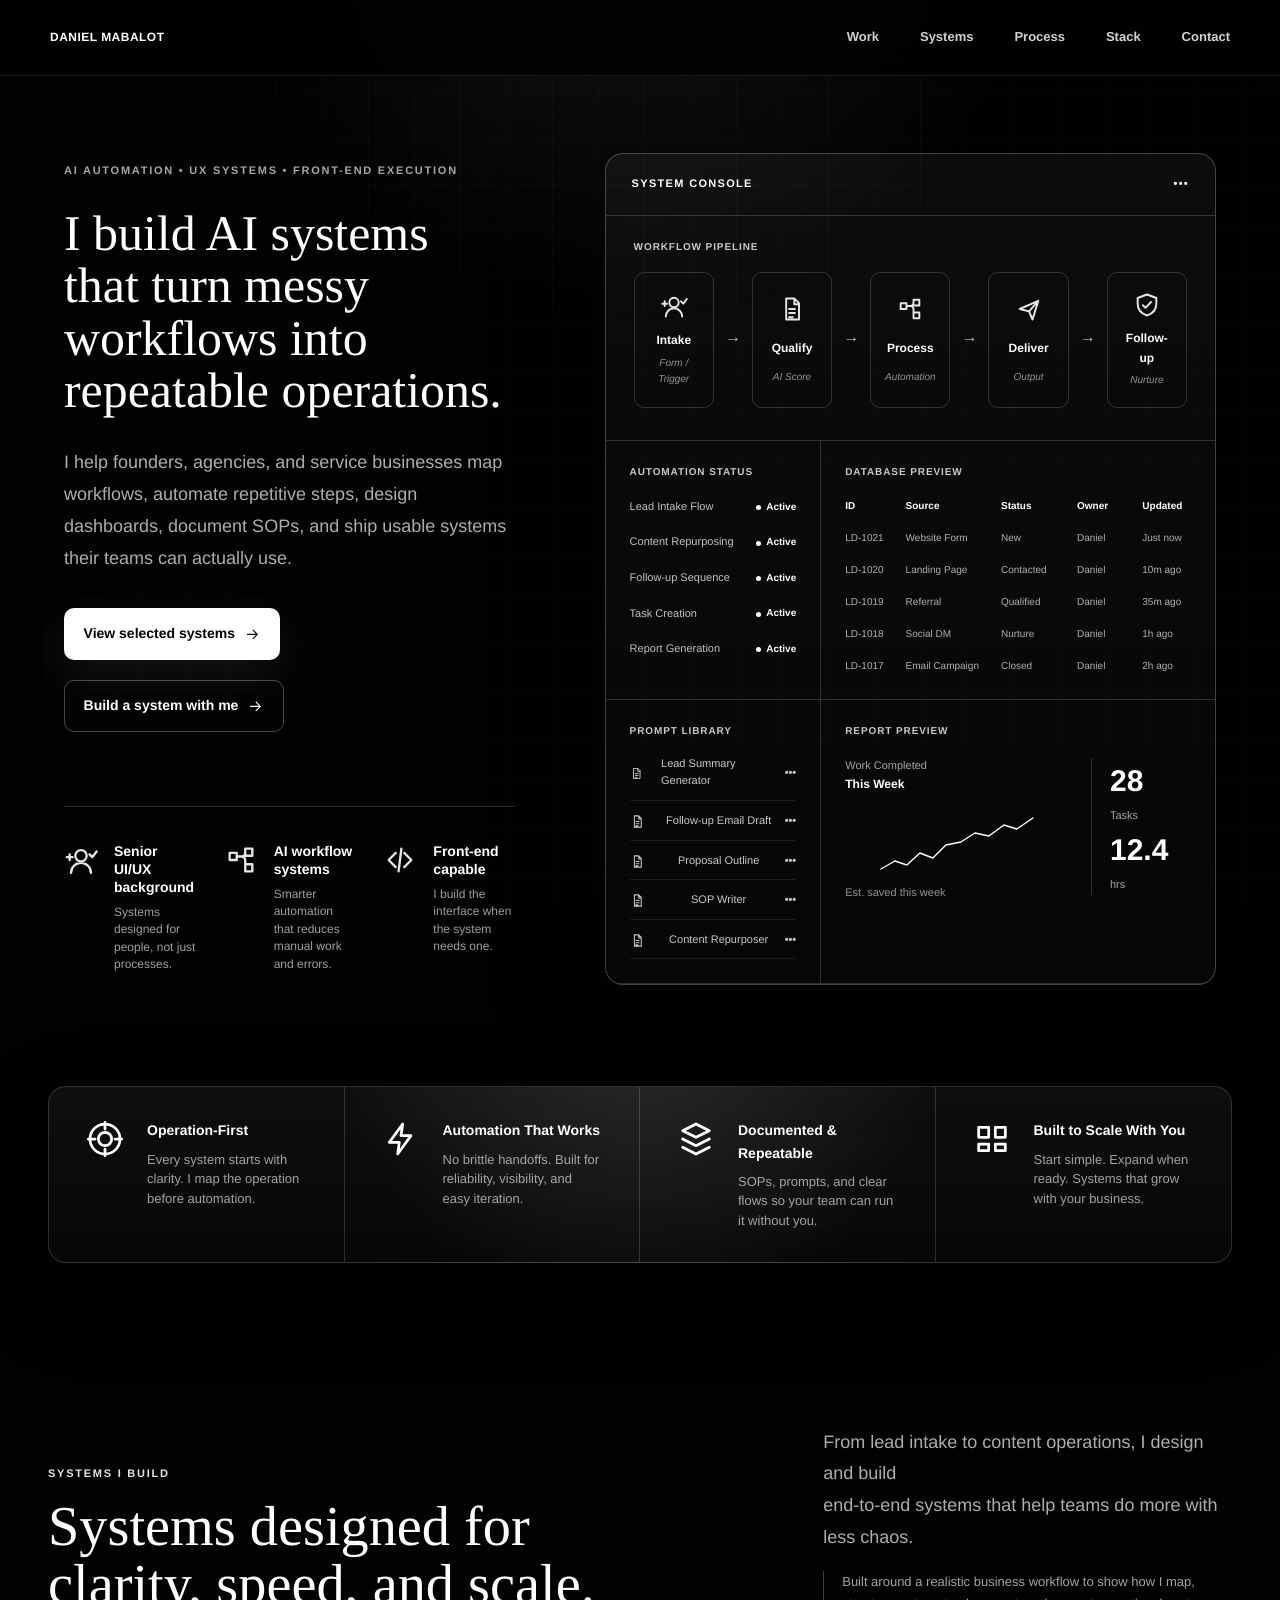
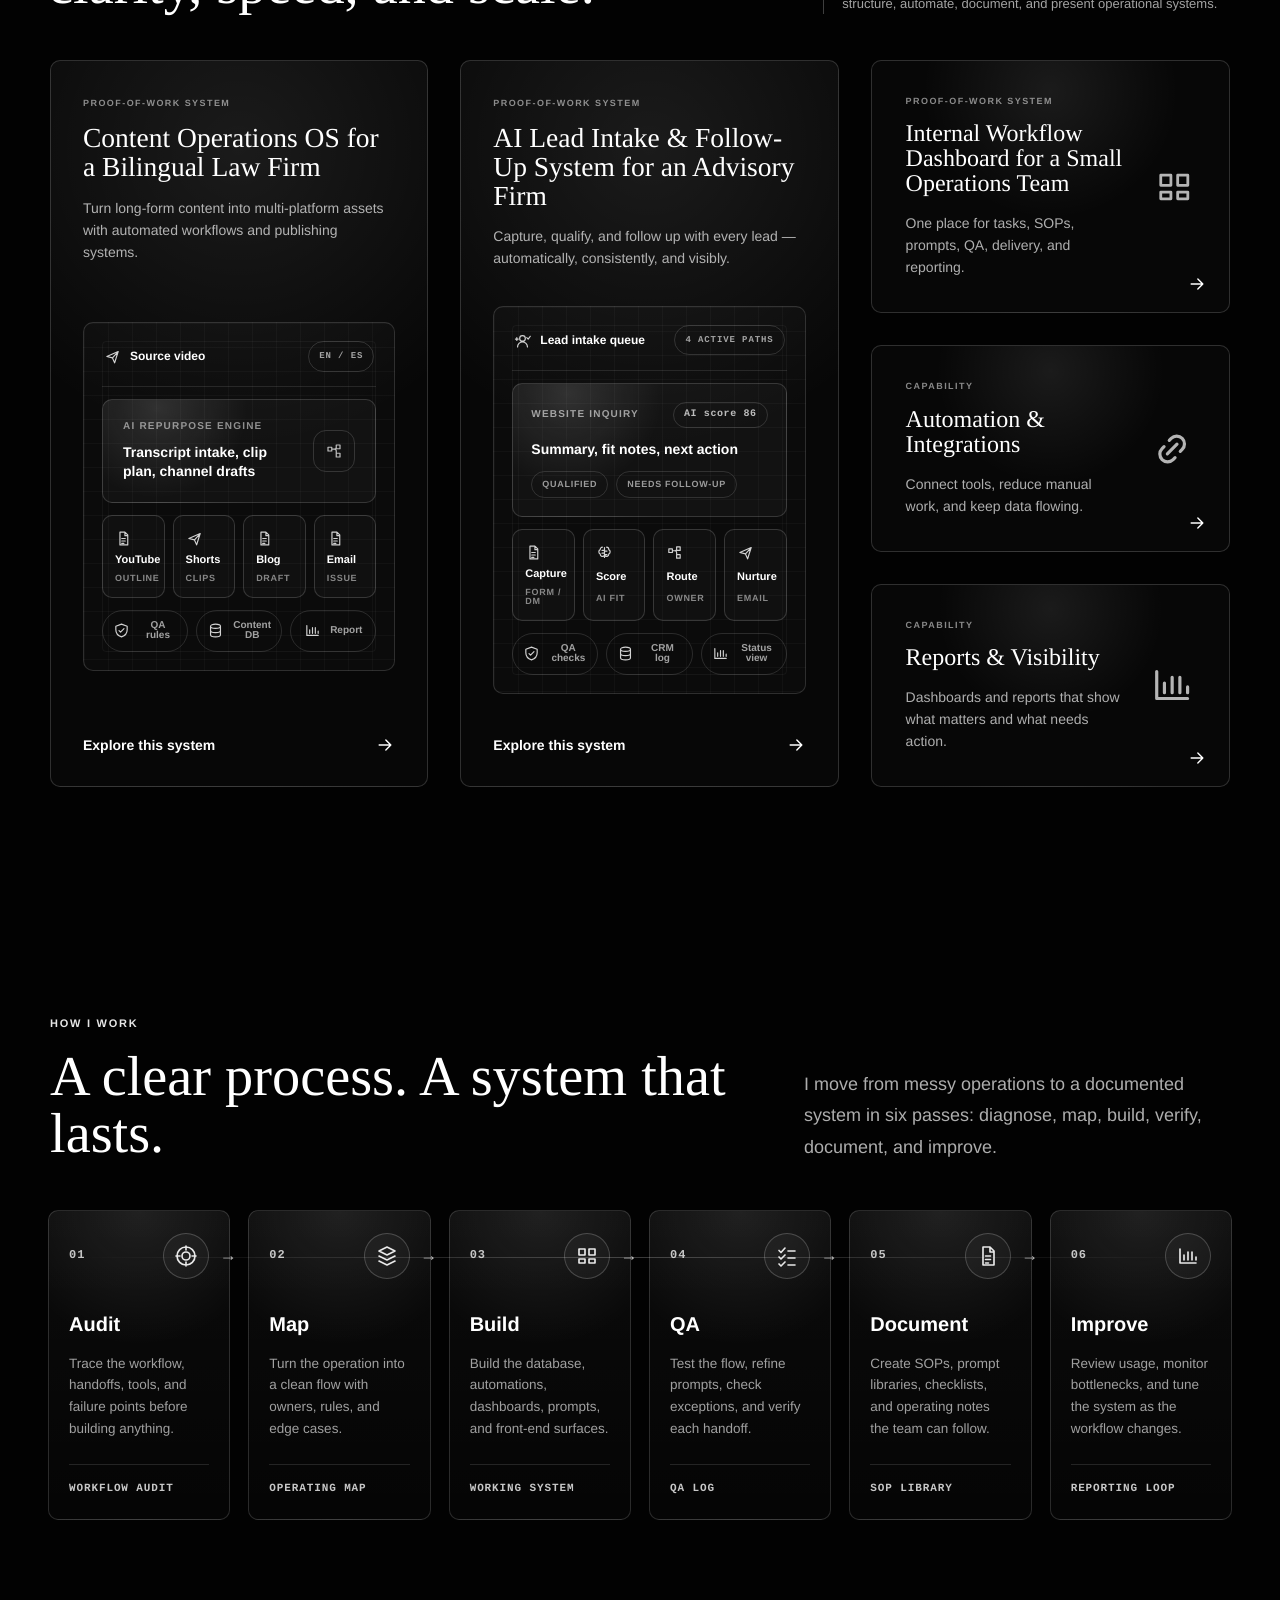
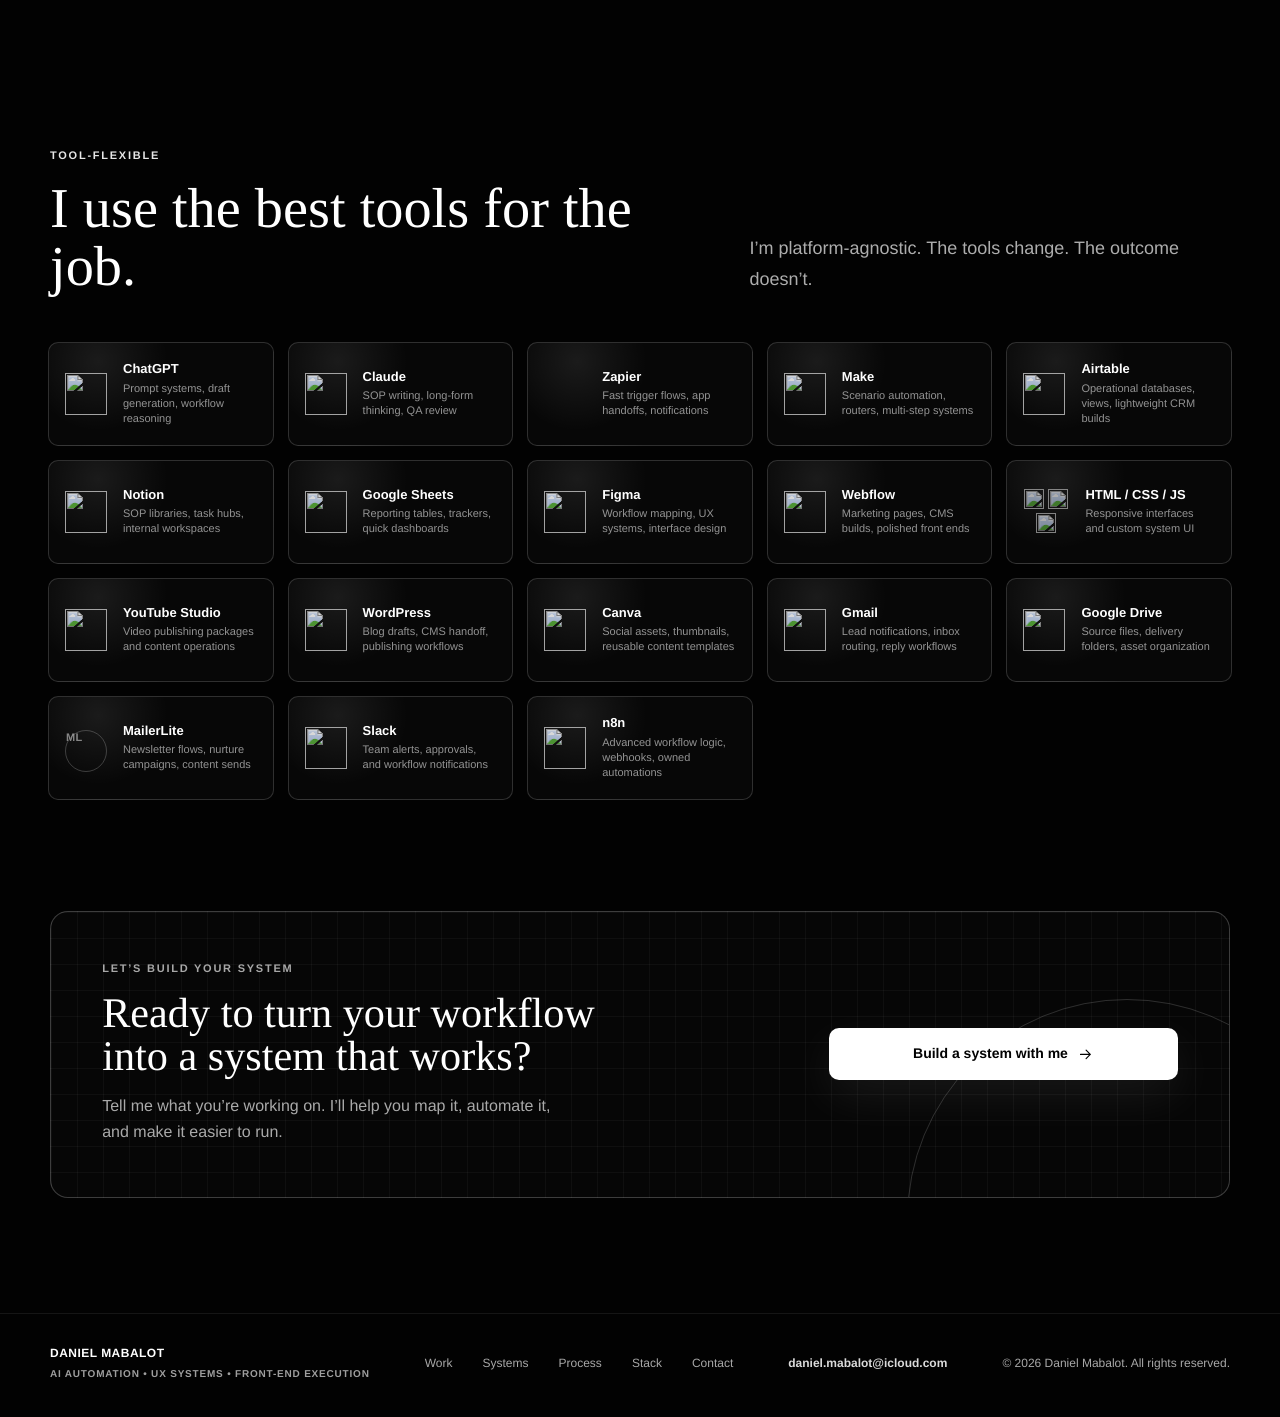
==== commit 149ccbc7: "Add Zapier logo to stack" ====
--- a/index.html
+++ b/index.html
@@ -26,7 +26,7 @@
       content="AI automation systems builder helping founders, agencies, and service businesses map workflows, automate repetitive steps, design dashboards, document SOPs, and build usable systems."
     />
     <link rel="preconnect" href="https://api.iconify.design" crossorigin />
-    <link rel="stylesheet" href="styles.css?v=20260702-responsive" />
+    <link rel="stylesheet" href="styles.css?v=20260702-stack" />
   </head>
   <body>
     <svg class="svg-sprite" aria-hidden="true">
@@ -369,7 +369,7 @@
             <div><strong>Claude</strong><span>SOP writing, long-form thinking, QA review</span></div>
           </article>
           <article class="tool-card reveal">
-            <span class="tool-logo tool-monogram" aria-hidden="true">Z</span>
+            <span class="tool-logo tool-logo-img zapier-logo" aria-hidden="true"></span>
             <div><strong>Zapier</strong><span>Fast trigger flows, app handoffs, notifications</span></div>
           </article>
           <article class="tool-card reveal">
--- a/styles.css
+++ b/styles.css
@@ -1445,6 +1445,12 @@
   padding: 0;
 }
 
+.zapier-logo {
+  background: var(--white);
+  -webkit-mask: url("https://api.iconify.design/logos:zapier-icon.svg") center / contain no-repeat;
+  mask: url("https://api.iconify.design/logos:zapier-icon.svg") center / contain no-repeat;
+}
+
 .tool-logo-set {
   display: grid;
   grid-template-columns: repeat(2, 20px);
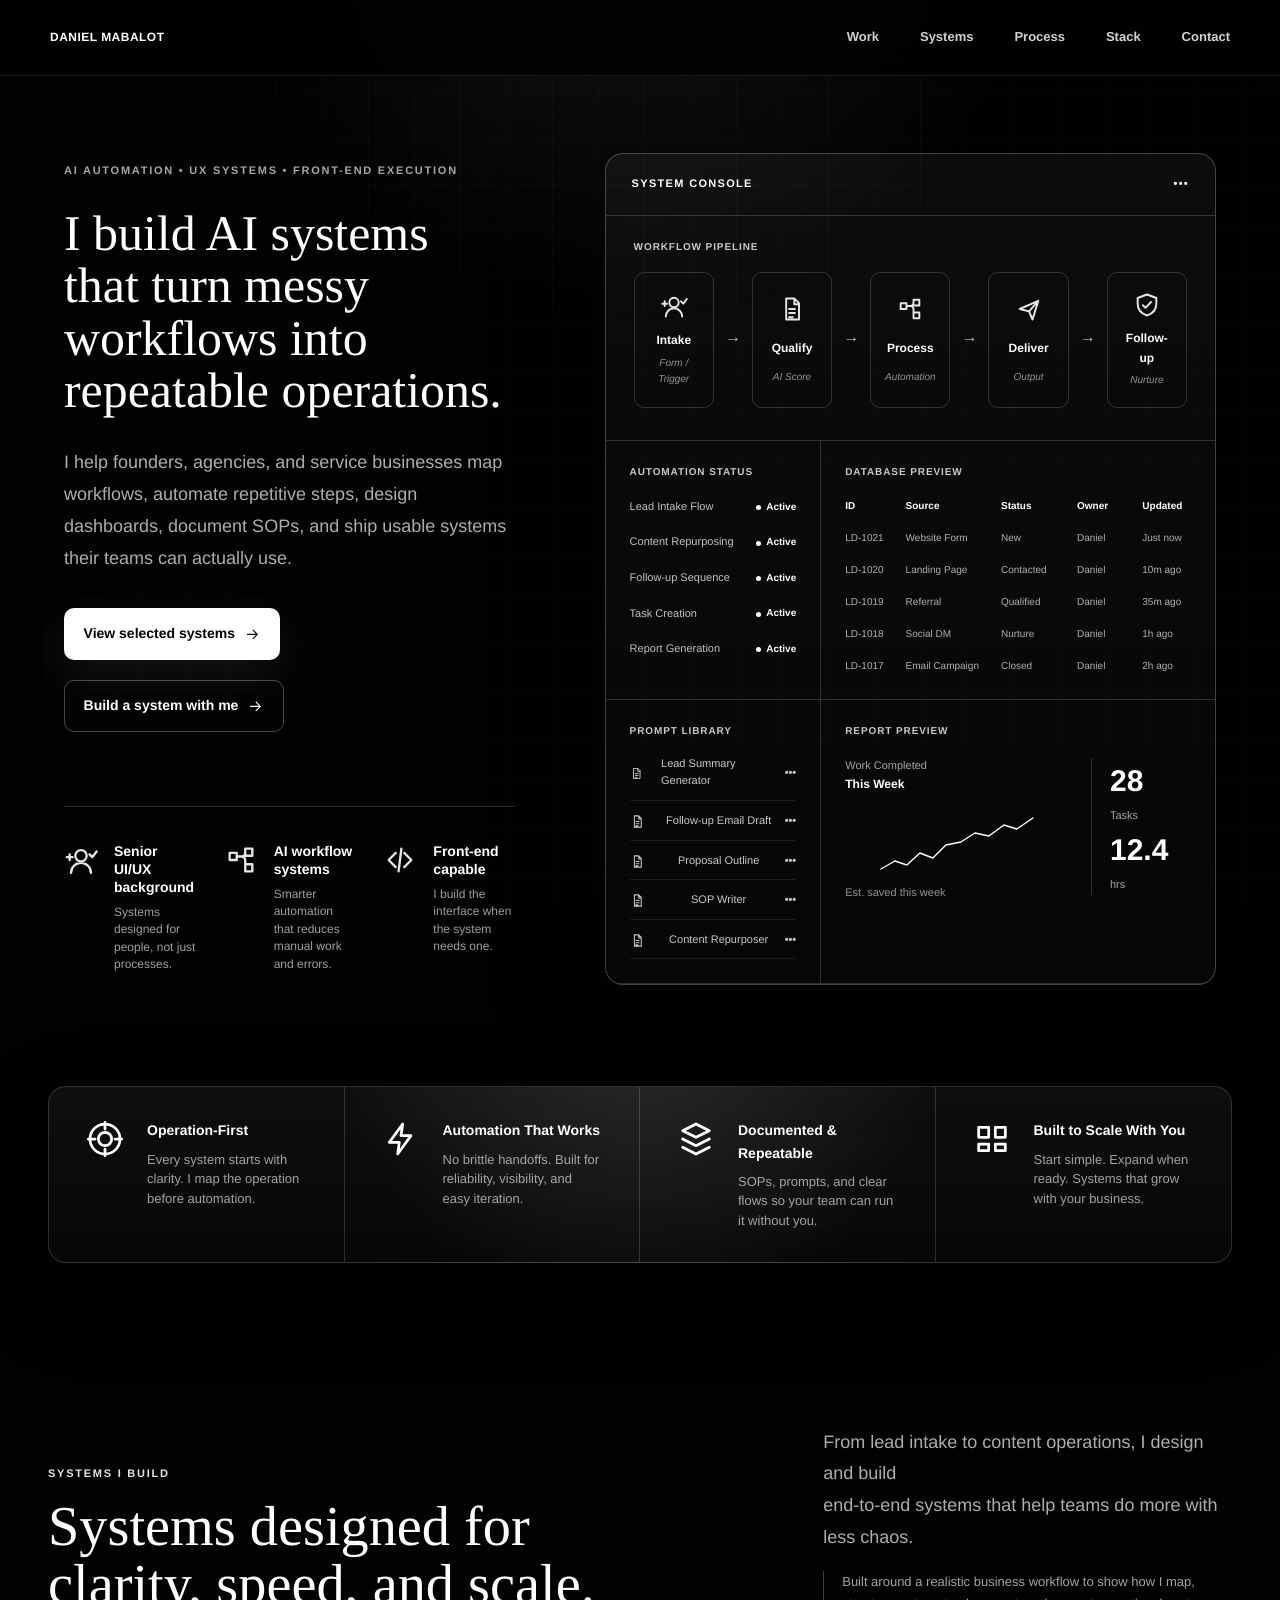
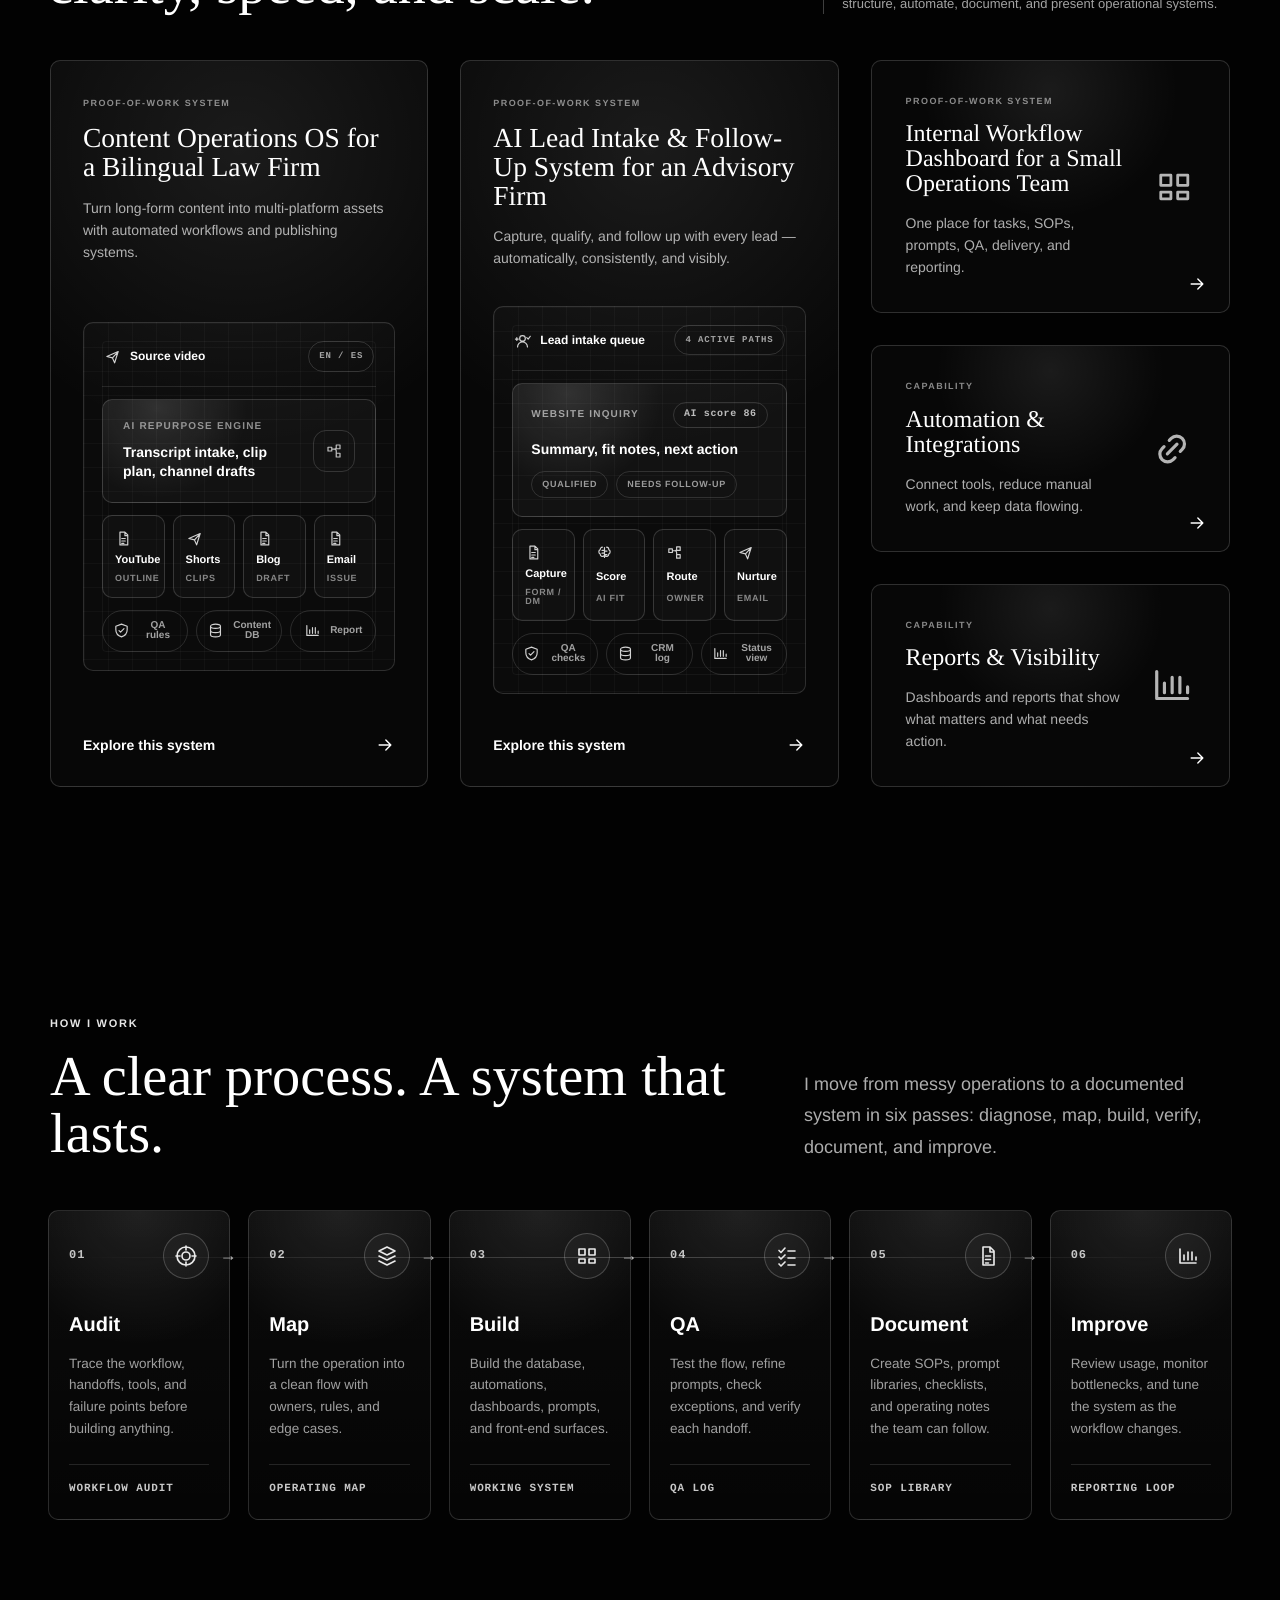
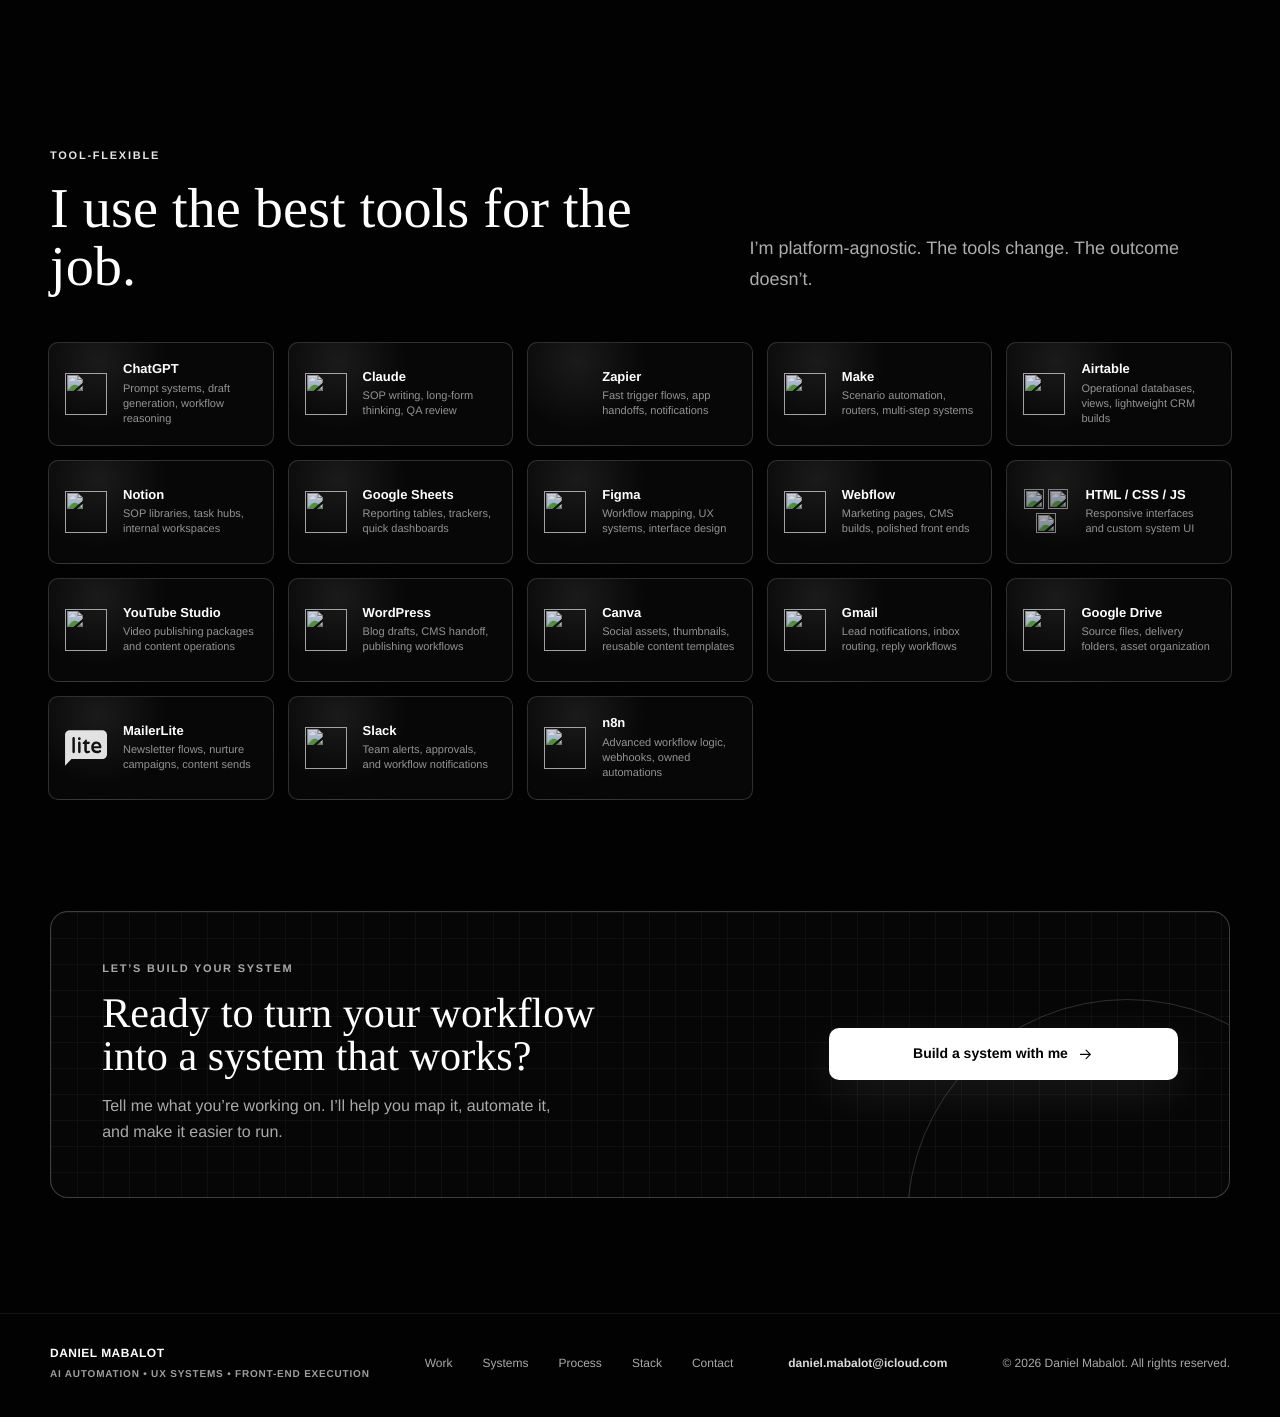
==== commit d0199cba: "Add MailerLite logo to stack" ====
--- a/index.html
+++ b/index.html
@@ -46,6 +46,7 @@
       <symbol id="icon-link" viewBox="0 0 24 24"><path d="M9.5 14.5 14.5 9.5M10.5 7.5l1-1a4 4 0 0 1 5.7 5.7l-1 1M13.5 16.5l-1 1a4 4 0 0 1-5.7-5.7l1-1"/></symbol>
       <symbol id="icon-arrow" viewBox="0 0 24 24"><path d="M5 12h14M13 6l6 6-6 6"/></symbol>
       <symbol id="icon-ai" viewBox="0 0 24 24"><path d="M9 4.5a3 3 0 0 0-3 3v.4a3.4 3.4 0 0 0 0 6.2v.4a3 3 0 0 0 4.8 2.4M15 4.5a3 3 0 0 1 3 3v.4a3.4 3.4 0 0 1 0 6.2v.4a3 3 0 0 1-4.8 2.4M12 5v14M8.5 9H12M12 15h3.5M8.5 13H12M12 10h3.5"/></symbol>
+      <symbol id="icon-mailerlite" viewBox="768 196 280 238"><path fill="currentColor" stroke="none" d="M1017.07 196.922H799.111C782.109 196.922 768.384 211.265 768.384 229.034V433.051L810.787 389.165H1017.27C1034.27 389.165 1048 374.822 1048 357.053V229.034C1047.79 211.265 1034.07 196.922 1017.07 196.922ZM833.73 340.783C833.73 345.493 830.043 349.346 825.536 349.346C821.03 349.346 817.343 345.493 817.343 340.783V249.799C817.343 245.09 821.03 241.236 825.536 241.236C830.043 241.236 833.73 245.09 833.73 249.799V340.783ZM871.832 340.783C871.832 345.493 868.144 349.346 863.638 349.346C859.131 349.346 855.444 345.493 855.444 340.783V280.627C855.444 275.917 859.131 272.064 863.638 272.064C868.144 272.064 871.832 275.917 871.832 280.627V340.783ZM872.856 253.225C872.856 258.363 868.964 262.43 864.047 262.43H863.228C858.312 262.43 854.42 258.363 854.42 253.225V252.582C854.42 247.445 858.312 243.377 863.228 243.377H864.047C868.964 243.377 872.856 247.445 872.856 252.582V253.225ZM930.622 347.205C926.935 349.132 922.838 349.988 918.537 349.988C904.402 349.988 896.823 342.924 896.823 329.437V288.12H889.448C886.99 288.12 884.942 286.193 884.942 283.624V283.41C884.942 281.911 885.761 280.413 886.99 279.342L905.222 260.717C906.246 259.647 907.475 259.005 908.909 258.791C911.367 258.791 913.62 260.932 913.62 263.5V272.706H926.73C930.827 272.706 934.105 276.131 934.105 280.413C934.105 284.694 930.827 288.12 926.73 288.12H913.62V328.366C913.62 334.147 916.488 334.575 920.38 334.575C922.019 334.575 923.658 334.361 925.092 333.932C926.116 333.504 927.345 333.504 928.369 333.29C932.056 333.29 935.129 336.501 935.334 340.569C934.924 343.352 933.081 346.135 930.622 347.205ZM980.81 333.932C986.75 334.147 992.691 332.648 998.017 329.865C999.041 329.223 1000.27 329.009 1001.29 329.009C1005.39 329.009 1008.67 332.22 1008.67 336.501C1008.67 336.501 1008.67 336.501 1008.67 336.716C1008.46 339.713 1006.83 342.496 1004.16 343.78C998.427 347.205 992.281 350.202 979.581 350.202C956.638 350.202 942.708 335.431 942.708 310.812C942.708 281.911 961.145 271.421 976.713 271.421C1000.07 271.421 1010.72 290.903 1010.72 308.885C1010.92 313.381 1007.44 317.234 1003.14 317.448H959.506C961.759 328.152 969.134 333.932 980.81 333.932Z"/><path fill="currentColor" stroke="none" d="M977.125 286.62C968.112 286.406 960.533 293.471 959.713 302.89H994.742C993.718 293.471 986.138 286.406 977.125 286.62Z"/></symbol>
     </svg>
 
     <a class="skip-link" href="#main">Skip to content</a>
@@ -425,7 +426,7 @@
             <div><strong>Google Drive</strong><span>Source files, delivery folders, asset organization</span></div>
           </article>
           <article class="tool-card reveal">
-            <span class="tool-logo tool-monogram" aria-hidden="true">ML</span>
+            <svg class="tool-logo" aria-hidden="true"><use href="#icon-mailerlite"></use></svg>
             <div><strong>MailerLite</strong><span>Newsletter flows, nurture campaigns, content sends</span></div>
           </article>
           <article class="tool-card reveal">
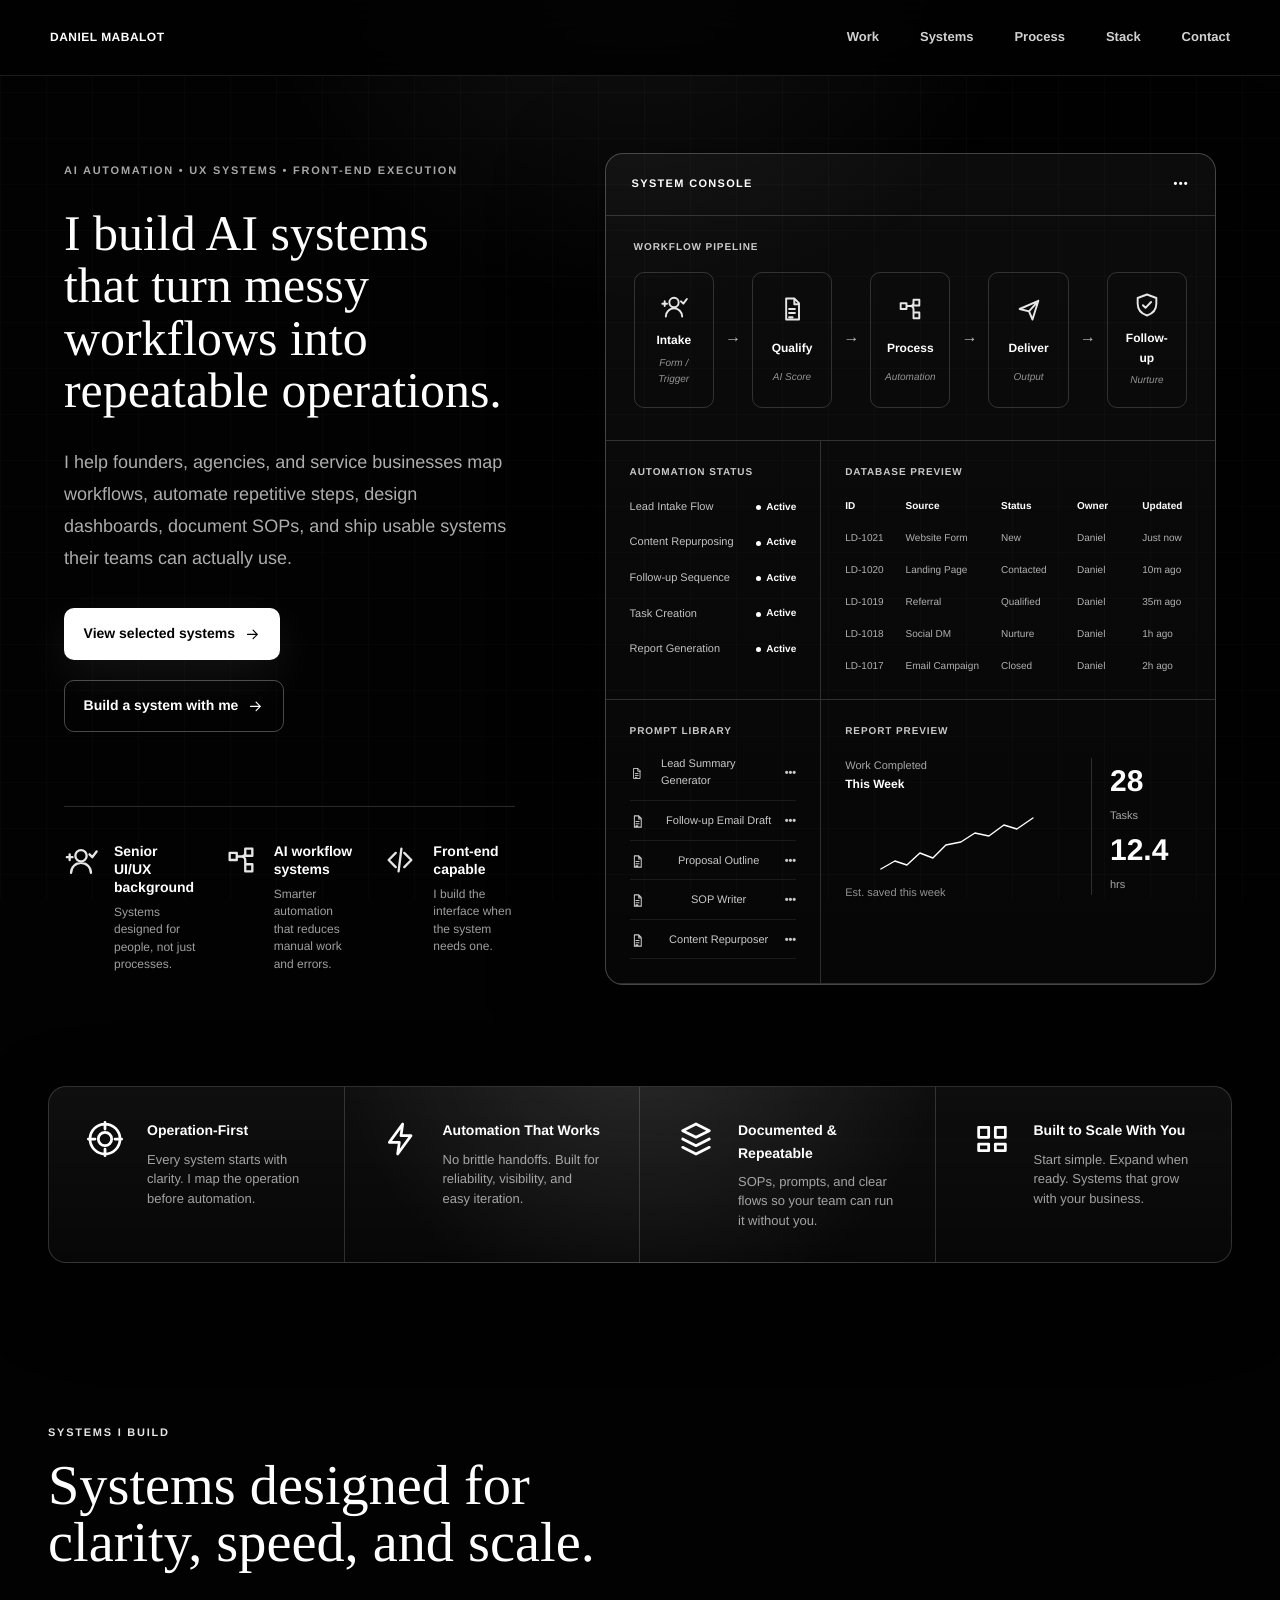
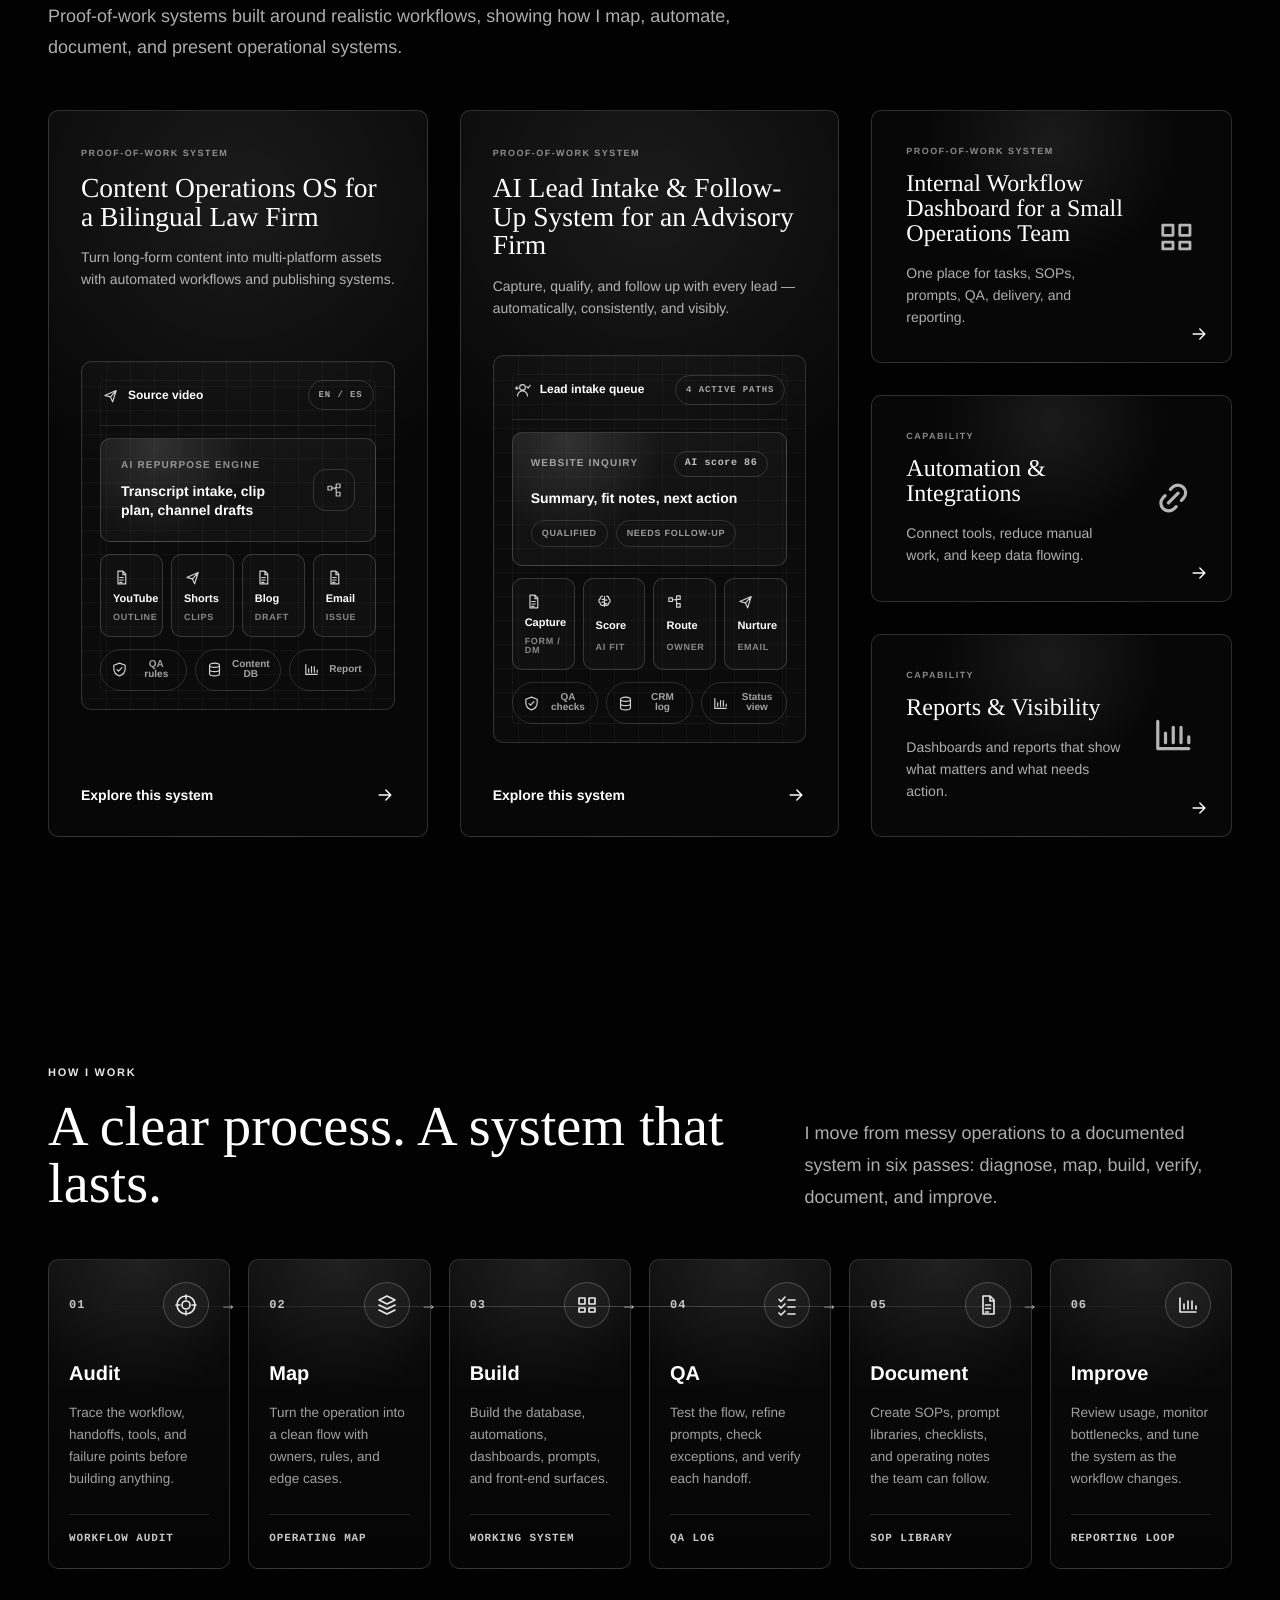
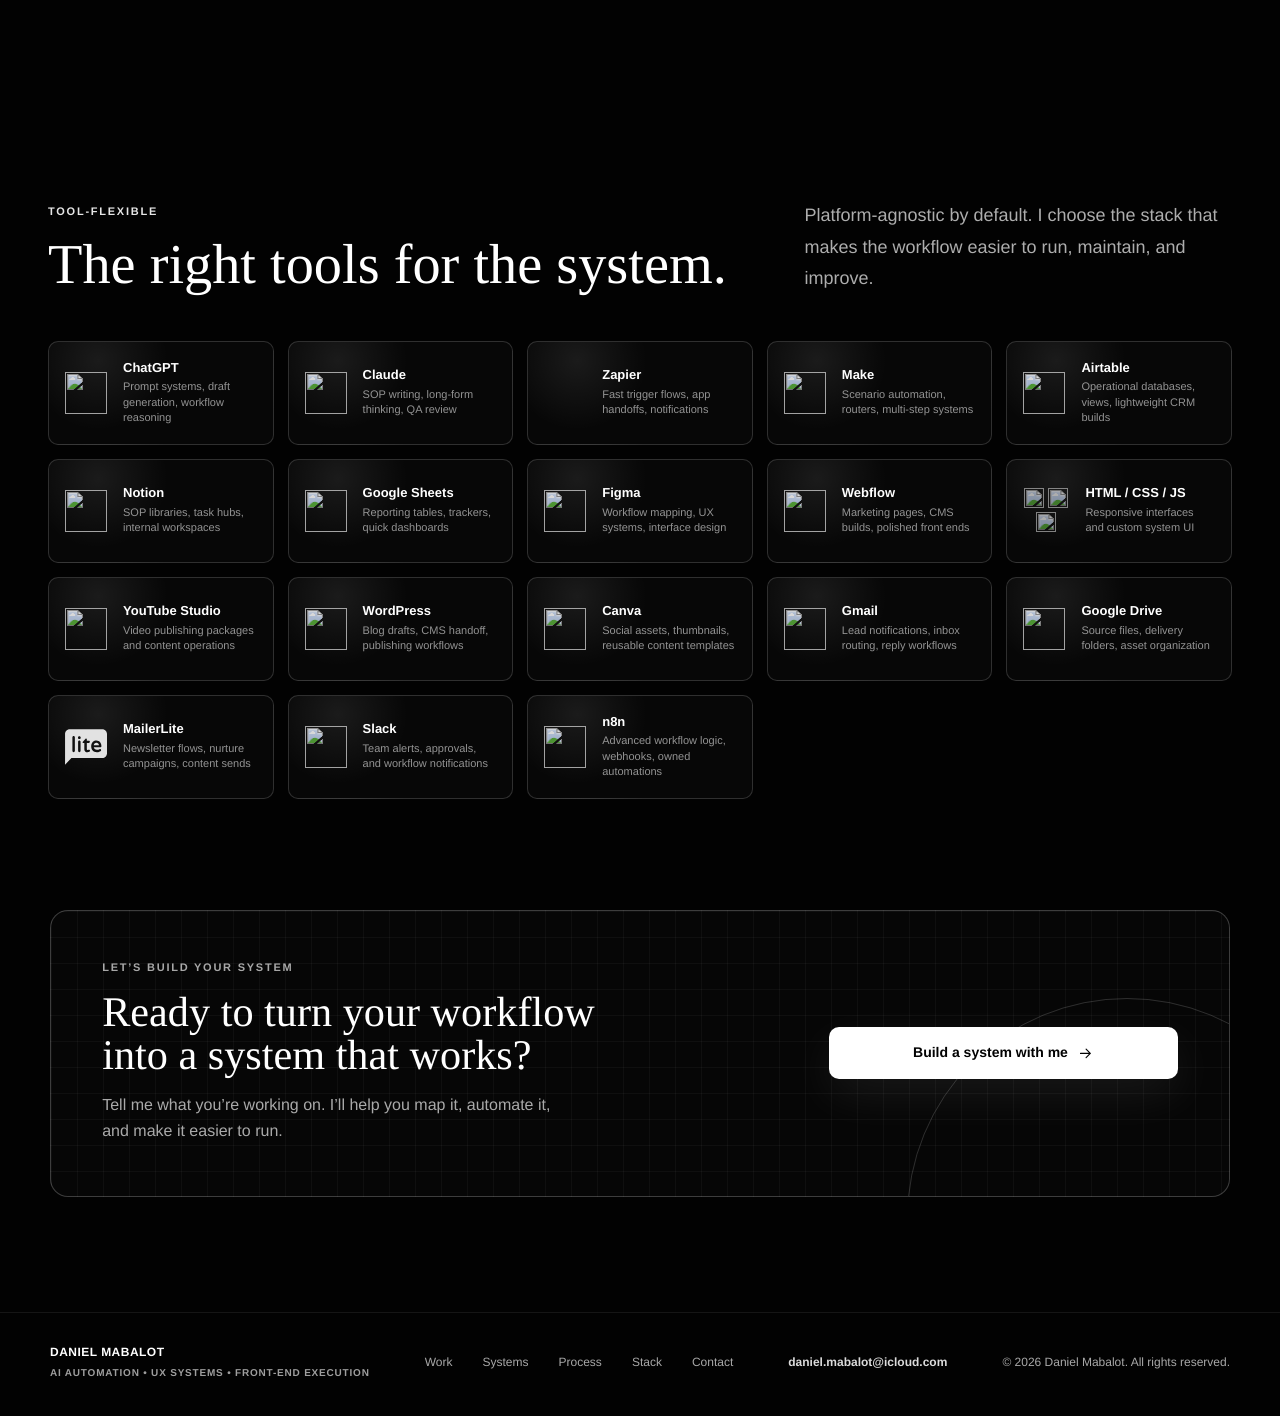
==== commit 3ca8525d: "Polish section alignment and copy" ====
--- a/index.html
+++ b/index.html
@@ -198,14 +198,7 @@
             </h2>
           </div>
           <div class="systems-copy reveal">
-            <p class="section-lead systems-lead">
-              <span class="lead-line">From lead intake to content operations, I design and build</span>
-              <span class="lead-line">end-to-end systems that help teams do more with less chaos.</span>
-            </p>
-            <p class="proof-context systems-proof-context">
-              Built around a realistic business workflow to show how I map, structure, automate, document, and present
-              operational systems.
-            </p>
+            <p class="section-lead systems-lead">Proof-of-work systems built around realistic workflows, showing how I map, automate, document, and present operational systems.</p>
           </div>
         </div>
 
@@ -356,9 +349,9 @@
         <div class="container stack-heading">
           <div>
             <p class="eyebrow reveal">Tool-Flexible</p>
-            <h2 class="section-title reveal" id="stack-title">I use the best tools for the job.</h2>
-          </div>
-          <p class="section-lead reveal">I’m platform-agnostic. The tools change. The outcome doesn’t.</p>
+            <h2 class="section-title reveal" id="stack-title">The right tools for the system.</h2>
+          </div>
+          <p class="section-lead reveal">Platform-agnostic by default. I choose the stack that makes the workflow easier to run, maintain, and improve.</p>
         </div>
         <div class="container tool-stack-grid" aria-label="Specific tools Daniel uses">
           <article class="tool-card reveal">
--- a/styles.css
+++ b/styles.css
@@ -709,9 +709,25 @@
   margin-bottom: 18px;
 }
 
+.stack-heading {
+  grid-template-columns: minmax(0, 0.95fr) minmax(360px, 0.58fr);
+  gap: 56px;
+  width: min(100% - 96px, 1500px);
+}
+
+.stack-heading .section-title {
+  max-width: 760px;
+}
+
+.stack-heading .section-lead {
+  max-width: 560px;
+  margin-left: auto;
+}
+
 .systems-section .split-heading {
-  grid-template-columns: minmax(0, 1fr) minmax(360px, 0.55fr);
-  width: min(100% - 96px, 1360px);
+  grid-template-columns: minmax(0, 0.95fr) minmax(360px, 0.58fr);
+  gap: 56px;
+  width: min(100% - 96px, 1500px);
 }
 
 .systems-lead {
@@ -723,6 +739,8 @@
   display: grid;
   gap: 18px;
   align-self: end;
+  max-width: 560px;
+  margin-left: auto;
   min-width: 0;
 }
 
@@ -757,6 +775,8 @@
   grid-template-rows: repeat(3, minmax(152px, auto));
   gap: 32px;
   align-items: stretch;
+  width: min(100% - 96px, 1500px);
+  margin-inline: auto;
 }
 
 .system-card {
@@ -1263,6 +1283,8 @@
   grid-template-columns: minmax(0, 0.95fr) minmax(360px, 0.58fr);
   align-items: end;
   gap: 56px;
+  width: min(100% - 96px, 1500px);
+  margin-inline: auto;
   margin-bottom: 46px;
 }
 
@@ -2039,6 +2061,24 @@
   transition: opacity 640ms var(--ease), transform 640ms var(--ease);
 }
 
+@media (max-width: 1320px) {
+  .systems-section .split-heading {
+    grid-template-columns: 1fr;
+    align-items: start;
+    gap: 28px;
+  }
+
+  .systems-copy {
+    max-width: 760px;
+    margin-left: 0;
+  }
+
+  .systems-lead,
+  .systems-proof-context {
+    max-width: 760px;
+  }
+}
+
 @media (max-width: 1160px) {
   .hero-layout,
   .case-hero-grid {
@@ -2048,11 +2088,33 @@
   .systems-section .split-heading {
     grid-template-columns: 1fr;
     width: min(100% - 44px, var(--container));
+    gap: 28px;
+  }
+
+  .systems-copy {
+    max-width: 760px;
+    margin-left: 0;
+  }
+
+  .systems-lead,
+  .systems-proof-context {
+    max-width: 760px;
   }
 
   .process-heading {
     grid-template-columns: 1fr;
     gap: 28px;
+    width: min(100% - 44px, var(--container));
+  }
+
+  .stack-heading {
+    gap: 28px;
+    width: min(100% - 44px, var(--container));
+  }
+
+  .stack-heading .section-lead {
+    max-width: 760px;
+    margin-left: 0;
   }
 
   .process-heading .section-lead {
@@ -2093,6 +2155,7 @@
 
   .systems-grid {
     grid-template-columns: repeat(2, minmax(0, 1fr));
+    width: min(100% - 44px, var(--container));
   }
 
   .system-card-large,
@@ -2109,6 +2172,23 @@
   .tool-stack-grid {
     grid-template-columns: repeat(auto-fit, minmax(230px, 1fr));
     width: min(100% - 44px, var(--container));
+  }
+
+  .trust-card {
+    grid-template-columns: repeat(2, minmax(0, 1fr));
+    width: min(100% - 44px, var(--container));
+  }
+
+  .trust-card article {
+    padding: 28px;
+  }
+
+  .trust-card article:nth-child(2n) {
+    border-right: 0;
+  }
+
+  .trust-card article:nth-child(-n + 2) {
+    border-bottom: 1px solid var(--border-dark);
   }
 
   .process-row {
